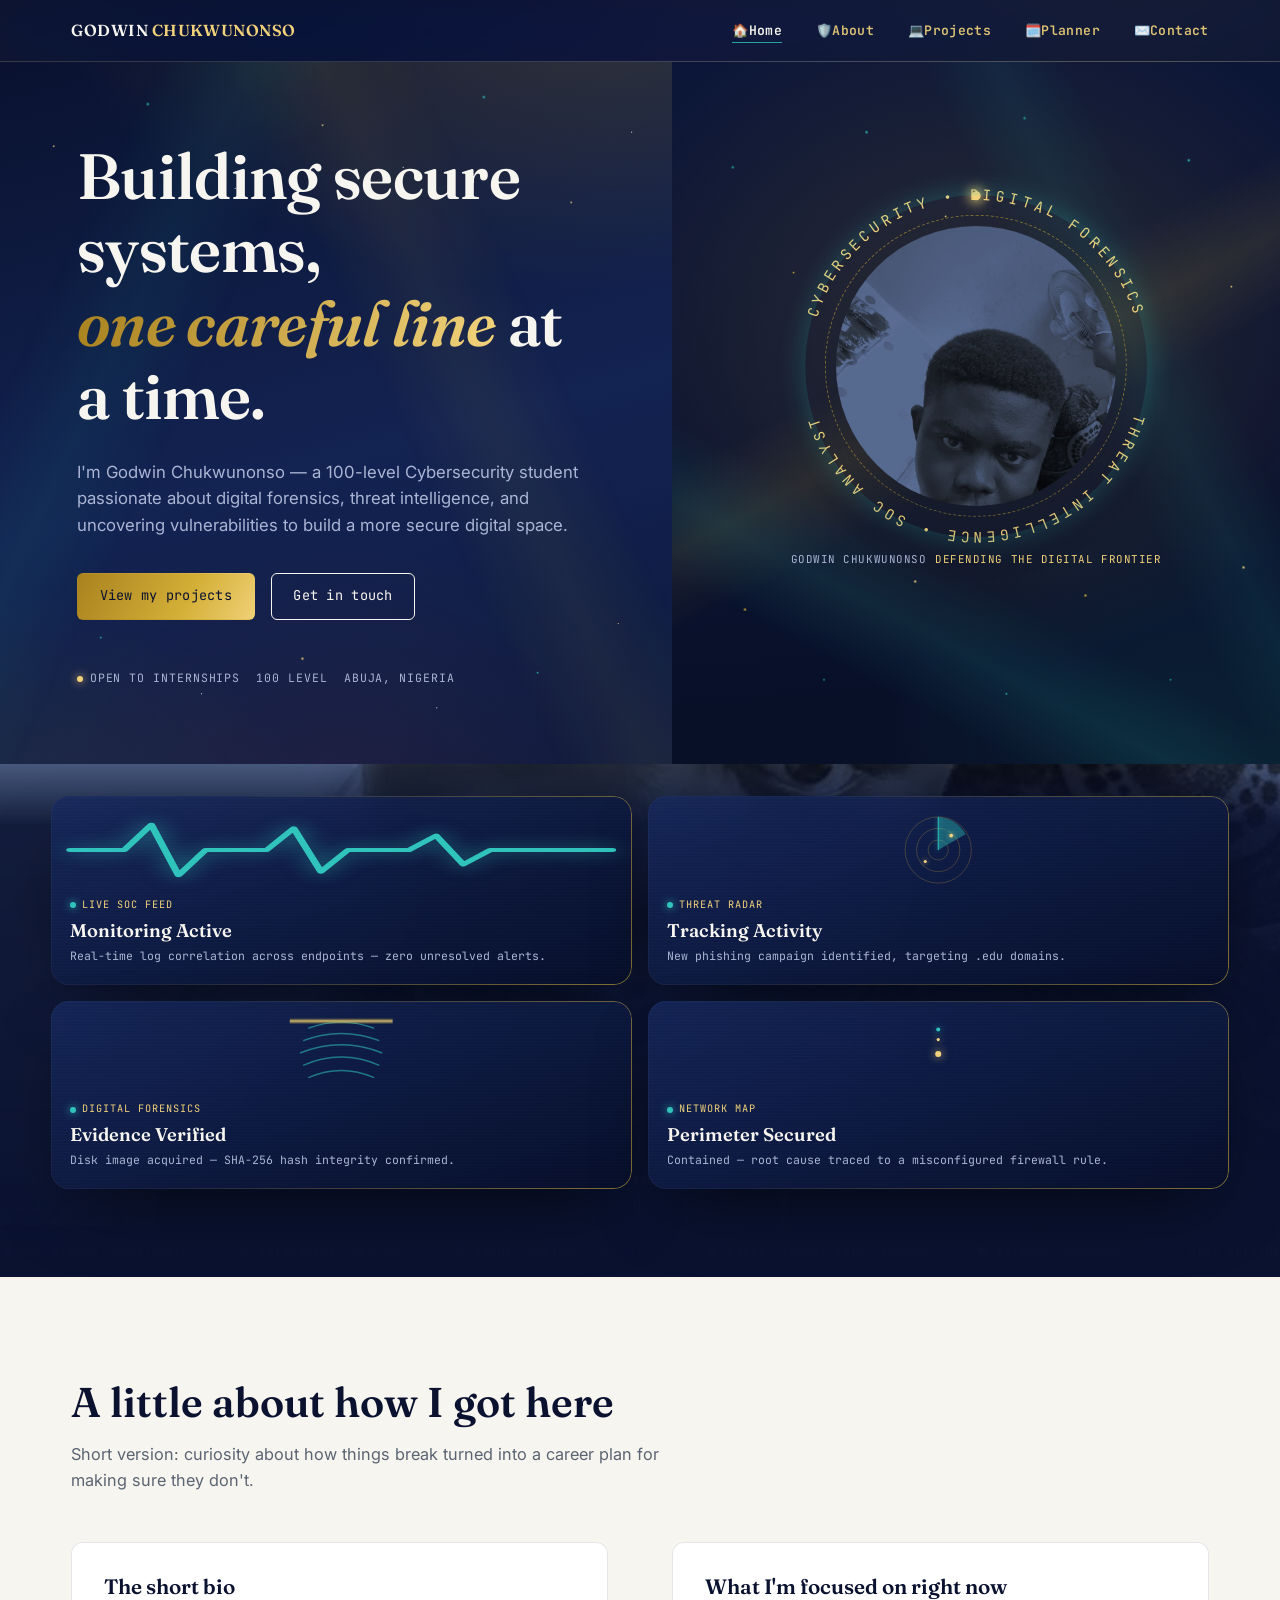
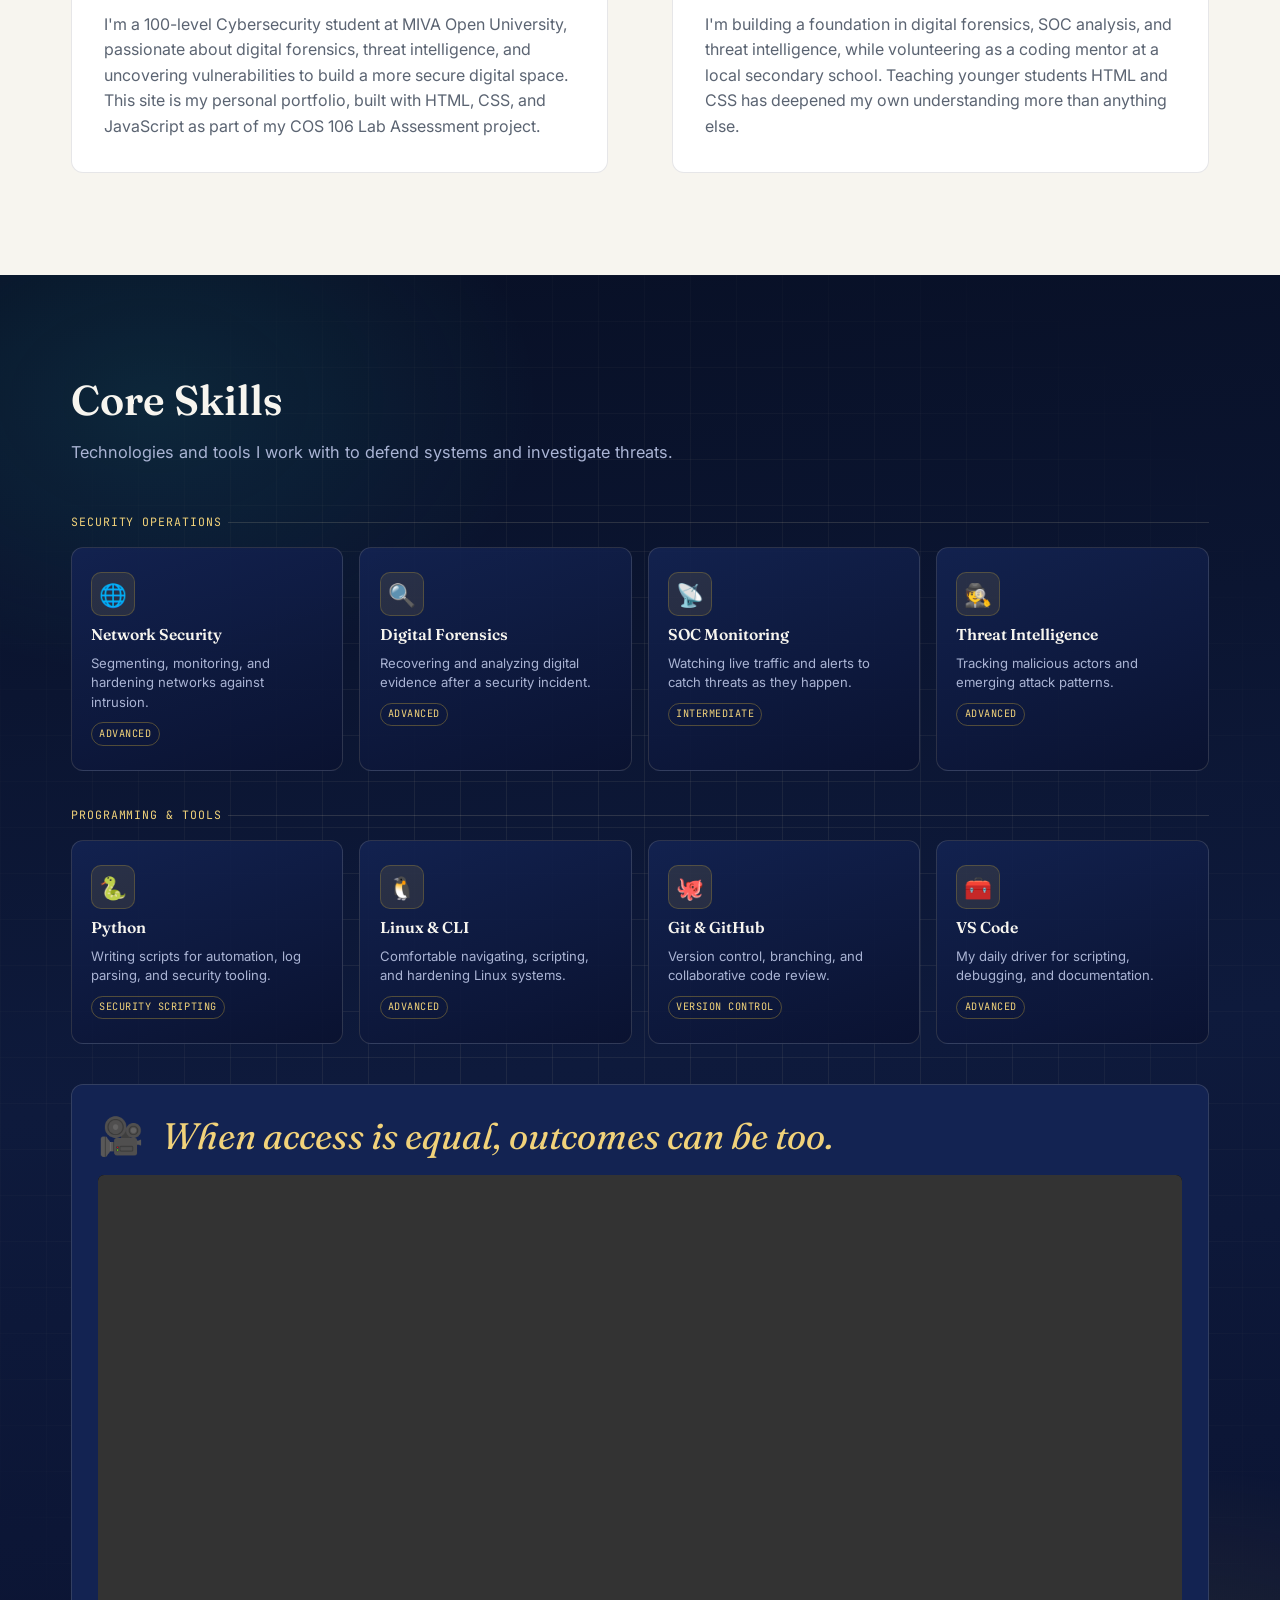
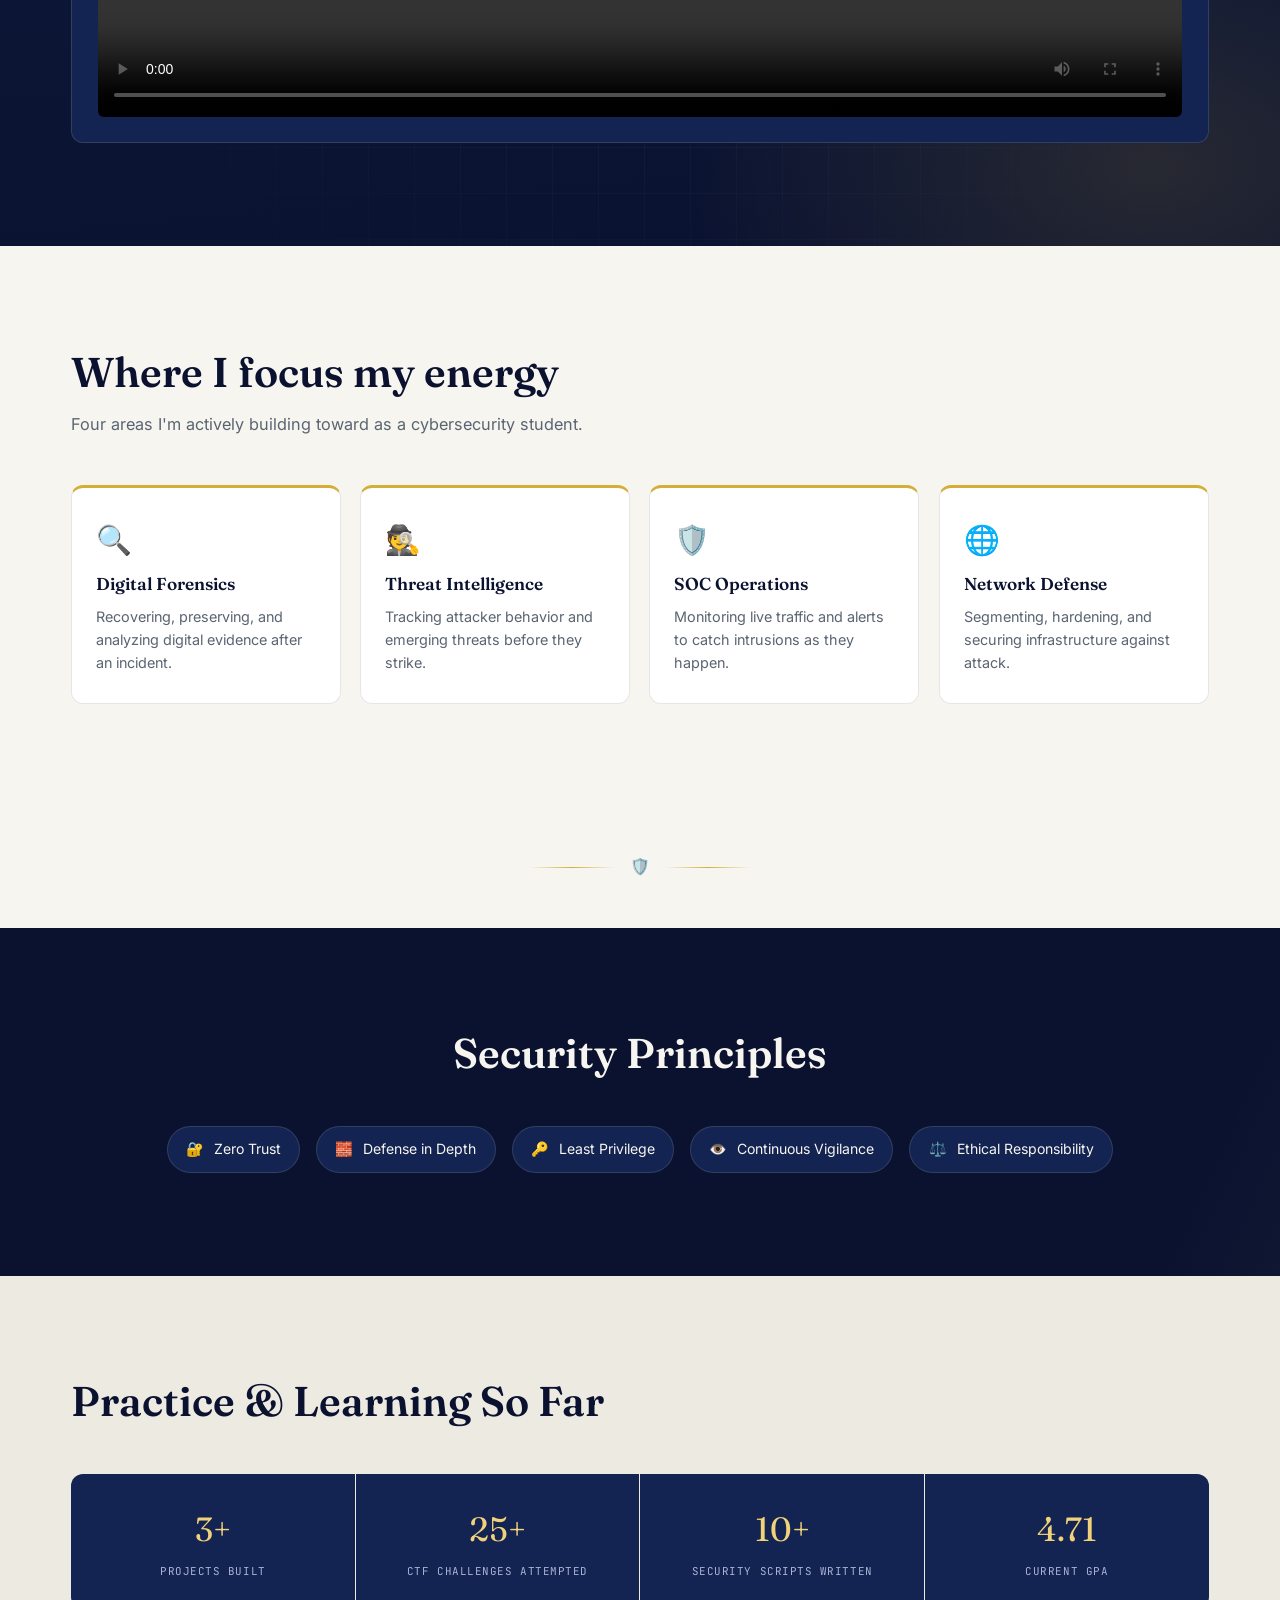
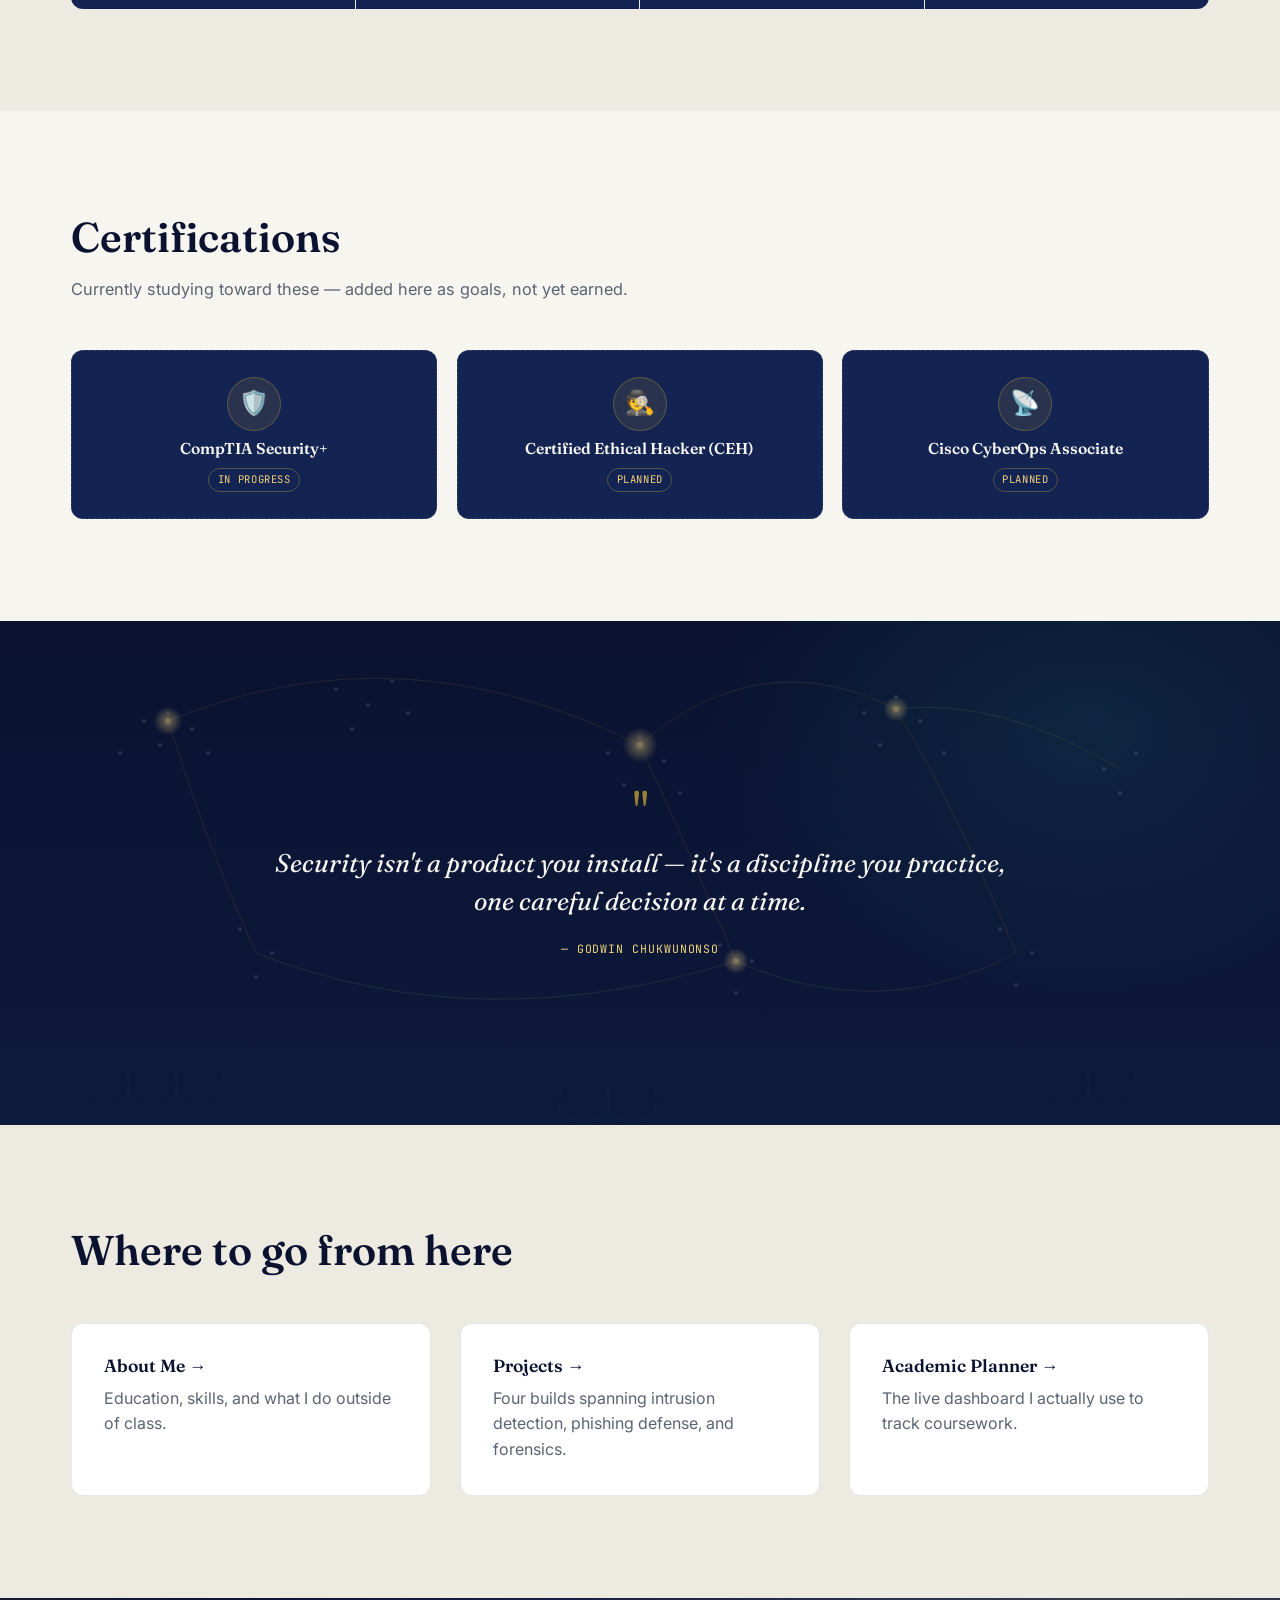
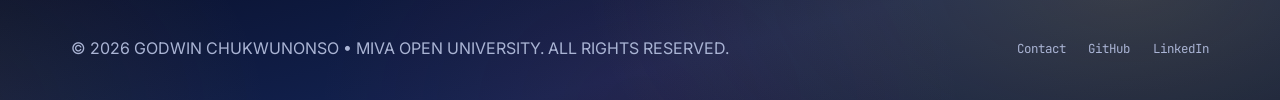
==== index.html @ 86e5de65 "Update index.html" ====
<!DOCTYPE html>
<html lang="en">
<head>
  <meta charset="UTF-8">
  <meta name="viewport" content="width=device-width, initial-scale=1.0">
  <title>Godwin Chukwunonso — Cybersecurity Student</title>
  <meta name="description" content="Portfolio and academic hub for Godwin Chukwunonso, Cybersecurity student at MIVA Open University.">
  <link rel="preconnect" href="https://fonts.googleapis.com">
  <link rel="stylesheet" href="css/style.css">
</head>
<body>

  <header class="site-nav">
    <div class="wrap nav-inner">
      <a href="index.html" class="nav-mark">GODWIN <span>CHUKWUNONSO</span></a>
      <nav aria-label="Primary">
        <ul class="nav-links">
          <li class="nav-drawer-header">
            <div class="nav-drawer-crest">
              <img src="images/prestige-logo.jpg" alt="Prestige mark">
            </div>
            <div class="nav-drawer-heading">
              <span class="nav-drawer-name">GODWIN CHUKWUNONSO</span>
              <span class="nav-drawer-tag">Cybersecurity Student</span>
            </div>
          </li>
          <li><a href="index.html"><span class="nav-icon">🏠</span><span class="nav-label">Home</span></a></li>
          <li><a href="about.html"><span class="nav-icon">🛡️</span><span class="nav-label">About</span></a></li>
          <li><a href="projects.html"><span class="nav-icon">💻</span><span class="nav-label">Projects</span></a></li>
          <li><a href="planner.html"><span class="nav-icon">🗓️</span><span class="nav-label">Planner</span></a></li>
          <li><a href="contact.html"><span class="nav-icon">✉️</span><span class="nav-label">Contact</span></a></li>
          <li class="nav-contact-card">
            <span class="nav-contact-icon">🛡️</span>
            <strong>Let's talk security</strong>
            <p>Open to internship opportunities, SOC/forensics collaboration, or a quick chat about a project. Reach out directly, anytime.</p>
            <a class="nav-contact-pill" href="https://wa.me/2348156060812" target="_blank" rel="noopener">
              <svg viewBox="0 0 24 24" width="16" height="16" fill="currentColor" aria-hidden="true"><path d="M17.6 6.32A8.86 8.86 0 0 0 12.02 4a8.94 8.94 0 0 0-7.75 13.4L3 21l3.72-1.24A8.94 8.94 0 0 0 12.02 21h.02a8.94 8.94 0 0 0 8.94-8.94 8.86 8.86 0 0 0-3.38-5.74zm-5.58 13.4h-.02a7.42 7.42 0 0 1-3.78-1.04l-.27-.16-2.24.74.75-2.18-.18-.28a7.44 7.44 0 1 1 13.84-3.86 7.44 7.44 0 0 1-8.1 6.78zm4.08-5.57c-.22-.11-1.31-.65-1.51-.72s-.35-.11-.5.11-.58.72-.71.87-.26.17-.48.06a6.1 6.1 0 0 1-1.8-1.11 6.75 6.75 0 0 1-1.24-1.55c-.13-.22 0-.34.1-.45s.22-.26.33-.39a1.5 1.5 0 0 0 .22-.37.4.4 0 0 0 0-.39c-.06-.11-.5-1.21-.69-1.66s-.37-.38-.5-.39-.28 0-.43 0a.83.83 0 0 0-.6.28 2.53 2.53 0 0 0-.79 1.88 4.4 4.4 0 0 0 .92 2.33 10.06 10.06 0 0 0 3.86 3.41c1.44.62 2 .67 2.44.62s1.31-.53 1.5-1.05.19-.96.13-1.05-.2-.15-.42-.26z"/></svg>
              +234 815 606 0812
            </a>
          </li>
        </ul>
      </nav>
      <button class="nav-toggle" aria-expanded="false" aria-label="Toggle navigation menu">
        <span></span>
      </button>
    </div>
  </header>

  <main>
    <!-- HERO: split-screen -->
    <section class="hero" style="background-image: url('images/Homepagebackground.jpg'); background-size: cover; background-position: center;">
      <div class="hero-copy">
        <span class="eyebrow" data-hero-item="1">100 Level · B.Sc. Cybersecurity · MIVA Open University</span>
        <h1 data-hero-item="2">Building secure systems,<br><em>one careful line</em> at a time.</h1>
        <p class="hero-lede" data-hero-item="3">I'm Godwin Chukwunonso — a 100-level Cybersecurity student passionate about digital forensics, threat intelligence, and uncovering vulnerabilities to build a more secure digital space.</p>
        <div class="hero-actions" data-hero-item="4">
          <a href="projects.html" class="btn btn-primary">View my projects</a>
          <a href="contact.html" class="btn btn-outline">Get in touch</a>
        </div>
        <div class="status-bar" data-hero-item="5" style="margin-top: 1.5rem;">
          <span><span class="dot"></span>OPEN TO INTERNSHIPS</span>
          <span>100 LEVEL</span>
          <span>ABUJA, NIGERIA</span>
        </div>
      </div>
      <div class="hero-visual">
        <div class="hero-visual-inner">
          <div class="hero-photo-ring">
            <svg class="ring-text-svg" viewBox="0 0 240 240" xmlns:xlink="http://www.w3.org/1999/xlink" aria-hidden="true">
              <defs>
                <path id="ringTextTop" d="M12,120 A108,108 0 0 1 228,120" />
                <path id="ringTextBottom" d="M228,120 A108,108 0 0 1 12,120" />
              </defs>
              <g>
                <text class="ring-text">
                  <textPath href="#ringTextTop" xlink:href="#ringTextTop" startOffset="50%" text-anchor="middle">CYBERSECURITY • DIGITAL FORENSICS</textPath>
                </text>
                <text class="ring-text">
                  <textPath href="#ringTextBottom" xlink:href="#ringTextBottom" startOffset="50%" text-anchor="middle">THREAT INTELLIGENCE • SOC ANALYST</textPath>
                </text>
              </g>
            </svg>
            <div class="orbit-ring-inner"></div>
            <div class="orbit-dot"></div>
            <div class="avatar-frame" data-hero-item="visual" data-tilt>
              <img src="images/Homepagebackground.jpg" alt="Godwin Chukwunonso — Cybersecurity student portrait">
            </div>
          </div>
          <div class="avatar-caption">
            <span>GODWIN CHUKWUNONSO</span>
            <span class="glow">DEFENDING THE DIGITAL FRONTIER</span>
          </div>
        </div>
      </div>

      <!-- HUD PANEL GROUP: on mobile these stack as a normal 2-col grid below the
           photo/text; on roomy desktop screens (see CSS media query) they switch
           to floating corner overlays instead. Same 4 panels either way. -->
      <div class="hero-hud-group">

        <div class="hero-hud hero-hud--top-left">
          <div class="hero-hud-visual">
            <svg class="hero-hud-svg" viewBox="0 0 160 40" preserveAspectRatio="none" aria-hidden="true">
              <polyline points="0,20 16,20 24,6 32,34 40,20 58,20 66,8 74,32 82,20 100,20 108,12 116,28 124,20 160,20" class="hw-wave-line"/>
            </svg>
          </div>
          <div class="hero-hud-label"><span class="hero-hud-dot"></span>Live SOC Feed</div>
          <h4 class="hero-hud-title">Monitoring Active</h4>
          <p class="hero-hud-text">Real-time log correlation across endpoints — zero unresolved alerts.</p>
        </div>

        <div class="hero-hud hero-hud--bottom-left">
          <div class="hero-hud-visual">
            <svg class="hero-hud-svg" viewBox="0 0 100 100" aria-hidden="true">
              <circle cx="50" cy="50" r="46" class="hw-radar-ring"/>
              <circle cx="50" cy="50" r="30" class="hw-radar-ring"/>
              <circle cx="50" cy="50" r="14" class="hw-radar-ring"/>
              <g class="hw-radar-sweep">
                <path d="M50,50 L50,4 A46,46 0 0,1 88,28 Z" class="hw-radar-sweep-fill"/>
                <line x1="50" y1="50" x2="50" y2="4" class="hw-radar-sweep-edge"/>
              </g>
              <circle cx="68" cy="30" r="2.6" class="hw-radar-blip"/>
              <circle cx="32" cy="66" r="2.2" class="hw-radar-blip hw-radar-blip--b"/>
            </svg>
          </div>
          <div class="hero-hud-label"><span class="hero-hud-dot"></span>Threat Radar</div>
          <h4 class="hero-hud-title">Tracking Activity</h4>
          <p class="hero-hud-text">New phishing campaign identified, targeting .edu domains.</p>
        </div>

        <div class="hero-hud hero-hud--top-right hero-hud--light">
          <div class="hero-hud-visual">
            <svg class="hero-hud-svg" viewBox="0 0 100 70" aria-hidden="true">
              <defs>
                <linearGradient id="hwScanGradient" x1="0" y1="0" x2="0" y2="1">
                  <stop offset="0%" stop-color="#D4AF37" stop-opacity="0"/>
                  <stop offset="50%" stop-color="#F1D27A" stop-opacity="0.85"/>
                  <stop offset="100%" stop-color="#D4AF37" stop-opacity="0"/>
                </linearGradient>
              </defs>
              <path d="M18,10 Q50,-2 82,10" class="hw-scan-arc"/>
              <path d="M13,22 Q50,8 87,22" class="hw-scan-arc"/>
              <path d="M10,34 Q50,18 90,34" class="hw-scan-arc"/>
              <path d="M13,46 Q50,30 87,46" class="hw-scan-arc"/>
              <path d="M18,58 Q50,44 82,58" class="hw-scan-arc"/>
              <rect x="0" y="0" width="100" height="6" class="hw-scan-beam"/>
            </svg>
          </div>
          <div class="hero-hud-label"><span class="hero-hud-dot"></span>Digital Forensics</div>
          <h4 class="hero-hud-title">Evidence Verified</h4>
          <p class="hero-hud-text">Disk image acquired — SHA-256 hash integrity confirmed.</p>
        </div>

        <div class="hero-hud hero-hud--bottom-right hero-hud--light">
          <div class="hero-hud-visual">
            <svg class="hero-hud-svg" viewBox="0 0 100 100" aria-hidden="true">
              <circle cx="50" cy="50" r="34" class="hw-orbit-path"/>
              <circle cx="50" cy="50" r="20" class="hw-orbit-path"/>
              <circle cx="50" cy="50" r="4.2" class="hw-orbit-core"/>
              <g class="hw-orbit-rotate">
                <circle cx="50" cy="16" r="2.8" class="hw-orbit-node"/>
              </g>
              <g class="hw-orbit-rotate hw-orbit-rotate--reverse">
                <circle cx="50" cy="30" r="2.2" class="hw-orbit-node hw-orbit-node--gold"/>
              </g>
            </svg>
          </div>
          <div class="hero-hud-label"><span class="hero-hud-dot"></span>Network Map</div>
          <h4 class="hero-hud-title">Perimeter Secured</h4>
          <p class="hero-hud-text">Contained — root cause traced to a misconfigured firewall rule.</p>
        </div>

      </div>

      <div class="scroll-cue"><span>SCROLL</span><span class="line"></span></div>
      <div class="hero-ticker">
        <div class="hero-ticker-track">
          <span>🛰️ <span class="glow">SOC STATUS:</span> MONITORING</span>
          <span>🔒 <span class="glow">ENCRYPTION:</span> AES-256</span>
          <span>🧬 <span class="glow">FOCUS:</span> DIGITAL FORENSICS</span>
          <span>🕵️ <span class="glow">FOCUS:</span> THREAT INTELLIGENCE</span>
          <span>📡 <span class="glow">NETWORK:</span> SECURED</span>
          <span>🎓 <span class="glow">MIVA OPEN UNIVERSITY</span> · 100 LEVEL</span>
          <!-- duplicate for seamless loop -->
          <span>🛰️ <span class="glow">SOC STATUS:</span> MONITORING</span>
          <span>🔒 <span class="glow">ENCRYPTION:</span> AES-256</span>
          <span>🧬 <span class="glow">FOCUS:</span> DIGITAL FORENSICS</span>
          <span>🕵️ <span class="glow">FOCUS:</span> THREAT INTELLIGENCE</span>
          <span>📡 <span class="glow">NETWORK:</span> SECURED</span>
          <span>🎓 <span class="glow">MIVA OPEN UNIVERSITY</span> · 100 LEVEL</span>
        </div>
      </div>
    </section>

    <!-- WELCOME / BIO -->
    <section class="section" data-reveal-group>
      <div class="wrap">
        <div class="section-head" data-reveal>
          <span class="eyebrow">Welcome</span>
          <h2>A little about how I got here</h2>
          <p>Short version: curiosity about how things break turned into a career plan for making sure they don't.</p>
        </div>

        <div class="grid-2">
          <div class="bio-card" data-reveal>
            <h3 style="font-size:1.3rem; margin-bottom: 0.8rem;">The short bio</h3>
            <p style="color: var(--slate);">I'm a 100-level Cybersecurity student at MIVA Open University, passionate about digital forensics, threat intelligence, and uncovering vulnerabilities to build a more secure digital space. This site is my personal portfolio, built with HTML, CSS, and JavaScript as part of my COS 106 Lab Assessment project.</p>
          </div>
          <div class="bio-card" data-reveal>
            <h3 style="font-size:1.3rem; margin-bottom: 0.8rem;">What I'm focused on right now</h3>
            <p style="color: var(--slate);">I'm building a foundation in digital forensics, SOC analysis, and threat intelligence, while volunteering as a coding mentor at a local secondary school. Teaching younger students HTML and CSS has deepened my own understanding more than anything else.</p>
          </div>
        </div>
      </div>
    </section>

    <!-- CORE SKILLS -->
    <section class="section section--skills" data-reveal-group>
      <div class="wrap">
        <div class="section-head" data-reveal>
          <span class="eyebrow">What I Know</span>
          <h2>Core Skills</h2>
          <p>Technologies and tools I work with to defend systems and investigate threats.</p>
        </div>

        <div class="skill-category" data-reveal>
          <div class="skill-category-label">Security Operations</div>
          <div class="skill-tile-grid">
            <div class="skill-tile">
              <div class="skill-tile-top"><span class="skill-tile-icon">🌐</span></div>
              <h4>Network Security</h4>
              <p>Segmenting, monitoring, and hardening networks against intrusion.</p>
              <span class="skill-level">Advanced</span>
            </div>
            <div class="skill-tile">
              <div class="skill-tile-top"><span class="skill-tile-icon">🔍</span></div>
              <h4>Digital Forensics</h4>
              <p>Recovering and analyzing digital evidence after a security incident.</p>
              <span class="skill-level">Advanced</span>
            </div>
            <div class="skill-tile">
              <div class="skill-tile-top"><span class="skill-tile-icon">📡</span></div>
              <h4>SOC Monitoring</h4>
              <p>Watching live traffic and alerts to catch threats as they happen.</p>
              <span class="skill-level">Intermediate</span>
            </div>
            <div class="skill-tile">
              <div class="skill-tile-top"><span class="skill-tile-icon">🕵️</span></div>
              <h4>Threat Intelligence</h4>
              <p>Tracking malicious actors and emerging attack patterns.</p>
              <span class="skill-level">Advanced</span>
            </div>
          </div>
        </div>

        <div class="skill-category" data-reveal>
          <div class="skill-category-label">Programming &amp; Tools</div>
          <div class="skill-tile-grid">
            <div class="skill-tile">
              <div class="skill-tile-top"><span class="skill-tile-icon">🐍</span></div>
              <h4>Python</h4>
              <p>Writing scripts for automation, log parsing, and security tooling.</p>
              <span class="skill-level">Security Scripting</span>
            </div>
            <div class="skill-tile">
              <div class="skill-tile-top"><span class="skill-tile-icon">🐧</span></div>
              <h4>Linux &amp; CLI</h4>
              <p>Comfortable navigating, scripting, and hardening Linux systems.</p>
              <span class="skill-level">Advanced</span>
            </div>
            <div class="skill-tile">
              <div class="skill-tile-top"><span class="skill-tile-icon">🐙</span></div>
              <h4>Git &amp; GitHub</h4>
              <p>Version control, branching, and collaborative code review.</p>
              <span class="skill-level">Version Control</span>
            </div>
            <div class="skill-tile">
              <div class="skill-tile-top"><span class="skill-tile-icon">🧰</span></div>
              <h4>VS Code</h4>
              <p>My daily driver for scripting, debugging, and documentation.</p>
              <span class="skill-level">Advanced</span>
            </div>
          </div>
        </div>

        <div class="audio-block" data-reveal style="margin-top: 2.5rem;">
          <div class="audio-block-label">🎥 <em>When access is equal, outcomes can be too.</em></div>
          <div class="video-embed">
            <video controls preload="metadata" src="media/When%20access%20is%20equal%2C%20outcomes%20can%20be%20too..mp4">
              Your browser doesn't support embedded video. <a href="media/When%20access%20is%20equal%2C%20outcomes%20can%20be%20too..mp4">Download the video introduction</a> instead.
            </video>
          </div>
        </div>
      </div>
    </section>

    <!-- CORE EXPERTISE -->
    <section class="section" data-reveal-group>
      <div class="wrap">
        <div class="section-head" data-reveal>
          <span class="eyebrow">Core Expertise</span>
          <h2>Where I focus my energy</h2>
          <p>Four areas I'm actively building toward as a cybersecurity student.</p>
        </div>
        <div class="pillar-grid" data-reveal>
          <div class="pillar-card" data-tilt>
            <span class="pillar-icon">🔍</span>
            <h3>Digital Forensics</h3>
            <p>Recovering, preserving, and analyzing digital evidence after an incident.</p>
          </div>
          <div class="pillar-card" data-tilt>
            <span class="pillar-icon">🕵️</span>
            <h3>Threat Intelligence</h3>
            <p>Tracking attacker behavior and emerging threats before they strike.</p>
          </div>
          <div class="pillar-card" data-tilt>
            <span class="pillar-icon">🛡️</span>
            <h3>SOC Operations</h3>
            <p>Monitoring live traffic and alerts to catch intrusions as they happen.</p>
          </div>
          <div class="pillar-card" data-tilt>
            <span class="pillar-icon">🌐</span>
            <h3>Network Defense</h3>
            <p>Segmenting, hardening, and securing infrastructure against attack.</p>
          </div>
        </div>
      </div>
    </section>

    <div class="wrap"><div class="divider"><span class="line"></span><span class="glyph">🛡️</span><span class="line"></span></div></div>

    <!-- SECURITY PRINCIPLES -->
    <section class="section section--ink" data-reveal-group>
      <div class="wrap">
        <div class="section-head" data-reveal style="text-align:center; align-items:center; margin-inline:auto;">
          <span class="eyebrow">What Guides Me</span>
          <h2>Security Principles</h2>
        </div>
        <div class="principle-row" data-reveal>
          <div class="principle-chip"><span class="principle-icon">🔐</span>Zero Trust</div>
          <div class="principle-chip"><span class="principle-icon">🧱</span>Defense in Depth</div>
          <div class="principle-chip"><span class="principle-icon">🔑</span>Least Privilege</div>
          <div class="principle-chip"><span class="principle-icon">👁️</span>Continuous Vigilance</div>
          <div class="principle-chip"><span class="principle-icon">⚖️</span>Ethical Responsibility</div>
        </div>
      </div>
    </section>

    <!-- SECURITY METRICS -->
    <section class="section section--dim" data-reveal-group>
      <div class="wrap">
        <div class="section-head" data-reveal>
          <span class="eyebrow">By The Numbers</span>
          <h2>Practice &amp; Learning So Far</h2>
        </div>
        <div class="stat-strip" data-reveal>
          <div class="stat-strip-cell"><div class="num">3+</div><div class="label">Projects Built</div></div>
          <div class="stat-strip-cell"><div class="num">25+</div><div class="label">CTF Challenges Attempted</div></div>
          <div class="stat-strip-cell"><div class="num">10+</div><div class="label">Security Scripts Written</div></div>
          <div class="stat-strip-cell"><div class="num">4.71</div><div class="label">Current GPA</div></div>
        </div>
      </div>
    </section>

    <!-- CERTIFICATIONS (placeholder / in progress) -->
    <section class="section" data-reveal-group>
      <div class="wrap">
        <div class="section-head" data-reveal>
          <span class="eyebrow">Credentials</span>
          <h2>Certifications</h2>
          <p>Currently studying toward these — added here as goals, not yet earned.</p>
        </div>
        <div class="cert-grid" data-reveal>
          <div class="cert-badge">
            <span class="cert-icon">🛡️</span>
            <h4>CompTIA Security+</h4>
            <span class="cert-status">In Progress</span>
          </div>
          <div class="cert-badge">
            <span class="cert-icon">🕵️</span>
            <h4>Certified Ethical Hacker (CEH)</h4>
            <span class="cert-status">Planned</span>
          </div>
          <div class="cert-badge">
            <span class="cert-icon">📡</span>
            <h4>Cisco CyberOps Associate</h4>
            <span class="cert-status">Planned</span>
          </div>
        </div>
      </div>
    </section>

    <!-- GLOBAL THREAT LANDSCAPE (decorative network section) -->
    <section class="section section--network" data-reveal-group>
      <div class="wrap">
        <div class="quote-banner" data-reveal>
          <span class="quote-mark">"</span>
          <p>Security isn't a product you install — it's a discipline you practice, one careful decision at a time.</p>
          <cite>— Godwin Chukwunonso</cite>
        </div>
      </div>
    </section>

    <!-- QUICK LINKS -->
    <section class="section section--dim" data-reveal-group>
      <div class="wrap">
        <div class="section-head" data-reveal>
          <span class="eyebrow">Explore</span>
          <h2>Where to go from here</h2>
        </div>
        <div class="grid-3">
          <a class="bio-card" href="about.html" data-reveal>
            <h3 style="font-size:1.1rem;">About Me →</h3>
            <p style="color: var(--slate); margin-top:0.6rem;">Education, skills, and what I do outside of class.</p>
          </a>
          <a class="bio-card" href="projects.html" data-reveal>
            <h3 style="font-size:1.1rem;">Projects →</h3>
            <p style="color: var(--slate); margin-top:0.6rem;">Four builds spanning intrusion detection, phishing defense, and forensics.</p>
          </a>
          <a class="bio-card" href="planner.html" data-reveal>
            <h3 style="font-size:1.1rem;">Academic Planner →</h3>
            <p style="color: var(--slate); margin-top:0.6rem;">The live dashboard I actually use to track coursework.</p>
          </a>
        </div>
      </div>
    </section>
  </main>

  <footer class="site-footer">
    <div class="wrap footer-inner">
      <span>© <span data-year></span> GODWIN CHUKWUNONSO • MIVA OPEN UNIVERSITY. ALL RIGHTS RESERVED.</span>
      <div class="footer-links">
        <a href="contact.html">Contact</a>
        <a href="https://github.com/FRANCISCO-TMM" target="_blank" rel="noopener">GitHub</a>
        <a href="https://www.linkedin.com/in/chukwunonso-godwin-7482163b1" target="_blank" rel="noopener">LinkedIn</a>
      </div>
    </div>
  </footer>

  <script src="js/main.js"></script>
</body>
</html>
---- css/style.css ----
/* ============================================================
   GODWIN CHUKWUNONSO — STUDENT PORTFOLIO & ACADEMIC PLANNER
   Design system: royal blue / shimmering gold / ivory paper
   ============================================================ */

@import url('https://fonts.googleapis.com/css2?family=Fraunces:opsz,wght@9..144,400;9..144,500;9..144,600;9..144,700&family=Inter:wght@400;500;600;700&family=JetBrains+Mono:wght@400;500;600&display=swap');

:root {
  color-scheme: light;
  /* Color tokens */
  --ink: #0A1230;
  --ink-soft: #132352;
  --ink-line: rgba(247, 232, 189, 0.14);
  --paper: #F7F5EF;
  --paper-dim: #EDEAE1;
  --paper-line: rgba(11, 18, 32, 0.10);
  --teal: #22A6A0;
  --teal-bright: #2FC3BC;
  --gold: #D4AF37;
  --gold-bright: #F1D27A;
  --gold-deep: #A9821F;
  --brass: #D4AF37;
  --coral: #E2725B;
  --slate: #5B6472;
  --mist: #AAB4D4;
  --white: #FFFFFF;

  /* Type */
  --font-display: 'Fraunces', serif;
  --font-body: 'Inter', sans-serif;
  --font-mono: 'JetBrains Mono', monospace;

  /* Rhythm */
  --gutter: clamp(1.5rem, 4vw, 4rem);
  --radius-sm: 6px;
  --radius-md: 12px;
  --radius-lg: 20px;
  --ease: cubic-bezier(0.16, 1, 0.3, 1);
  --ease-spring: cubic-bezier(0.34, 1.56, 0.64, 1);
  --ease-smooth: cubic-bezier(0.22, 1, 0.36, 1);
  --ease-in-out: cubic-bezier(0.65, 0, 0.35, 1);
}

/* ---------- Royal blue + shining gold surface ---------- */
.ink-surface,
.section--ink,
.site-nav,
.site-footer,
.dashboard,
.dashboard-chrome,
.stat-tile {
  background:
    radial-gradient(ellipse 900px 520px at 88% -12%, rgba(212, 175, 55, 0.20), transparent 60%),
    radial-gradient(ellipse 640px 460px at -8% 112%, rgba(212, 175, 55, 0.10), transparent 58%),
    radial-gradient(ellipse 520px 420px at 50% 105%, rgba(200, 70, 60, 0.09), transparent 62%),
    linear-gradient(165deg, #0A1230 0%, #132352 55%, #0D1A3E 100%);
  position: relative;
}
.ink-surface::before,
.section--ink::before {
  content: '';
  position: absolute;
  inset: 0;
  background: linear-gradient(115deg, transparent 35%, rgba(241, 210, 122, 0.09) 48%, transparent 62%);
  background-size: 260% 260%;
  animation: goldSheen 9s ease-in-out infinite;
  pointer-events: none;
}
@keyframes goldSheen {
  0%   { background-position: 0% 50%; opacity: 0.6; }
  50%  { background-position: 100% 50%; opacity: 1; }
  100% { background-position: 0% 50%; opacity: 0.6; }
}
@media (prefers-reduced-motion: reduce) {
  .ink-surface::before, .section--ink::before { animation: none; }
}

/* ---------- Reset ---------- */
*, *::before, *::after { box-sizing: border-box; }
html { scroll-behavior: smooth; }
html, body { overflow-x: hidden; width: 100%; }
body {
  margin: 0;
  font-family: var(--font-body);
  color: var(--ink);
  background: var(--paper);
  -webkit-font-smoothing: antialiased;
  line-height: 1.6;
}
img { max-width: 100%; display: block; }
a { color: inherit; text-decoration: none; }
ul { list-style: none; margin: 0; padding: 0; }
button { font-family: inherit; cursor: pointer; }
input, textarea, select { font-family: inherit; }
h1, h2, h3, h4 { font-family: var(--font-display); margin: 0; line-height: 1.15; font-weight: 600; }
p { margin: 0; }

@media (prefers-reduced-motion: reduce) {
  *, *::before, *::after {
    animation-duration: 0.001ms !important;
    animation-iteration-count: 1 !important;
    transition-duration: 0.001ms !important;
    scroll-behavior: auto !important;
  }
}

:focus-visible {
  outline: 2px solid var(--teal);
  outline-offset: 3px;
  border-radius: 4px;
}

.wrap {
  max-width: 1240px;
  margin-inline: auto;
  padding-inline: var(--gutter);
}

.eyebrow {
  display: none;
}

.section {
  padding-block: clamp(3.5rem, 8vw, 7rem);
}
.section--ink { background: var(--ink); color: var(--paper); }
.section--dim { background: var(--paper-dim); }

.btn {
  display: inline-flex;
  align-items: center;
  gap: 0.6em;
  font-family: var(--font-mono);
  font-size: 0.85rem;
  letter-spacing: 0.02em;
  padding: 0.85em 1.6em;
  border-radius: var(--radius-sm);
  border: 1px solid transparent;
  transition: transform 0.35s var(--ease), background 0.3s var(--ease), border-color 0.3s var(--ease), color 0.3s var(--ease);
}
.btn:hover { transform: translateY(-2px); }
.btn-primary {
  background: linear-gradient(120deg, var(--gold-deep) 0%, var(--gold) 30%, var(--gold-bright) 50%, var(--gold) 70%, var(--gold-deep) 100%);
  background-size: 220% 100%;
  color: var(--ink);
  animation: btnShine 5s linear infinite;
}
.btn-primary:hover { background-position: 100% 0; filter: brightness(1.05); }
@media (prefers-reduced-motion: reduce) { .btn-primary { animation: none; } }
@keyframes btnShine {
  0% { background-position: 0% 50%; }
  100% { background-position: 200% 50%; }
}
.btn-outline { border-color: currentColor; }
.btn-outline:hover { background: var(--ink); color: var(--paper); }
.section--ink .btn-outline:hover { background: var(--paper); color: var(--ink); }

/* ---------- Nav (frosted glass) ---------- */
.site-nav {
  position: sticky;
  top: 0;
  z-index: 100;
  border-bottom: 1px solid var(--ink-line);
}
.site-nav::before {
  content: '';
  position: absolute;
  inset: 0;
  z-index: -1;
  backdrop-filter: blur(14px) saturate(160%);
  -webkit-backdrop-filter: blur(14px) saturate(160%);
  background: rgba(10, 18, 48, 0.74);
  transition: background 0.4s var(--ease);
}
.nav-inner {
  display: flex;
  align-items: center;
  justify-content: space-between;
  padding-block: 1.1rem;
  color: var(--paper);
}
.nav-mark {
  font-family: var(--font-display);
  font-size: 1rem;
  font-weight: 600;
  letter-spacing: 0.03em;
  white-space: nowrap;
  overflow: hidden;
  text-overflow: ellipsis;
  max-width: 62vw;
  flex-shrink: 1;
}
.nav-inner { flex-wrap: nowrap; }
.nav-mark span { color: var(--gold-bright); }
.nav-links {
  display: flex;
  gap: 2.1rem;
  font-family: var(--font-mono);
  font-size: 0.82rem;
  letter-spacing: 0.03em;
}
.nav-links a {
  position: relative;
  padding-bottom: 4px;
  color: var(--gold-bright);
  font-weight: 600;
  opacity: 0.92;
  transition: opacity 0.4s var(--ease-smooth), color 0.4s var(--ease-smooth);
}
.nav-links a::after {
  content: '';
  position: absolute;
  left: 0; bottom: 0;
  width: 100%;
  height: 1px;
  background: var(--teal);
  transform: scaleX(0);
  transform-origin: left;
  transition: transform 0.45s var(--ease-smooth);
}
.nav-links a:hover, .nav-links a[aria-current="page"] { opacity: 1; color: var(--paper); }
.nav-links a:hover::after, .nav-links a[aria-current="page"]::after { transform: scaleX(1); }

.nav-toggle {
  display: none;
  background: none;
  border: none;
  color: var(--paper);
  width: 32px;
  height: 22px;
  position: relative;
}
.nav-toggle span, .nav-toggle span::before, .nav-toggle span::after {
  content: '';
  position: absolute;
  left: 0;
  width: 100%;
  height: 1.5px;
  background: currentColor;
  transition: transform 0.3s var(--ease), opacity 0.3s var(--ease);
}
.nav-toggle span { top: 50%; transform: translateY(-50%); }
.nav-toggle span::before { top: -8px; }
.nav-toggle span::after { top: 8px; }
.nav-toggle[aria-expanded="true"] span { background: transparent; }
.nav-toggle[aria-expanded="true"] span::before { transform: translateY(8px) rotate(45deg); }
.nav-toggle[aria-expanded="true"] span::after { transform: translateY(-8px) rotate(-45deg); }

/* ---------- Status bar (signature motif) ---------- */
.status-bar {
  font-family: var(--font-mono);
  font-size: 0.72rem;
  letter-spacing: 0.08em;
  text-transform: uppercase;
  display: flex;
  flex-wrap: wrap;
  gap: 0.5em 1.4em;
  color: var(--mist);
}
.status-bar .dot {
  display: inline-block;
  width: 6px; height: 6px;
  border-radius: 50%;
  background: var(--gold-bright);
  margin-right: 0.6em;
  box-shadow: 0 0 8px var(--gold-bright);
  animation: dotPulse 2.2s ease-in-out infinite;
}
@keyframes dotPulse {
  0%, 100% { box-shadow: 0 0 6px var(--gold-bright); opacity: 0.85; }
  50% { box-shadow: 0 0 14px var(--gold-bright); opacity: 1; }
}
@media (prefers-reduced-motion: reduce) { .status-bar .dot { animation: none; } }

/* ============================================================
   HERO (SPLIT SCREEN)
   ============================================================ */
.hero {
  display: grid;
  grid-template-columns: 1.05fr 0.95fr;
  min-height: calc(100svh - 66px);
  color: var(--paper);
  position: relative;
}
.hero-copy {
  background:
    radial-gradient(ellipse 900px 520px at 88% -12%, rgba(212, 175, 55, 0.20), transparent 60%),
    radial-gradient(ellipse 640px 460px at -8% 112%, rgba(212, 175, 55, 0.10), transparent 58%),
    radial-gradient(ellipse 520px 420px at 50% 105%, rgba(200, 70, 60, 0.09), transparent 62%),
    linear-gradient(165deg, #0A1230 0%, #132352 55%, #0D1A3E 100%);
  color: var(--paper);
  display: flex;
  flex-direction: column;
  justify-content: center;
  gap: 1.6rem;
  padding: clamp(2rem, 6vw, 5rem);
  position: relative;
  overflow: hidden;
}
.hero-copy::before {
  content: '';
  position: absolute;
  inset: 0;
  background: linear-gradient(115deg, transparent 35%, rgba(241, 210, 122, 0.09) 48%, transparent 62%);
  background-size: 260% 260%;
  animation: goldSheen 9s ease-in-out infinite;
  pointer-events: none;
}
@media (prefers-reduced-motion: reduce) {
  .hero-copy::before { animation: none; }
}
.hero-copy h1 {
  font-size: clamp(2.4rem, 5vw, 4.1rem);
  letter-spacing: -0.01em;
  position: relative;
  z-index: 1;
}
/* ---------- Hero bottom ticker (fills dead space, SOC-monitor motif) ---------- */
.hero-ticker {
  position: absolute;
  left: 0; right: 0; bottom: 0;
  overflow: hidden;
  border-top: 1px solid var(--ink-line);
  background: rgba(8, 16, 42, 0.55);
  backdrop-filter: blur(6px);
  padding-block: 0.8rem;
  white-space: nowrap;
}
.hero-ticker-track {
  display: inline-flex;
  gap: 3rem;
  animation: tickerScroll 26s linear infinite;
  font-family: var(--font-mono);
  font-size: 0.72rem;
  letter-spacing: 0.06em;
  text-transform: uppercase;
  color: var(--mist);
}
.hero-ticker-track span { display: inline-flex; align-items: center; gap: 0.6em; white-space: nowrap; }
.hero-ticker-track .glow { color: var(--gold-bright); }
@keyframes tickerScroll {
  from { transform: translateX(0); }
  to { transform: translateX(-50%); }
}
@media (prefers-reduced-motion: reduce) { .hero-ticker-track { animation: none; } }

.scroll-cue {
  position: absolute;
  left: 50%;
  bottom: 3.2rem;
  transform: translateX(-50%);
  display: flex;
  flex-direction: column;
  align-items: center;
  gap: 0.5rem;
  font-family: var(--font-mono);
  font-size: 0.65rem;
  letter-spacing: 0.12em;
  color: var(--mist);
  z-index: 1;
}
.scroll-cue .line { width: 1px; height: 28px; background: linear-gradient(var(--gold-bright), transparent); animation: scrollCueMove 1.8s ease-in-out infinite; }
@keyframes scrollCueMove { 0%, 100% { opacity: 0.3; } 50% { opacity: 1; } }
@media (prefers-reduced-motion: reduce) { .scroll-cue .line { animation: none; } }
@media (max-width: 860px) { .scroll-cue { display: none; } }

.hero-copy h1 em {
  font-style: italic;
  background: linear-gradient(100deg, var(--gold-deep), var(--gold-bright), var(--gold));
  background-size: 200% auto;
  -webkit-background-clip: text;
  background-clip: text;
  color: transparent;
  animation: btnShine 6s linear infinite;
}
@media (prefers-reduced-motion: reduce) { .hero-copy h1 em { animation: none; } }
.hero-lede {
  max-width: 46ch;
  color: var(--mist);
  font-size: 1.05rem;
  position: relative;
  z-index: 1;
}
.hero-actions { display: flex; gap: 1rem; flex-wrap: wrap; margin-top: 0.5rem; position: relative; z-index: 1; }

.hero-visual {
  position: relative;
  background:
    radial-gradient(ellipse 640px 520px at 50% 38%, rgba(212, 175, 55, 0.16), transparent 65%),
    radial-gradient(ellipse 500px 420px at 85% 95%, rgba(34, 166, 160, 0.10), transparent 60%),
    linear-gradient(175deg, #0C1638 0%, #0A1230 55%, #081026 100%);
  display: flex;
  align-items: center;
  justify-content: center;
}
.hero-visual-inner {
  display: flex;
  flex-direction: column;
  align-items: center;
  justify-content: center;
  padding: 3rem 1.5rem 5rem;
  position: relative;
  z-index: 2;
}
.hero-story {
  position: absolute;
  left: 50%;
  bottom: -3.2rem;
  transform: translateX(-50%);
  width: min(90%, 320px);
  z-index: 3;
  background: rgba(10, 18, 48, 0.9);
  border: 1px solid var(--ink-line);
  backdrop-filter: blur(10px);
  border-radius: var(--radius-md);
  padding: 1.2rem 1.3rem;
  color: var(--paper);
  box-shadow: 0 26px 50px -20px rgba(0,0,0,0.55);
  animation: floatCard 4.5s ease-in-out infinite;
}
.hero-story-label {
  font-family: var(--font-mono);
  font-size: 0.64rem;
  letter-spacing: 0.08em;
  text-transform: uppercase;
  color: var(--gold-bright);
  margin-bottom: 0.5rem;
  display: block;
}
.hero-story p {
  font-family: var(--font-display);
  font-style: italic;
  font-size: 0.85rem;
  line-height: 1.55;
  color: var(--mist);
}
@media (prefers-reduced-motion: reduce) { .hero-story { animation: none; } }
@media (max-width: 860px) {
  .hero-story { bottom: -2.6rem; width: min(92%, 300px); }
}
.hero-photo-ring {
  position: relative;
  width: min(58%, 280px);
  aspect-ratio: 1 / 1;
  flex-shrink: 0;
  min-height: 0;
  min-width: 0;
}
.avatar-frame {
  position: relative;
  width: 100%;
  height: 100%;
  border-radius: 50%;
  overflow: hidden;
  box-shadow: 0 30px 60px -20px rgba(11,18,32,0.35);
}
.avatar-frame img { width: 100%; height: 100%; object-fit: cover; object-position: center 18%; }
.avatar-caption {
  margin-top: 2.8rem;
  text-align: center;
  font-family: var(--font-mono);
  font-size: 0.68rem;
  letter-spacing: 0.05em;
  color: var(--slate);
  display: flex;
  flex-direction: column;
  gap: 0.4em;
  justify-content: center;
  align-items: center;
  position: relative;
  z-index: 1;
}
@media (min-width: 480px) {
  .avatar-caption { flex-direction: row; gap: 0.8em; }
}
.avatar-caption .glow { color: var(--gold-deep); }
.hero-visual .avatar-caption { color: var(--mist); }
.hero-visual .avatar-caption .glow { color: var(--gold-bright); }
.avatar-tag {
  position: absolute;
  bottom: 14px; left: 14px; right: 14px;
  background: rgba(11,18,32,0.82);
  color: var(--paper);
  backdrop-filter: blur(6px);
  border-radius: var(--radius-sm);
  padding: 0.7em 1em;
  font-family: var(--font-mono);
  font-size: 0.7rem;
  letter-spacing: 0.05em;
  display: flex;
  flex-wrap: wrap;
  gap: 0.3em 0.8em;
  justify-content: space-between;
}
@media (max-width: 420px) {
  .avatar-tag { font-size: 0.62rem; padding: 0.6em 0.8em; }
}

.avatar-frame {
  transition: transform 0.5s var(--ease-smooth), box-shadow 0.5s var(--ease-smooth);
  transform-style: preserve-3d;
  will-change: transform;
}
.avatar-frame:hover {
  box-shadow: 0 40px 70px -20px rgba(11,18,32,0.42);
}

/* ============================================================
   HERO DECORATIONS (Cyber-Galaxy Theme)
   ============================================================ */
.hero-copy::after {
  content: '';
  position: absolute;
  inset: 0;
  background-image:
    radial-gradient(1.5px 1.5px at 8% 12%, var(--gold-bright), transparent),
    radial-gradient(2px 2px at 22% 6%, var(--teal-bright), transparent),
    radial-gradient(1px 1px at 35% 18%, var(--paper), transparent),
    radial-gradient(1.5px 1.5px at 48% 9%, var(--gold-bright), transparent),
    radial-gradient(1px 1px at 60% 15%, var(--paper), transparent),
    radial-gradient(2px 2px at 72% 5%, var(--teal-bright), transparent),
    radial-gradient(1.5px 1.5px at 85% 20%, var(--gold-bright), transparent),
    radial-gradient(1px 1px at 94% 10%, var(--paper), transparent),
    radial-gradient(1.5px 1.5px at 15% 82%, var(--teal-bright), transparent),
    radial-gradient(1px 1px at 30% 90%, var(--paper), transparent),
    radial-gradient(2px 2px at 45% 85%, var(--gold-bright), transparent),
    radial-gradient(1px 1px at 65% 92%, var(--paper), transparent),
    radial-gradient(1.5px 1.5px at 80% 87%, var(--teal-bright), transparent),
    radial-gradient(1px 1px at 92% 80%, var(--gold-bright), transparent),
    linear-gradient(115deg, transparent 15%, rgba(34,166,160,0.10) 25%, transparent 35%),
    linear-gradient(65deg, transparent 55%, rgba(212,175,55,0.08) 65%, transparent 75%);
  background-size: 100% 100%;
  animation: galaxyDrift 22s linear infinite, galaxyTwinkle 4s ease-in-out infinite;
  opacity: 0.85;
  pointer-events: none;
  z-index: 0;
}

@keyframes galaxyDrift {
  0%   { background-position: 0 0; }
  100% { background-position: -60px 40px; }
}
@keyframes galaxyTwinkle {
  0%, 100% { opacity: 0.6; }
  50% { opacity: 1; }
}
@media (prefers-reduced-motion: reduce) {
  .hero-copy::after { animation: none; opacity: 0.7; }
}

.hero-visual::before {
  content: '';
  position: absolute;
  inset: 0;
  background-image:
    radial-gradient(2px 2px at 10% 15%, var(--teal), transparent),
    radial-gradient(1.5px 1.5px at 20% 30%, var(--gold), transparent),
    radial-gradient(2px 2px at 32% 10%, var(--teal-bright), transparent),
    radial-gradient(1.5px 1.5px at 45% 22%, var(--gold-bright), transparent),
    radial-gradient(2px 2px at 58% 8%, var(--teal), transparent),
    radial-gradient(1.5px 1.5px at 70% 26%, var(--gold), transparent),
    radial-gradient(2px 2px at 85% 14%, var(--teal-bright), transparent),
    radial-gradient(1.5px 1.5px at 92% 32%, var(--gold-bright), transparent),
    radial-gradient(2px 2px at 12% 78%, var(--gold), transparent),
    radial-gradient(1.5px 1.5px at 25% 88%, var(--teal), transparent),
    radial-gradient(2px 2px at 40% 74%, var(--gold-bright), transparent),
    radial-gradient(1.5px 1.5px at 55% 90%, var(--teal-bright), transparent),
    radial-gradient(2px 2px at 68% 76%, var(--gold), transparent),
    radial-gradient(1.5px 1.5px at 82% 88%, var(--teal), transparent),
    radial-gradient(2px 2px at 94% 72%, var(--gold-bright), transparent),
    linear-gradient(28deg, transparent 18%, rgba(34,166,160,0.14) 26%, transparent 34%),
    linear-gradient(152deg, transparent 40%, rgba(212,175,55,0.12) 48%, transparent 56%),
    linear-gradient(64deg, transparent 62%, rgba(34,166,160,0.10) 70%, transparent 78%);
  background-size: 100% 100%;
  animation: galaxyDriftLight 26s linear infinite, galaxyTwinkleLight 4.5s ease-in-out infinite;
  opacity: 0.9;
  pointer-events: none;
  z-index: 0;
}

@keyframes galaxyDriftLight {
  0%   { background-position: 0 0; }
  100% { background-position: 50px -35px; }
}
@keyframes galaxyTwinkleLight {
  0%, 100% { opacity: 0.65; }
  50% { opacity: 1; }
}
@media (prefers-reduced-motion: reduce) {
  .hero-visual::before { animation: none; opacity: 0.75; }
}

.hero-photo-ring::after {
  content: '';
  position: absolute;
  top: 50%; left: 50%;
  width: 122%;
  height: 122%;
  border-radius: 50%;
  box-shadow: 0 0 28px rgba(47, 195, 188, 0.3);
  transform: translate(-50%, -50%);
  z-index: 0;
  pointer-events: none;
}
.ring-text-svg {
  position: absolute;
  top: 50%; left: 50%;
  width: 132%;
  height: 132%;
  transform: translate(-50%, -50%);
  z-index: 0;
  pointer-events: none;
  overflow: visible;
}
.ring-text {
  font-family: var(--font-mono);
  font-size: 9.5px;
  letter-spacing: 2.5px;
  fill: var(--gold-bright);
  text-transform: uppercase;
}
.hero-photo-ring .orbit-ring-inner {
  content: '';
  position: absolute;
  top: 50%; left: 50%;
  width: 108%;
  height: 108%;
  border: 1.5px dashed rgba(212, 175, 55, 0.55);
  border-radius: 50%;
  transform: translate(-50%, -50%) rotate(0deg);
  animation: orbitSpinReverse 24s linear infinite;
  z-index: 0;
  pointer-events: none;
}
.hero-photo-ring .orbit-dot {
  position: absolute;
  top: 50%; left: 50%;
  width: 122%;
  height: 122%;
  transform: translate(-50%, -50%);
  animation: orbitSpin 34s linear infinite;
  z-index: 0;
  pointer-events: none;
}
.hero-photo-ring .orbit-dot::before {
  content: '';
  position: absolute;
  top: -4px;
  left: 50%;
  width: 9px;
  height: 9px;
  background: var(--gold-bright);
  border-radius: 50%;
  box-shadow: 0 0 12px 3px rgba(241, 210, 122, 0.85);
  transform: translateX(-50%);
}
@keyframes orbitSpin {
  from { transform: translate(-50%, -50%) rotate(0deg); }
  to   { transform: translate(-50%, -50%) rotate(360deg); }
}
@keyframes orbitSpinReverse {
  from { transform: translate(-50%, -50%) rotate(360deg); }
  to   { transform: translate(-50%, -50%) rotate(0deg); }
}
@media (prefers-reduced-motion: reduce) {
  .hero-photo-ring .orbit-ring-inner, .hero-photo-ring .orbit-dot { animation: none; }
}

.hero-ticker {
  box-shadow: inset 0 2px 8px rgba(34, 166, 160, 0.12),
              0 -2px 6px rgba(212, 175, 55, 0.08);
}

.hero-ticker-track .glow {
  text-shadow: 0 0 10px var(--gold-bright),
               0 0 6px rgba(212, 175, 55, 0.8);
  animation: glowPulse 2.5s ease-in-out infinite;
}

@keyframes glowPulse {
  0%, 100% { opacity: 0.8; text-shadow: 0 0 10px var(--gold-bright), 0 0 6px rgba(212, 175, 55, 0.8); }
  50% { opacity: 1; text-shadow: 0 0 18px var(--gold-bright), 0 0 12px rgba(212, 175, 55, 1); }
}

@media (prefers-reduced-motion: reduce) {
  .hero-ticker-track .glow { animation: none; text-shadow: none; }
}

.hero-copy h1, .hero-copy p, .hero-lede, .hero-actions, .eyebrow {
  position: relative;
  z-index: 2;
}

.avatar-frame {
  position: relative;
  z-index: 2;
}

/* Hero choreographed entrance */
[data-hero-item] {
  opacity: 0;
  transform: translateY(24px);
  animation: heroIn 0.9s var(--ease-smooth) forwards;
  animation-play-state: paused;
}
.hero-loaded [data-hero-item] { animation-play-state: running; }
[data-hero-item="1"] { animation-delay: 0.05s; }
[data-hero-item="2"] { animation-delay: 0.18s; }
[data-hero-item="3"] { animation-delay: 0.32s; }
[data-hero-item="4"] { animation-delay: 0.46s; }
[data-hero-item="5"] { animation-delay: 0.6s; }
[data-hero-item="visual"] { opacity: 0; transform: scale(0.94); animation: heroInScale 1.1s var(--ease-smooth) forwards; animation-delay: 0.15s; animation-play-state: paused; }
.hero-loaded [data-hero-item="visual"] { animation-play-state: running; }

@keyframes heroIn { to { opacity: 1; transform: translateY(0); } }
@keyframes heroInScale { to { opacity: 1; transform: scale(1); } }

@media (prefers-reduced-motion: reduce) {
  [data-hero-item], [data-hero-item="visual"] { animation: none; opacity: 1; transform: none; }
  .hero-visual::before { animation: none; }
}

@media (max-width: 860px) {
  .hero { grid-template-columns: 1fr; min-height: auto; }
  .hero-visual { order: -1; padding: 2.5rem 1.5rem; min-height: 380px; }
}

/* ============================================================
   HERO HUD PANELS — now mobile-visible by default (stacked grid),
   and upgraded to floating absolute overlays only on roomy desktop
   viewports. See .hero-hud-group / .hero-hud below.
   ============================================================ */
.hero-hud-group {
  grid-column: 1 / -1;
  display: grid;
  grid-template-columns: repeat(2, 1fr);
  gap: 1rem;
  padding: 2rem var(--gutter) 5.5rem;
  position: relative;
  z-index: 2;
  background:
    linear-gradient(180deg, rgba(10,18,48,0.2) 0%, rgba(10,18,48,0.88) 12%, #0A1230 100%);
}
@media (max-width: 599px) {
  .hero-hud-group { grid-template-columns: 1fr; }
}

.hero-hud {
  position: relative;
  z-index: 2;
  display: block;
  width: 100%;
  border-radius: 18px;
  padding: 1.1rem 1.2rem 1.25rem;
  background: linear-gradient(160deg, rgba(23, 41, 92, 0.78), rgba(8, 15, 40, 0.9));
  box-shadow:
    0 30px 70px -24px rgba(0, 0, 0, 0.6),
    0 0 0 1px rgba(255, 255, 255, 0.03) inset;
  backdrop-filter: blur(16px) saturate(160%);
  -webkit-backdrop-filter: blur(16px) saturate(160%);
  overflow: hidden;
  pointer-events: none;
  animation: hudFloat 7s ease-in-out infinite;
}
.hero-hud::before {
  content: '';
  position: absolute;
  inset: 0;
  padding: 1px;
  border-radius: inherit;
  background: linear-gradient(115deg, transparent 10%, rgba(212,175,55,0.7) 45%, rgba(47,195,188,0.6) 55%, transparent 90%);
  background-size: 260% 260%;
  -webkit-mask: linear-gradient(#000 0 0) content-box, linear-gradient(#000 0 0);
  -webkit-mask-composite: xor;
  mask-composite: exclude;
  animation: hudBorderSheen 6s linear infinite;
  pointer-events: none;
}
.hero-hud::after {
  content: '';
  position: absolute;
  inset: 0;
  background: repeating-linear-gradient(0deg, rgba(255,255,255,0.035) 0px, rgba(255,255,255,0.035) 1px, transparent 1px, transparent 3px);
  mix-blend-mode: overlay;
  pointer-events: none;
}
@keyframes hudFloat {
  0%, 100% { transform: translateY(0); }
  50% { transform: translateY(-9px); }
}
@keyframes hudBorderSheen {
  0% { background-position: 0% 50%; }
  100% { background-position: 200% 50%; }
}

.hero-hud-visual {
  position: relative;
  width: 100%;
  height: 72px;
  display: flex;
  align-items: center;
  justify-content: center;
  margin-bottom: 0.7rem;
}
.hero-hud-svg { width: 100%; height: 100%; overflow: visible; }

.hero-hud-label {
  display: flex;
  align-items: center;
  gap: 0.55em;
  font-family: var(--font-mono);
  font-size: 0.64rem;
  letter-spacing: 0.1em;
  text-transform: uppercase;
  color: var(--gold-bright);
  margin-bottom: 0.4rem;
}
.hero-hud-title {
  font-family: var(--font-display);
  font-size: 1.15rem;
  color: var(--paper);
  margin-bottom: 0.35rem;
}
.hero-hud-text {
  font-family: var(--font-mono);
  font-size: 0.72rem;
  line-height: 1.55;
  color: var(--mist);
}
.hero-hud-dot {
  width: 6px; height: 6px; border-radius: 50%;
  background: var(--teal-bright);
  box-shadow: 0 0 8px var(--teal-bright);
  flex-shrink: 0;
  animation: dotPulse 2.2s ease-in-out infinite;
}

/* -------- Live SOC Feed: scrolling waveform -------- */
.hw-wave-line {
  fill: none;
  stroke: var(--teal-bright);
  stroke-width: 2.2;
  stroke-linecap: round;
  stroke-linejoin: round;
  stroke-dasharray: 260;
  stroke-dashoffset: 0;
  filter: drop-shadow(0 0 4px rgba(47,195,188,0.65));
  animation: hwDraw 3.2s ease-in-out infinite;
}
@keyframes hwDraw {
  0%   { stroke-dashoffset: 260; }
  50%  { stroke-dashoffset: 0; }
  100% { stroke-dashoffset: -260; }
}

/* -------- Threat Radar: rotating sweep + blips -------- */
.hw-radar-ring {
  fill: none;
  stroke: rgba(212,175,55,0.35);
  stroke-width: 1;
}
.hw-radar-sweep {
  transform-origin: 50px 50px;
  animation: hwSpin 3.4s linear infinite;
}
.hw-radar-sweep-fill { fill: rgba(47,195,188,0.4); }
.hw-radar-sweep-edge { stroke: var(--teal-bright); stroke-width: 1.4; filter: drop-shadow(0 0 4px rgba(47,195,188,0.8)); }
.hw-radar-blip {
  fill: var(--gold-bright);
  filter: drop-shadow(0 0 4px rgba(241,210,122,0.9));
  animation: hwBlip 2.4s ease-in-out infinite;
}
.hw-radar-blip--b { animation-delay: 1.1s; }
@keyframes hwBlip { 0%, 100% { opacity: 0.25; } 50% { opacity: 1; } }
@keyframes hwSpin { from { transform: rotate(0deg); } to { transform: rotate(360deg); } }

/* -------- Digital Forensics: scan beam over fingerprint arcs -------- */
.hw-scan-arc {
  fill: none;
  stroke: var(--teal-bright);
  stroke-width: 1.4;
  opacity: 0.55;
  animation: hwArcPulse 3s ease-in-out infinite;
}
.hw-scan-arc:nth-child(2) { animation-delay: 0.2s; }
.hw-scan-arc:nth-child(3) { animation-delay: 0.4s; }
.hw-scan-arc:nth-child(4) { animation-delay: 0.6s; }
.hw-scan-arc:nth-child(5) { animation-delay: 0.8s; }
@keyframes hwArcPulse { 0%, 100% { opacity: 0.3; } 50% { opacity: 0.85; } }
.hw-scan-beam {
  fill: url(#hwScanGradient);
  animation: hwBeamMove 2.6s ease-in-out infinite;
}
@keyframes hwBeamMove {
  0%   { transform: translateY(0); }
  50%  { transform: translateY(64px); }
  100% { transform: translateY(0); }
}

/* -------- Network Map: orbiting nodes around a core -------- */
.hw-orbit-core { fill: var(--gold-bright); filter: drop-shadow(0 0 6px rgba(241,210,122,0.9)); }
.hw-orbit-path { fill: none; stroke: rgba(255,255,255,0.14); stroke-width: 1; stroke-dasharray: 2 4; }
.hero-hud--light .hw-orbit-path { stroke: rgba(11,18,32,0.16); }
.hw-orbit-rotate { transform-origin: 50px 50px; animation: hwSpin 7s linear infinite; }
.hw-orbit-rotate--reverse { animation-direction: reverse; animation-duration: 10s; }
.hw-orbit-node { fill: var(--teal-bright); filter: drop-shadow(0 0 5px rgba(47,195,188,0.85)); }
.hw-orbit-node--gold { fill: var(--gold-bright); filter: drop-shadow(0 0 5px rgba(241,210,122,0.85)); }

@media (prefers-reduced-motion: reduce) {
  .hero-hud,
  .hero-hud::before,
  .hw-wave-line,
  .hw-radar-sweep,
  .hw-radar-blip,
  .hw-scan-arc,
  .hw-scan-beam,
  .hw-orbit-rotate { animation: none; }
}

/* ---------- Scroll progress bar ---------- */
.scroll-progress {
  position: fixed;
  top: 0; left: 0;
  height: 2.5px;
  width: 0%;
  background: linear-gradient(90deg, var(--teal), var(--teal-bright), var(--brass));
  z-index: 300;
  transition: width 0.12s linear;
}

/* ---------- Tilt cards ---------- */
[data-tilt] {
  transform-style: preserve-3d;
  transition: transform 0.4s var(--ease-smooth), box-shadow 0.4s var(--ease-smooth);
  will-change: transform;
}

/* ---------- Magnetic buttons ---------- */
.btn { transition: transform 0.35s var(--ease-spring), background 0.3s var(--ease-smooth), border-color 0.3s var(--ease-smooth), color 0.3s var(--ease-smooth), box-shadow 0.35s var(--ease-smooth); }
.btn:active { transform: scale(0.96); }
.btn-primary:hover { box-shadow: 0 14px 32px -10px rgba(212,175,55,0.5); }

/* ---------- Scroll reveal ---------- */
[data-reveal] {
  opacity: 0;
  transform: translateY(32px) scale(0.98);
  filter: blur(6px);
  transition: opacity 0.95s var(--ease-smooth), transform 0.95s var(--ease-smooth), filter 0.95s var(--ease-smooth);
  will-change: transform, opacity, filter;
}
[data-reveal].is-visible { opacity: 1; transform: translateY(0) scale(1); filter: blur(0); }
[data-reveal-group] > * { transition-delay: calc(var(--stagger, 0) * 110ms); }

@media (prefers-reduced-motion: reduce) {
  [data-reveal] { filter: none; transform: none; }
}

/* ---------- Grid utilities ---------- */
.grid-2 { display: grid; grid-template-columns: 1fr 1fr; gap: clamp(2rem, 5vw, 4rem); align-items: start; }
.grid-3 { display: grid; grid-template-columns: repeat(3, 1fr); gap: 1.8rem; }
@media (max-width: 900px) { .grid-2 { grid-template-columns: 1fr; } .grid-3 { grid-template-columns: 1fr; } }

.section-head { max-width: 640px; margin-bottom: 3rem; display: flex; flex-direction: column; gap: 0.9rem; }
.section-head h2 { font-size: clamp(1.9rem, 3.4vw, 2.6rem); }
.section-head p { color: var(--slate); font-size: 1.02rem; }
.section--ink .section-head p { color: var(--mist); }

/* ---------- Bio / cards ---------- */
.bio-card {
  background: var(--white);
  border: 1px solid var(--paper-line);
  border-radius: var(--radius-md);
  padding: 2rem;
  transition: transform 0.4s var(--ease), box-shadow 0.4s var(--ease);
}
.bio-card:hover { transform: translateY(-4px); box-shadow: 0 20px 40px -24px rgba(11,18,32,0.25); }

/* ---------- Timeline (About) ---------- */
.timeline { position: relative; padding-left: 2.2rem; display: flex; flex-direction: column; gap: 2.4rem; }
.timeline::before {
  content: '';
  position: absolute; left: 6px; top: 6px; bottom: 6px;
  width: 1px;
  background: var(--paper-line);
}
.timeline-item { position: relative; }
.timeline-item::before {
  content: '';
  position: absolute; left: -2.2rem; top: 4px;
  width: 11px; height: 11px; border-radius: 50%;
  background: var(--paper);
  border: 2px solid var(--teal);
}
.timeline-year { font-family: var(--font-mono); font-size: 0.78rem; color: var(--teal); letter-spacing: 0.06em; }
.timeline-item h3 { font-size: 1.2rem; margin-top: 0.3rem; }
.timeline-item p { color: var(--slate); margin-top: 0.4rem; }

/* ---------- Skill tags ---------- */
.tag-group { display: flex; flex-direction: column; gap: 1.6rem; }
.tag-cat h4 { font-family: var(--font-mono); font-size: 0.75rem; text-transform: uppercase; letter-spacing: 0.1em; color: var(--slate); margin-bottom: 0.8rem; }
.tags { display: flex; flex-wrap: wrap; gap: 0.6rem; }
.tag {
  font-family: var(--font-mono);
  font-size: 0.78rem;
  padding: 0.5em 0.9em;
  border-radius: 999px;
  border: 1px solid var(--paper-line);
  background: var(--white);
  transition: border-color 0.3s var(--ease), transform 0.3s var(--ease);
}
.tag:hover { border-color: var(--teal); transform: translateY(-2px); }

.hobby-row { display: flex; align-items: flex-start; gap: 1.1rem; padding-block: 1.1rem; border-bottom: 1px solid var(--paper-line); }
.hobby-row:last-child { border-bottom: none; }
.hobby-icon { font-family: var(--font-mono); font-size: 0.75rem; color: var(--teal); padding-top: 0.3rem; }
.hobby-row h4 { font-size: 1.05rem; margin-bottom: 0.25rem; }
.hobby-row p { color: var(--slate); font-size: 0.95rem; }

/* ---------- Project cards ---------- */
.project-card {
  background: var(--white);
  border-radius: var(--radius-md);
  overflow: hidden;
  border: 1px solid var(--paper-line);
  display: flex;
  flex-direction: column;
  transition: transform 0.45s var(--ease), box-shadow 0.45s var(--ease);
}
.project-card:hover { transform: translateY(-6px); box-shadow: 0 26px 50px -28px rgba(11,18,32,0.3); }
.project-media {
  position: relative;
  aspect-ratio: 16/10;
  background: linear-gradient(140deg, var(--ink) 0%, var(--ink-soft) 100%);
  display: flex; align-items: center; justify-content: center;
  overflow: hidden;
}
.project-media img { width: 100%; height: 100%; object-fit: cover; transition: transform 0.6s var(--ease); }
.project-card:hover .project-media img { transform: scale(1.05); }
.project-glyph { font-family: var(--font-mono); color: var(--mist); font-size: 0.8rem; letter-spacing: 0.08em; }
.project-body { padding: 1.6rem 1.6rem 1.8rem; display: flex; flex-direction: column; gap: 0.9rem; flex: 1; }
.project-body h3 { font-size: 1.25rem; }
.project-body p { color: var(--slate); font-size: 0.95rem; }
.project-stack { display: flex; flex-wrap: wrap; gap: 0.5rem; font-family: var(--font-mono); font-size: 0.72rem; color: var(--teal); }
.project-stack span { border: 1px solid var(--paper-line); border-radius: 4px; padding: 0.3em 0.6em; }
.project-links { margin-top: auto; display: flex; gap: 1rem; font-family: var(--font-mono); font-size: 0.8rem; }
.project-links a { border-bottom: 1px solid transparent; transition: border-color 0.3s var(--ease); }
.project-links a:hover { border-color: var(--teal); color: var(--teal); }

/* ---------- Planner dashboard ---------- */
.dashboard {
  border-radius: var(--radius-lg);
  overflow: hidden;
  box-shadow: 0 40px 80px -40px rgba(11,18,32,0.5);
}
.dashboard-chrome {
  display: flex;
  align-items: center;
  justify-content: space-between;
  padding: 1rem 1.4rem;
  border-bottom: 1px solid var(--ink-line);
}
.chrome-dots { display: flex; gap: 0.5rem; }
.chrome-dots span { width: 10px; height: 10px; border-radius: 50%; display: inline-block; }
.chrome-dots span:nth-child(1) { background: var(--coral); }
.chrome-dots span:nth-child(2) { background: var(--brass); }
.chrome-dots span:nth-child(3) { background: var(--teal); }
.chrome-title { font-family: var(--font-mono); font-size: 0.78rem; color: var(--mist); }

.dashboard-stats {
  display: grid;
  grid-template-columns: repeat(4, 1fr);
  gap: 1px;
  background: var(--ink-line);
}
@media (max-width: 700px) {
  .dashboard-stats { grid-template-columns: repeat(2, 1fr); }
}
@media (max-width: 420px) {
  .dashboard-stats { grid-template-columns: 1fr; }
}
.stat-tile { color: var(--paper); padding: 1.4rem 1.6rem; }
.stat-tile .num { font-family: var(--font-display); font-size: 2rem; color: var(--teal-bright); transition: transform 0.3s var(--ease-spring); display: inline-block; }
.stat-tile .num.pulse { animation: statPulse 0.5s var(--ease-spring); }
@keyframes statPulse { 0% { transform: scale(1); } 40% { transform: scale(1.18); color: var(--brass); } 100% { transform: scale(1); } }
.stat-tile .label { font-family: var(--font-mono); font-size: 0.7rem; letter-spacing: 0.08em; text-transform: uppercase; color: var(--mist); margin-top: 0.3rem; }

.dashboard-body { background: var(--paper); padding: clamp(1.6rem, 3vw, 2.6rem); }

.task-form {
  display: flex;
  gap: 0.8rem;
  flex-wrap: wrap;
  margin-bottom: 2rem;
}
.task-form input, .task-form select {
  font-family: var(--font-body);
  padding: 0.8em 1em;
  border: 1px solid var(--paper-line);
  border-radius: var(--radius-sm);
  background: var(--white);
  color: var(--ink);
  font-size: 0.92rem;
}
.task-form select option { color: var(--ink); background: var(--white); }
.task-form input[name="title"] { flex: 2; min-width: 200px; }
.task-form input[type="date"] { flex: 1; min-width: 150px; }
.task-form select { flex: 1; min-width: 140px; }

.board {
  display: grid;
  grid-template-columns: repeat(3, 1fr);
  gap: 1.4rem;
}
@media (max-width: 900px) { .board { grid-template-columns: 1fr; } }

.board-col {
  background: var(--white);
  border: 1px solid var(--paper-line);
  border-radius: var(--radius-md);
  padding: 1.2rem;
  min-height: 220px;
}
.board-col h4 {
  font-family: var(--font-mono);
  font-size: 0.72rem;
  text-transform: uppercase;
  letter-spacing: 0.1em;
  color: var(--slate);
  display: flex;
  justify-content: space-between;
  margin-bottom: 1rem;
  padding-bottom: 0.8rem;
  border-bottom: 1px solid var(--paper-line);
}
.board-col h4 .count {
  background: var(--paper-dim);
  color: var(--ink);
  border-radius: 999px;
  padding: 0.1em 0.6em;
  font-size: 0.7rem;
}
.task-list { display: flex; flex-direction: column; gap: 0.7rem; min-height: 40px; }
.task-card {
  background: var(--paper-dim);
  border-radius: var(--radius-sm);
  padding: 0.85em 1em;
  display: flex;
  flex-direction: column;
  gap: 0.5rem;
  animation: taskIn 0.5s var(--ease-smooth);
  border-left: 3px solid var(--teal);
  transition: transform 0.3s var(--ease-smooth), box-shadow 0.3s var(--ease-smooth);
}
.task-card:hover { transform: translateX(2px); box-shadow: 0 10px 24px -16px rgba(11,18,32,0.3); }
.task-card[data-priority="high"] { border-left-color: var(--coral); }
.task-card[data-priority="medium"] { border-left-color: var(--brass); }
.task-card[data-priority="low"] { border-left-color: var(--teal); }
.task-card.completed { opacity: 0.55; }
.task-card.completed .task-title { text-decoration: line-through; }
.task-card.removing {
  animation: taskOut 0.32s var(--ease-in-out) forwards;
  pointer-events: none;
}
@keyframes taskIn { from { opacity: 0; transform: translateY(-10px) scale(0.98); } to { opacity: 1; transform: translateY(0) scale(1); } }
@keyframes taskOut {
  to { opacity: 0; transform: translateX(18px) scale(0.94); margin-bottom: -0.7rem; height: 0; padding-block: 0; }
}

.task-title { font-size: 0.95rem; font-weight: 600; }
.task-meta { font-family: var(--font-mono); font-size: 0.68rem; color: var(--slate); text-transform: uppercase; letter-spacing: 0.04em; }
.task-actions { display: flex; gap: 0.8rem; margin-top: 0.2rem; }
.task-actions button {
  background: none; border: none; padding: 0;
  font-family: var(--font-mono); font-size: 0.72rem;
  color: var(--slate);
  border-bottom: 1px solid transparent;
  transition: color 0.25s var(--ease), border-color 0.25s var(--ease);
}
.task-actions button:hover { color: var(--teal); border-color: var(--teal); }
.task-actions button.danger:hover { color: var(--coral); border-color: var(--coral); }
.empty-state { color: var(--mist); font-family: var(--font-mono); font-size: 0.78rem; padding: 1rem 0; text-align: center; }
.board-col:not(:nth-of-type(1)) .empty-state { color: var(--slate); }

/* ---------- Contact ---------- */
.contact-layout { display: grid; grid-template-columns: 0.9fr 1.1fr; gap: 0; border-radius: var(--radius-lg); overflow: hidden; box-shadow: 0 40px 80px -44px rgba(11,18,32,0.4); }
@media (max-width: 860px) { .contact-layout { grid-template-columns: 1fr; } }
.contact-info { background: var(--ink); color: var(--paper); padding: clamp(2rem, 4vw, 3.2rem); display: flex; flex-direction: column; gap: 1.8rem; justify-content: center; }
.contact-info h2 { font-size: 1.9rem; }
.contact-info p { color: var(--mist); }
.contact-detail { display: flex; flex-direction: column; gap: 0.2rem; font-family: var(--font-mono); font-size: 0.85rem; }
.contact-detail span:first-child { color: var(--mist); font-size: 0.7rem; text-transform: uppercase; letter-spacing: 0.08em; }
.contact-form-wrap { background: var(--white); padding: clamp(2rem, 4vw, 3.2rem); }

.form-field { margin-bottom: 1.3rem; display: flex; flex-direction: column; gap: 0.5rem; }
.form-field label { font-family: var(--font-mono); font-size: 0.72rem; text-transform: uppercase; letter-spacing: 0.08em; color: var(--slate); }
.form-field input, .form-field textarea {
  padding: 0.85em 1em;
  border: 1px solid var(--paper-line);
  border-radius: var(--radius-sm);
  font-size: 0.95rem;
  transition: border-color 0.3s var(--ease), box-shadow 0.3s var(--ease);
}
.form-field input:focus, .form-field textarea:focus {
  border-color: var(--teal);
  box-shadow: 0 0 0 3px rgba(34,166,160,0.15);
  outline: none;
}
.form-field textarea { resize: vertical; min-height: 120px; }
.form-field.has-error input, .form-field.has-error textarea { border-color: var(--coral); }
.field-error {
  font-family: var(--font-mono);
  font-size: 0.72rem;
  color: var(--coral);
  min-height: 1em;
}
.form-status {
  font-family: var(--font-mono);
  font-size: 0.85rem;
  padding: 0.9em 1.1em;
  border-radius: var(--radius-sm);
  display: none;
  margin-top: 0.5rem;
}
.form-status.show { display: block; }
.form-status.success { background: rgba(34,166,160,0.12); color: var(--teal); }
.form-status.error { background: rgba(226,114,91,0.12); color: var(--coral); }

/* ---------- Education table ---------- */
.edu-table {
  width: 100%;
  border-collapse: collapse;
  background: var(--ink-soft);
  border-radius: var(--radius-md);
  overflow: hidden;
}
.edu-table thead th {
  font-family: var(--font-mono);
  font-size: 0.68rem;
  letter-spacing: 0.1em;
  text-transform: uppercase;
  color: var(--mist);
  text-align: left;
  padding: 1rem 1.4rem;
  border-bottom: 1px solid var(--ink-line);
}
.edu-table tbody td {
  padding: 1.2rem 1.4rem;
  border-bottom: 1px solid var(--ink-line);
  vertical-align: top;
  color: var(--paper);
}
.edu-table tbody tr:last-child td { border-bottom: none; }
.edu-table .institution strong { display: block; font-size: 1rem; }
.edu-table .institution span { display: block; color: var(--mist); font-size: 0.85rem; margin-top: 0.2rem; }
.pill {
  display: inline-block;
  font-family: var(--font-mono);
  font-size: 0.72rem;
  padding: 0.35em 0.8em;
  border-radius: 999px;
  border: 1px solid currentColor;
  white-space: nowrap;
}
.pill-teal { color: var(--teal-bright); }
.pill-brass { color: var(--brass); }
.pill-mist { color: var(--mist); }

/* ---------- Skill bars ---------- */
.skill-bars { display: flex; flex-direction: column; gap: 1.6rem; }
.skill-bar-row .skill-bar-label {
  display: flex;
  justify-content: space-between;
  font-size: 0.95rem;
  font-weight: 600;
  margin-bottom: 0.6rem;
}
.skill-bar-row .skill-bar-label span:last-child { font-family: var(--font-mono); color: var(--slate); font-weight: 400; font-size: 0.85rem; }
.section--ink .skill-bar-row .skill-bar-label span:last-child { color: var(--mist); }
.skill-bar-track {
  width: 100%;
  height: 6px;
  border-radius: 999px;
  background: var(--paper-line);
  overflow: hidden;
}
.section--ink .skill-bar-track { background: var(--ink-line); }
.skill-bar-fill {
  height: 100%;
  border-radius: 999px;
  background: linear-gradient(90deg, var(--teal), var(--teal-bright));
  width: 0%;
  transition: width 1.1s var(--ease);
}
.skill-bar-row.is-visible .skill-bar-fill { width: var(--fill); }

/* ---------- Soft skill cards ---------- */
.soft-skill-card {
  display: flex;
  gap: 1.1rem;
  background: var(--ink-soft);
  border: 1px solid var(--ink-line);
  border-radius: var(--radius-md);
  padding: 1.4rem;
  transition: transform 0.4s var(--ease);
}
.soft-skill-card:hover { transform: translateY(-3px); }
.soft-skill-icon { font-size: 1.4rem; line-height: 1; }
.soft-skill-card h4 { color: var(--paper); font-size: 1.02rem; margin-bottom: 0.35rem; }
.soft-skill-card p { color: var(--mist); font-size: 0.92rem; }

/* ---------- Aspiration cards ---------- */
.aspiration-card {
  background: var(--white);
  border: 1px solid var(--paper-line);
  border-left: 3px solid var(--teal);
  border-radius: var(--radius-md);
  padding: 1.8rem;
  display: flex;
  flex-direction: column;
  gap: 0.7rem;
  transition: transform 0.4s var(--ease), box-shadow 0.4s var(--ease);
}
.aspiration-card:hover { transform: translateY(-4px); box-shadow: 0 20px 40px -26px rgba(11,18,32,0.25); }
.aspiration-card .eyebrow { margin-bottom: 0.2rem; }
.aspiration-card h3 { font-size: 1.15rem; }
.aspiration-card p { color: var(--slate); font-size: 0.94rem; }

/* ---------- Hobby tile grid ---------- */
.hobby-grid {
  display: grid;
  grid-template-columns: repeat(5, 1fr);
  gap: 1rem;
}
@media (max-width: 760px) { .hobby-grid { grid-template-columns: repeat(2, 1fr); } }
.hobby-tile {
  background: var(--ink-soft);
  border: 1px solid var(--ink-line);
  border-radius: var(--radius-md);
  padding: 1.6rem 1rem;
  text-align: center;
  display: flex;
  flex-direction: column;
  align-items: center;
  gap: 0.7rem;
  transition: transform 0.4s var(--ease), border-color 0.4s var(--ease);
}
.hobby-tile:hover { transform: translateY(-4px); border-color: var(--teal); }
.hobby-tile .hobby-emoji { font-size: 1.7rem; }
.hobby-tile span:last-child { font-family: var(--font-mono); font-size: 0.8rem; color: var(--paper); }

/* ---------- Decorative section divider ---------- */
.divider {
  display: flex;
  align-items: center;
  gap: 1rem;
  max-width: 220px;
  margin: 0 auto;
  padding-block: clamp(2rem, 5vw, 3rem);
}
.divider .line { flex: 1; height: 1px; background: linear-gradient(90deg, transparent, var(--gold), transparent); }
.divider .glyph { color: var(--gold-bright); font-size: 1rem; }

/* ---------- Core Expertise pillar cards ---------- */
.pillar-grid {
  display: grid;
  grid-template-columns: repeat(4, 1fr);
  gap: 1.2rem;
}
@media (max-width: 900px) { .pillar-grid { grid-template-columns: repeat(2, 1fr); } }
@media (max-width: 560px) { .pillar-grid { grid-template-columns: 1fr; } }
.pillar-card {
  background: var(--white);
  border: 1px solid var(--paper-line);
  border-top: 3px solid var(--gold);
  border-radius: var(--radius-md);
  padding: 1.8rem 1.5rem;
  display: flex;
  flex-direction: column;
  gap: 0.7rem;
  transition: transform 0.4s var(--ease-smooth), box-shadow 0.4s var(--ease-smooth);
}
.pillar-card:hover { transform: translateY(-5px); box-shadow: 0 22px 40px -26px rgba(11,18,32,0.25); }
.pillar-card .pillar-icon { font-size: 1.8rem; }
.pillar-card h3 { font-size: 1.08rem; }
.pillar-card p { color: var(--slate); font-size: 0.9rem; }

/* ---------- Security principle chips ---------- */
.principle-row {
  display: flex;
  flex-wrap: wrap;
  gap: 1rem;
  justify-content: center;
}
.principle-chip {
  display: flex;
  align-items: center;
  gap: 0.7em;
  background: var(--ink-soft);
  border: 1px solid var(--ink-line);
  border-radius: 999px;
  padding: 0.8em 1.3em;
  font-size: 0.88rem;
  color: var(--paper);
  transition: border-color 0.35s var(--ease-smooth), transform 0.35s var(--ease-smooth);
}
.principle-chip:hover { border-color: var(--gold); transform: translateY(-2px); }
.principle-chip .principle-icon { color: var(--gold-bright); }

/* ---------- Certification placeholder badges ---------- */
.cert-grid {
  display: grid;
  grid-template-columns: repeat(3, 1fr);
  gap: 1.2rem;
}
@media (max-width: 760px) { .cert-grid { grid-template-columns: 1fr; } }
.cert-badge {
  position: relative;
  background: var(--ink-soft);
  border: 1px dashed var(--ink-line);
  border-radius: var(--radius-md);
  padding: 1.6rem;
  text-align: center;
  display: flex;
  flex-direction: column;
  align-items: center;
  gap: 0.6rem;
}
.cert-badge .cert-icon {
  width: 54px; height: 54px;
  border-radius: 50%;
  display: flex; align-items: center; justify-content: center;
  font-size: 1.5rem;
  background: rgba(212,175,55,0.12);
  border: 1px solid rgba(212,175,55,0.3);
}
.cert-badge h4 { color: var(--paper); font-size: 0.98rem; }
.cert-badge .cert-status {
  font-family: var(--font-mono);
  font-size: 0.66rem;
  letter-spacing: 0.06em;
  text-transform: uppercase;
  color: var(--gold-bright);
  border: 1px solid rgba(212,175,55,0.35);
  border-radius: 999px;
  padding: 0.25em 0.8em;
}

/* ---------- Stat strip (By the Numbers) ---------- */
.stat-strip {
  display: grid;
  grid-template-columns: repeat(4, 1fr);
  gap: 1px;
  background: var(--ink-line);
  border-radius: var(--radius-md);
  overflow: hidden;
}
@media (max-width: 700px) { .stat-strip { grid-template-columns: repeat(2, 1fr); } }
.stat-strip-cell {
  background: var(--ink-soft);
  padding: 1.8rem 1.2rem;
  text-align: center;
}
.stat-strip-cell .num { font-family: var(--font-display); font-size: 2.1rem; color: var(--gold-bright); }
.stat-strip-cell .label { font-family: var(--font-mono); font-size: 0.68rem; letter-spacing: 0.05em; text-transform: uppercase; color: var(--mist); margin-top: 0.4rem; }

/* ---------- Cybersecurity quote banner ---------- */
.quote-banner {
  position: relative;
  text-align: center;
  padding: clamp(2.5rem, 6vw, 4rem) 1.5rem;
  max-width: 780px;
  margin-inline: auto;
}
.quote-banner .quote-mark { font-family: var(--font-display); font-size: 3rem; color: var(--gold); line-height: 1; opacity: 0.7; }
.quote-banner p { font-family: var(--font-display); font-style: italic; font-size: clamp(1.2rem, 2.6vw, 1.6rem); color: var(--paper); line-height: 1.5; margin-top: 0.5rem; }
.quote-banner cite { display: block; margin-top: 1.2rem; font-family: var(--font-mono); font-style: normal; font-size: 0.72rem; letter-spacing: 0.08em; text-transform: uppercase; color: var(--gold-bright); }

/* ---------- Network/world-map decorative background ---------- */
.section--network {
  position: relative;
  color: var(--paper);
  background:
    radial-gradient(ellipse 700px 500px at 85% 20%, rgba(34,166,160,0.12), transparent 55%),
    linear-gradient(180deg, #0A1230 0%, #0E1A3C 100%);
  overflow: hidden;
}
.section--network::before {
  content: '';
  position: absolute;
  inset: 0;
  background-image: url('../images/network-nodes.svg');
  background-size: cover;
  background-position: center;
  opacity: 0.5;
  pointer-events: none;
}
.section--network .wrap { position: relative; z-index: 1; }

.bio-surface {
  position: relative;
  color: var(--paper);
  background:
    radial-gradient(ellipse 750px 560px at 15% 15%, rgba(212,175,55,0.14), transparent 55%),
    linear-gradient(200deg, #0C1638 0%, #0A1230 60%, #081026 100%);
  overflow: hidden;
}
.bio-surface .bio-prose p { color: var(--mist); }
.bio-surface .btn-outline:hover { background: var(--paper); color: var(--ink); }
.bio-surface::after {
  content: '';
  position: absolute;
  top: 50%;
  right: -8%;
  width: 620px;
  height: 620px;
  background-image: url('../images/yourimage1.png');
  background-size: cover;
  background-position: center;
  filter: grayscale(1) contrast(1.1);
  opacity: 0.06;
  transform: translateY(-50%);
  border-radius: 50%;
  pointer-events: none;
}
.bio-surface .wrap { position: relative; z-index: 1; }

.bio-stat-row {
  display: flex;
  flex-wrap: wrap;
  gap: 1.6rem;
  margin-top: 1.6rem;
  padding-top: 1.4rem;
  border-top: 1px solid var(--ink-line);
}
.bio-stat { display: flex; flex-direction: column; gap: 0.2rem; }
.bio-stat strong { font-family: var(--font-display); font-size: 1.5rem; color: var(--gold-bright); }
.bio-stat span { font-family: var(--font-mono); font-size: 0.68rem; letter-spacing: 0.05em; text-transform: uppercase; color: var(--mist); }

/* ---------- Bio portrait with floating quote card ---------- */
.bio-portrait {
  position: relative;
}
.bio-portrait img {
  width: 100%;
  border-radius: var(--radius-lg);
  object-fit: cover;
  aspect-ratio: 4/5;
  box-shadow: 0 30px 60px -24px rgba(0,0,0,0.5);
}
.bio-quote {
  position: absolute;
  right: -1.2rem;
  bottom: -1.6rem;
  max-width: 280px;
  background: rgba(10, 18, 48, 0.88);
  border: 1px solid var(--ink-line);
  backdrop-filter: blur(10px);
  border-radius: var(--radius-md);
  padding: 1.2rem 1.4rem;
  box-shadow: 0 26px 50px -20px rgba(0,0,0,0.55);
  animation: floatCard 4.5s ease-in-out infinite;
}
.bio-quote p {
  font-family: var(--font-display);
  font-style: italic;
  font-size: 0.98rem;
  color: var(--paper);
  line-height: 1.5;
}
.bio-quote cite {
  display: block;
  margin-top: 0.7rem;
  font-family: var(--font-mono);
  font-style: normal;
  font-size: 0.68rem;
  letter-spacing: 0.06em;
  text-transform: uppercase;
  color: var(--gold-bright);
}
@keyframes floatCard {
  0%, 100% { transform: translateY(0); }
  50% { transform: translateY(-10px); }
}
@media (prefers-reduced-motion: reduce) { .bio-quote { animation: none; } }
@media (max-width: 760px) {
  .bio-quote { position: static; margin-top: -2.5rem; margin-inline: 1rem; }
}

/* ---------- Cybersecurity emoji badge (career aspirations) ---------- */
.aspiration-icon {
  display: inline-flex;
  align-items: center;
  justify-content: center;
  width: 52px;
  height: 52px;
  border-radius: var(--radius-md);
  font-size: 1.5rem;
  background: linear-gradient(150deg, rgba(212,175,55,0.16), rgba(34,166,160,0.10));
  border: 1px solid var(--paper-line);
  margin-bottom: 0.4rem;
}

/* ---------- Core skills section: distinct circuit-board background ---------- */
.section--skills {
  position: relative;
  color: var(--paper);
  background:
    radial-gradient(ellipse 700px 500px at 12% 8%, rgba(34,166,160,0.14), transparent 55%),
    radial-gradient(ellipse 800px 520px at 90% 95%, rgba(212,175,55,0.14), transparent 58%),
    linear-gradient(175deg, #081026 0%, #0E1A3C 50%, #0A1230 100%);
  overflow: hidden;
}
.section--skills .section-head p { color: var(--mist); }
.section--skills::before {
  content: '';
  position: absolute;
  inset: 0;
  background-image:
    linear-gradient(var(--ink-line) 1px, transparent 1px),
    linear-gradient(90deg, var(--ink-line) 1px, transparent 1px);
  background-size: 46px 46px;
  mask-image: radial-gradient(ellipse 80% 80% at 50% 50%, black 30%, transparent 75%);
  opacity: 0.5;
  pointer-events: none;
}
.section--skills .wrap { position: relative; z-index: 1; }

.skill-category {
  margin-bottom: 2.2rem;
}
.skill-category:last-child { margin-bottom: 0; }
.skill-category-label {
  font-family: var(--font-mono);
  font-size: 0.72rem;
  letter-spacing: 0.08em;
  text-transform: uppercase;
  color: var(--gold-bright);
  margin-bottom: 1rem;
  display: flex;
  align-items: center;
  gap: 0.6em;
}
.skill-category-label::after {
  content: '';
  flex: 1;
  height: 1px;
  background: var(--ink-line);
}

/* ---------- Core skill tiles (index.html) ---------- */
.skill-tile-grid {
  display: grid;
  grid-template-columns: repeat(4, 1fr);
  gap: 1rem;
}
@media (max-width: 760px) { .skill-tile-grid { grid-template-columns: repeat(2, 1fr); } }
.skill-tile {
  position: relative;
  background: linear-gradient(160deg, rgba(19,35,82,0.9), rgba(10,18,48,0.9));
  border: 1px solid var(--ink-line);
  border-radius: var(--radius-md);
  padding: 1.5rem 1.2rem;
  text-align: left;
  display: flex;
  flex-direction: column;
  gap: 0.6rem;
  transition: transform 0.4s var(--ease-smooth), border-color 0.4s var(--ease-smooth), box-shadow 0.4s var(--ease-smooth);
}
.skill-tile:hover { transform: translateY(-5px); border-color: var(--gold); box-shadow: 0 18px 34px -18px rgba(212,175,55,0.4); }
.skill-tile-top { display: flex; align-items: center; justify-content: space-between; }
.skill-tile .skill-tile-icon {
  font-size: 1.4rem;
  width: 44px; height: 44px;
  display: flex; align-items: center; justify-content: center;
  border-radius: 10px;
  background: rgba(212,175,55,0.12);
  border: 1px solid rgba(212,175,55,0.25);
}
.skill-tile h4 { color: var(--paper); font-size: 0.98rem; }
.skill-tile p { color: var(--mist); font-size: 0.82rem; line-height: 1.5; }
.skill-tile .skill-level {
  font-family: var(--font-mono);
  font-size: 0.64rem;
  letter-spacing: 0.05em;
  text-transform: uppercase;
  color: var(--gold-bright);
  border: 1px solid rgba(212,175,55,0.35);
  border-radius: 999px;
  padding: 0.25em 0.7em;
  align-self: flex-start;
}

/* ---------- Audio introduction ---------- */
.audio-block {
  background: var(--ink-soft);
  border: 1px solid var(--ink-line);
  border-radius: var(--radius-md);
  padding: 1.6rem;
  display: flex;
  flex-direction: column;
  gap: 0.9rem;
}
.audio-block-label {
  font-family: var(--font-display);
  font-size: clamp(1.5rem, 6vw, 2.3rem);
  line-height: 1.35;
  color: var(--mist);
  display: flex;
  align-items: flex-start;
  gap: 0.5em;
}
.audio-block-label em { color: var(--gold-bright); font-style: italic; }
.audio-block audio {
  width: 100%;
  accent-color: var(--gold);
  border-radius: 999px;
}
.video-embed {
  width: 100%;
  border-radius: var(--radius-sm);
  overflow: hidden;
  background: #000;
  display: flex;
  justify-content: center;
}
.video-embed video {
  display: block;
  width: 100%;
  height: auto;
  max-height: 75vh;
}

/* ---------- FAQ cards (contact page) ---------- */
.faq-card {
  background: var(--ink-soft);
  border: 1px solid var(--ink-line);
  border-radius: var(--radius-md);
  padding: 1.6rem;
}
.faq-card h4 { color: var(--paper); font-size: 1.02rem; margin-bottom: 0.6rem; }
.faq-card p { color: var(--mist); font-size: 0.92rem; }

/* ---------- Opportunity banner ---------- */
.opportunity-banner {
  background: rgba(34, 166, 160, 0.10);
  border: 1px solid rgba(34, 166, 160, 0.35);
  border-radius: var(--radius-md);
  padding: 1.2rem 1.4rem;
  display: flex;
  gap: 0.9rem;
  align-items: flex-start;
}
.opportunity-banner .check {
  width: 24px; height: 24px;
  border-radius: 6px;
  background: var(--teal);
  color: var(--ink);
  display: flex; align-items: center; justify-content: center;
  font-size: 0.85rem;
  flex-shrink: 0;
}
.opportunity-banner strong { display: block; color: var(--teal-bright); font-size: 0.95rem; margin-bottom: 0.2rem; }
.opportunity-banner p { color: var(--mist); font-size: 0.88rem; }

/* ---------- CTA band (projects page) ---------- */
.cta-band {
  background: var(--ink-soft);
  border: 1px solid var(--ink-line);
  border-radius: var(--radius-lg);
  padding: clamp(2rem, 5vw, 3rem);
  text-align: center;
  display: flex;
  flex-direction: column;
  align-items: center;
  gap: 1rem;
}
.cta-band h3 { color: var(--paper); font-size: 1.5rem; }
.cta-band p { color: var(--mist); max-width: 46ch; }

/* ---------- Build process steps (projects page) ---------- */
.build-grid {
  display: grid;
  grid-template-columns: repeat(4, 1fr);
  gap: 1.4rem;
}
@media (max-width: 900px) { .build-grid { grid-template-columns: repeat(2, 1fr); } }
@media (max-width: 560px) { .build-grid { grid-template-columns: 1fr; } }
.build-step {
  background: var(--white);
  border: 1px solid var(--paper-line);
  border-radius: var(--radius-md);
  padding: 1.6rem;
  text-align: center;
  display: flex;
  flex-direction: column;
  align-items: center;
  gap: 0.6rem;
  transition: transform 0.4s var(--ease-smooth);
}
.build-step:hover { transform: translateY(-4px); }
.build-step .build-icon { font-size: 1.6rem; }
.build-step h4 { font-size: 1rem; }
.build-step p { color: var(--slate); font-size: 0.88rem; }


.bio-prose { display: flex; flex-direction: column; gap: 1.1rem; max-width: 68ch; }
.bio-prose p { color: var(--slate); font-size: 1.02rem; }
.section--ink .bio-prose p { color: var(--mist); }

/* ---------- Footer ---------- */
.site-footer {
  color: var(--mist);
  padding-block: 2.4rem;
}
.footer-inner { display: flex; justify-content: space-between; align-items: center; flex-wrap: wrap; gap: 1rem; }
.footer-links { display: flex; gap: 1.4rem; font-family: var(--font-mono); font-size: 0.78rem; }
.footer-links a:hover { color: var(--teal-bright); }

/* ---------- Mobile nav drawer ---------- */
.nav-drawer-header,
.nav-contact-card { display: none; }

@media (max-width: 760px) {
  .nav-toggle { display: block; }

  .nav-links {
    position: fixed;
    top: 0;
    left: 0;
    bottom: 0;
    width: min(78vw, 300px);
    right: auto;
    background: var(--paper);
    flex-direction: column;
    align-items: stretch;
    padding: 3.6rem 0 1.2rem;
    gap: 0;
    font-size: 1rem;
    visibility: hidden;
    pointer-events: none;
    z-index: 9999;
    overflow-y: auto;
    transform: translateX(-100%);
    transition: transform 0.38s var(--ease-smooth), visibility 0.38s;
    box-shadow: 30px 0 60px -20px rgba(10, 18, 48, 0.35);
  }
  .nav-links.open {
    visibility: visible;
    pointer-events: auto;
    transform: translateX(0);
  }

  /* Dim + blur the page behind the open drawer */
  .nav-links::after {
    content: '';
    position: fixed;
    inset: 0;
    left: min(78vw, 300px);
    background: rgba(10, 18, 48, 0.45);
    backdrop-filter: blur(2px);
    z-index: -1;
    opacity: 0;
    pointer-events: none;
    transition: opacity 0.38s var(--ease-smooth);
  }
  .nav-links.open::after { opacity: 1; pointer-events: auto; }

  /* Crest / brand header inside the drawer */
  .nav-drawer-header {
    display: flex;
    align-items: center;
    gap: 0.7rem;
    padding: 0 1.1rem 1rem;
    margin-bottom: 0.3rem;
    border-bottom: 1px solid var(--paper-line);
  }
  .nav-drawer-crest {
    width: 36px;
    height: 36px;
    border-radius: 10px;
    overflow: hidden;
    flex-shrink: 0;
    box-shadow: 0 6px 14px -6px rgba(10, 18, 48, 0.4);
  }
  .nav-drawer-crest img { width: 100%; height: 100%; object-fit: cover; }
  .nav-drawer-heading { display: flex; flex-direction: column; gap: 0.1rem; min-width: 0; }
  .nav-drawer-name {
    font-family: var(--font-display);
    font-size: 0.78rem;
    font-weight: 600;
    color: var(--ink);
    white-space: nowrap;
    overflow: hidden;
    text-overflow: ellipsis;
  }
  .nav-drawer-tag {
    font-family: var(--font-mono);
    font-size: 0.58rem;
    letter-spacing: 0.05em;
    text-transform: uppercase;
    color: var(--teal);
  }

  /* Nav rows */
  .nav-links a {
    display: flex;
    align-items: center;
    gap: 0.7rem;
    color: var(--ink);
    opacity: 1;
    font-weight: 600;
    font-size: 0.92rem;
    letter-spacing: 0.01em;
    width: auto;
    margin: 0.05rem 0.7rem;
    padding: 0.6rem 0.8rem;
    border-radius: var(--radius-sm);
    background: transparent;
    border-bottom: none;
  }
  .nav-links a::after { display: none; }
  .nav-icon { font-size: 1rem; line-height: 1; flex-shrink: 0; }
  .nav-label { flex: 1; }
  .nav-links a:hover { background: var(--paper-dim); }
  .nav-links a[aria-current="page"] {
    background: rgba(212, 175, 55, 0.14);
    color: var(--gold-deep);
  }
  .nav-links a[aria-current="page"] .nav-icon { filter: saturate(1.3); }

  /* Contact / help card pinned near the bottom of the drawer */
  .nav-contact-card {
    display: flex;
    flex-direction: column;
    gap: 0.45rem;
    margin: 1rem 0.7rem 0;
    padding: 1.05rem 1rem;
    border-radius: var(--radius-md);
    background: linear-gradient(160deg, var(--ink-soft) 0%, var(--ink) 100%);
    color: var(--paper);
    position: relative;
    overflow: hidden;
  }
  .nav-contact-card::before {
    content: '';
    position: absolute;
    inset: 0;
    background: radial-gradient(ellipse 220px 160px at 90% -10%, rgba(212,175,55,0.22), transparent 65%);
    pointer-events: none;
  }
  .nav-contact-icon {
    font-size: 1.05rem;
    width: 32px; height: 32px;
    display: flex; align-items: center; justify-content: center;
    border-radius: 8px;
    background: rgba(212,175,55,0.14);
    border: 1px solid rgba(212,175,55,0.3);
  }
  .nav-contact-card strong {
    font-family: var(--font-display);
    font-size: 0.88rem;
    font-weight: 600;
    position: relative;
  }
  .nav-contact-card p {
    font-size: 0.7rem;
    line-height: 1.5;
    color: var(--mist);
    position: relative;
  }
  .nav-contact-card .nav-contact-pill {
    display: inline-flex;
    align-items: center;
    gap: 0.45em;
    align-self: flex-start;
    width: auto;
    margin: 0.2rem 0 0;
    font-family: var(--font-mono);
    font-size: 0.7rem;
    font-weight: 600;
    letter-spacing: 0.01em;
    color: var(--ink);
    background: linear-gradient(120deg, var(--gold-deep), var(--gold-bright));
    padding: 0.5em 0.9em;
    border-radius: 999px;
    position: relative;
  }
  .nav-contact-card .nav-contact-pill:hover { background: linear-gradient(120deg, var(--gold-bright), var(--gold-deep)); }
}

/* ---------- Page intro (About/Projects/Planner/Contact headers) ---------- */
.page-intro { padding-block: clamp(3rem, 7vw, 5rem) 1rem; background: var(--ink); color: var(--paper); }
.page-intro h1 { font-size: clamp(2.1rem, 4vw, 3.2rem); margin-top: 0.6rem; }
.page-intro p { color: var(--mist); max-width: 56ch; margin-top: 1rem; }
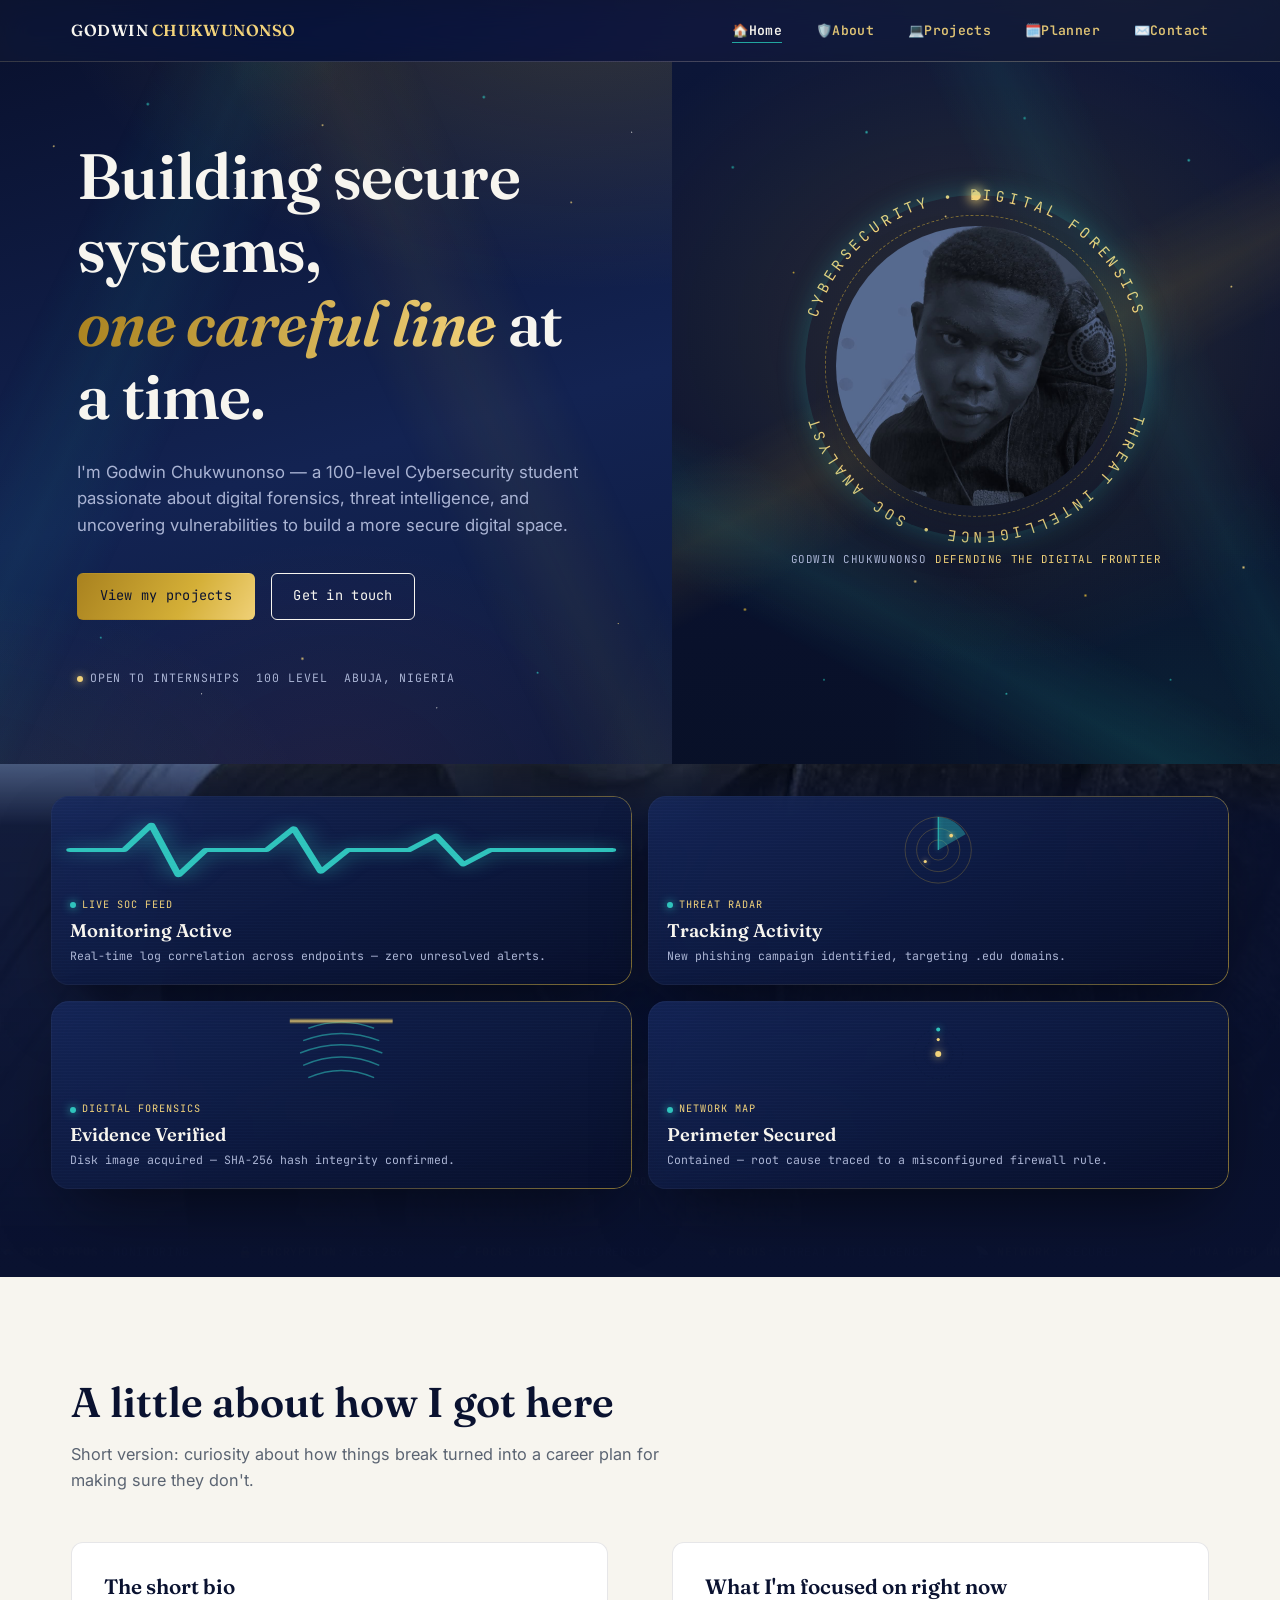
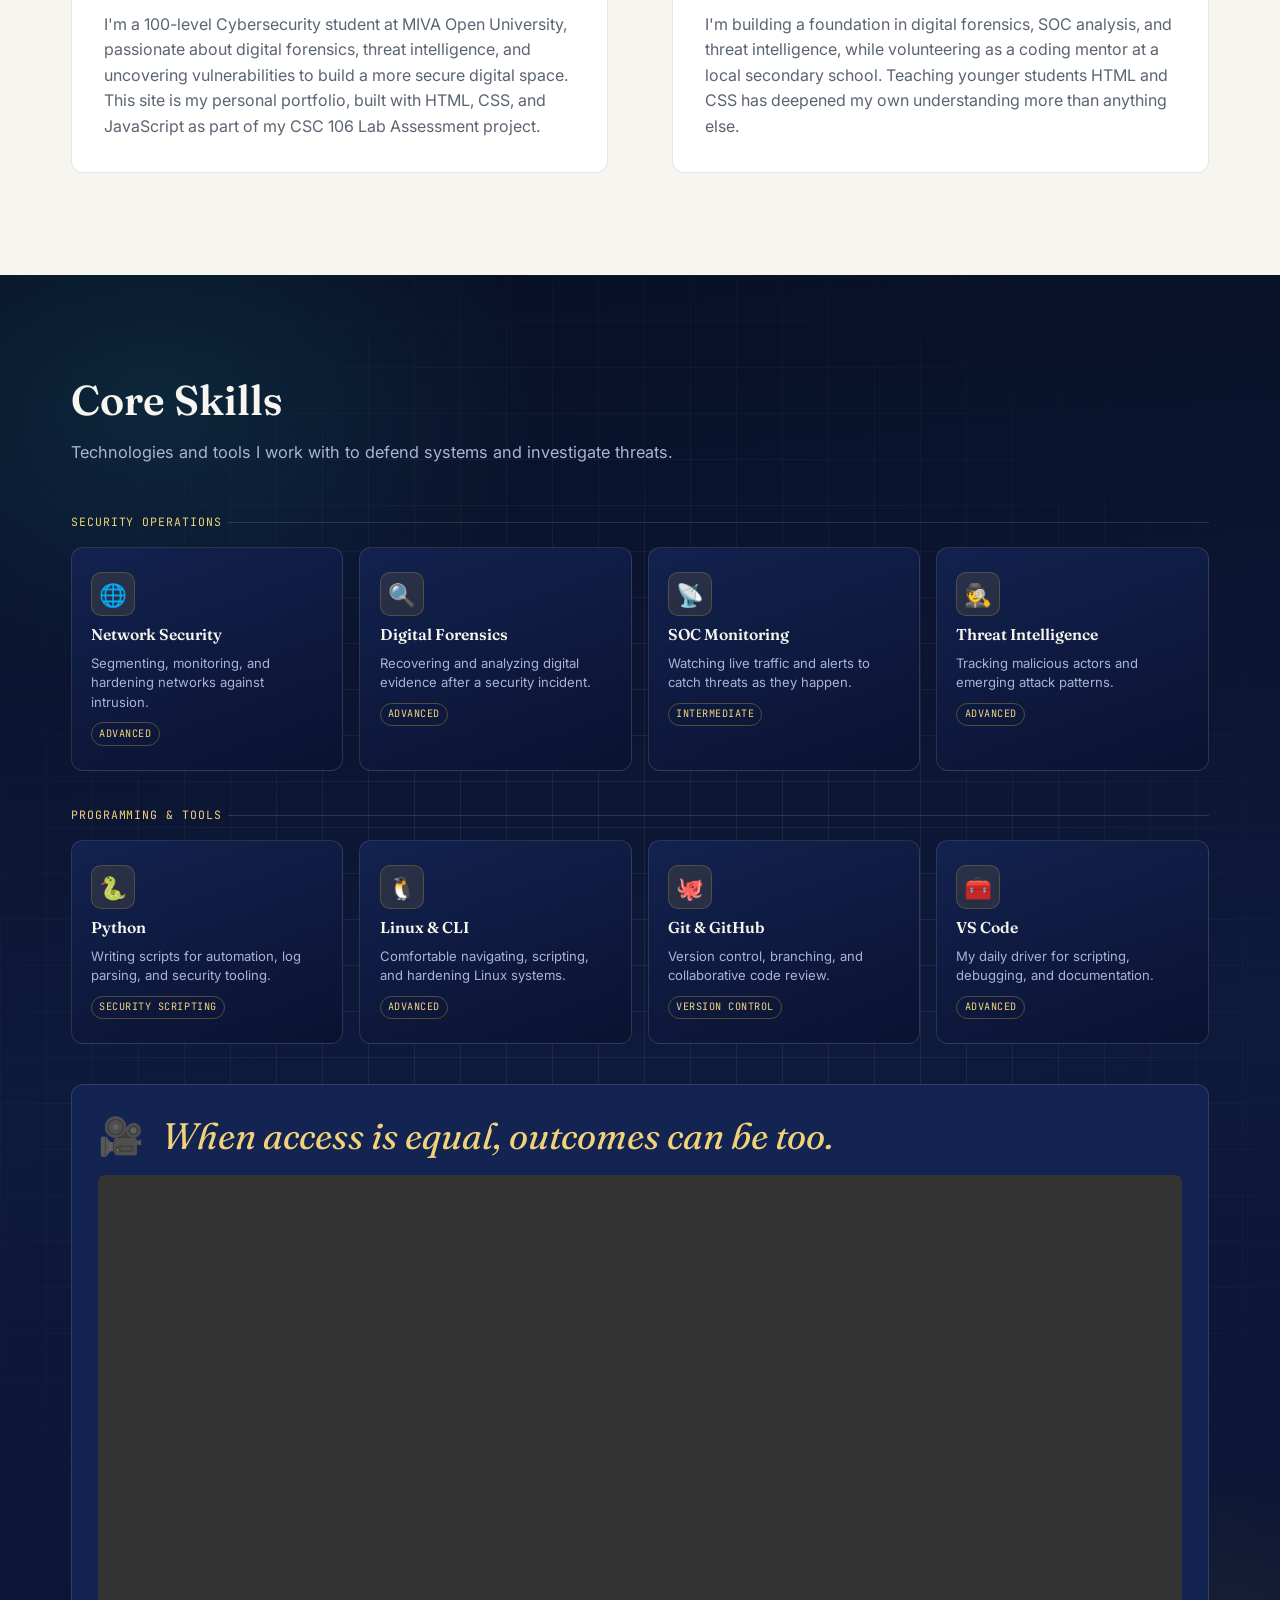
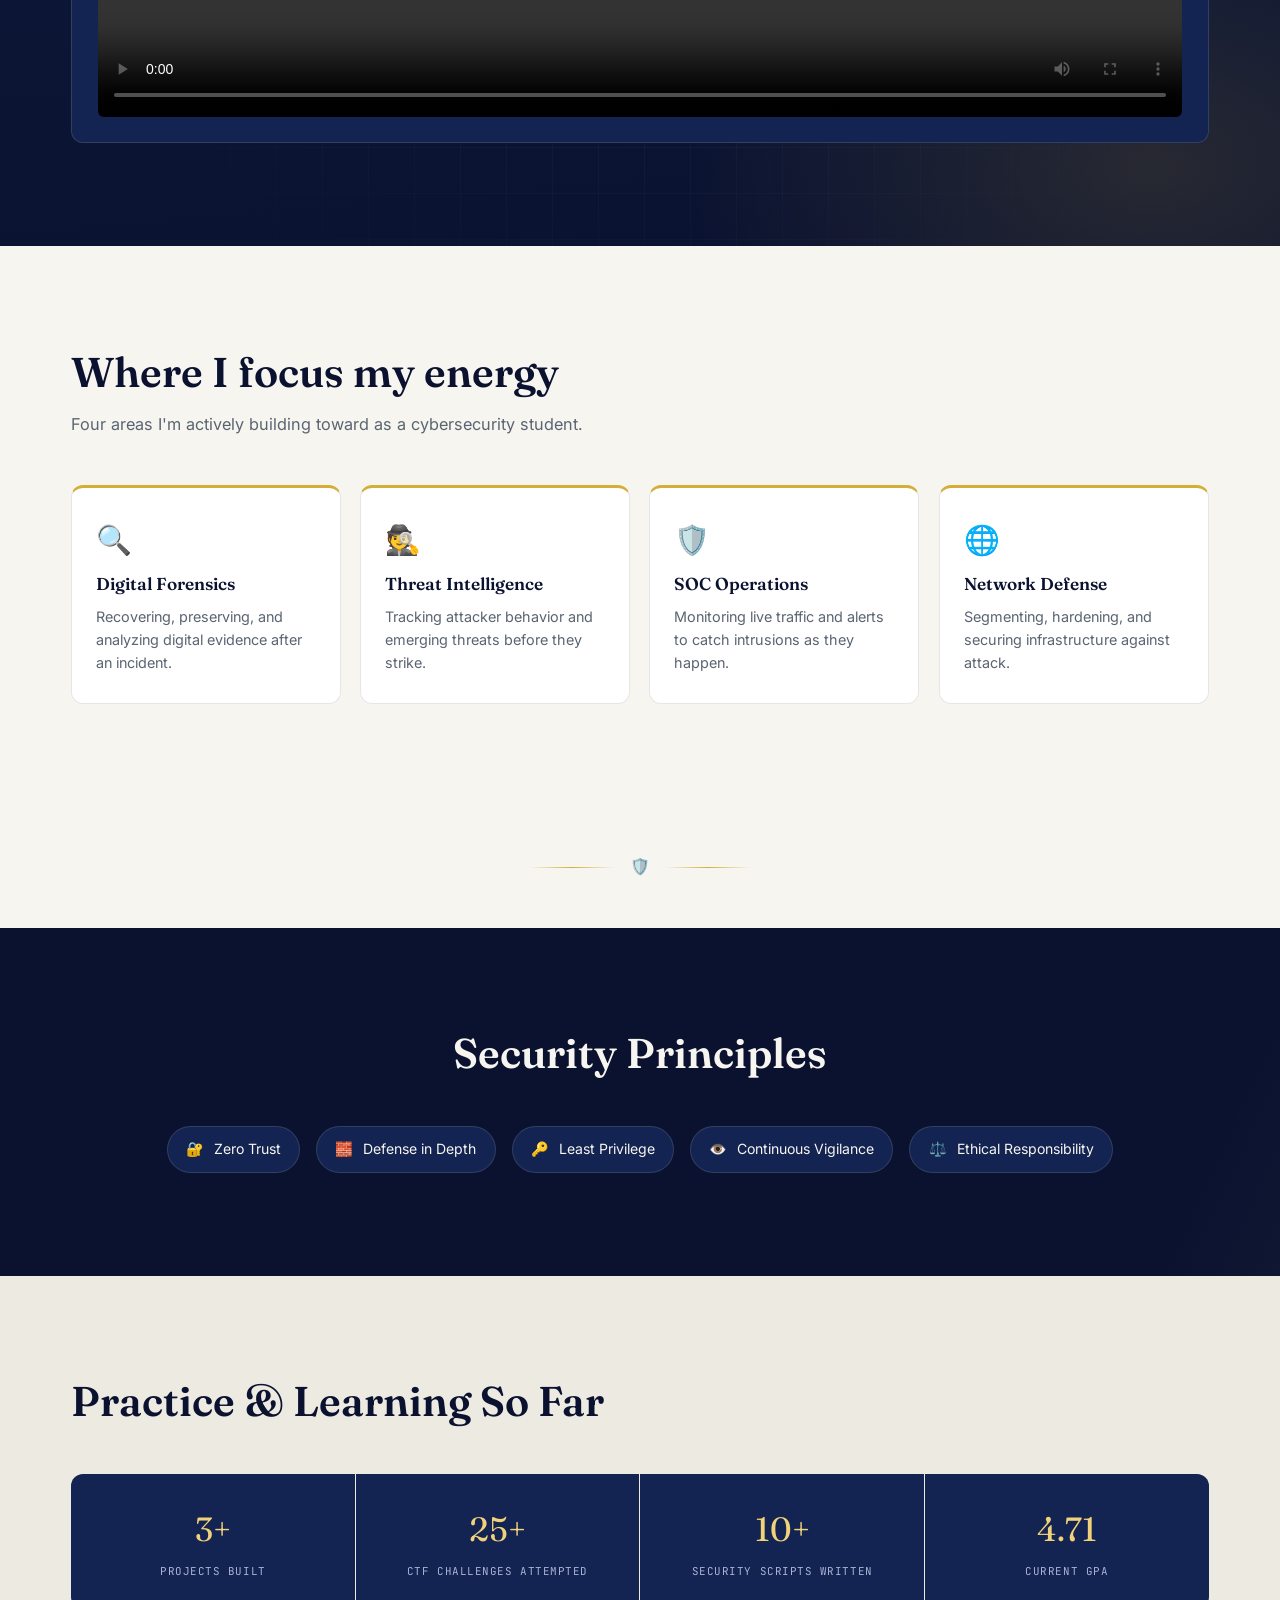
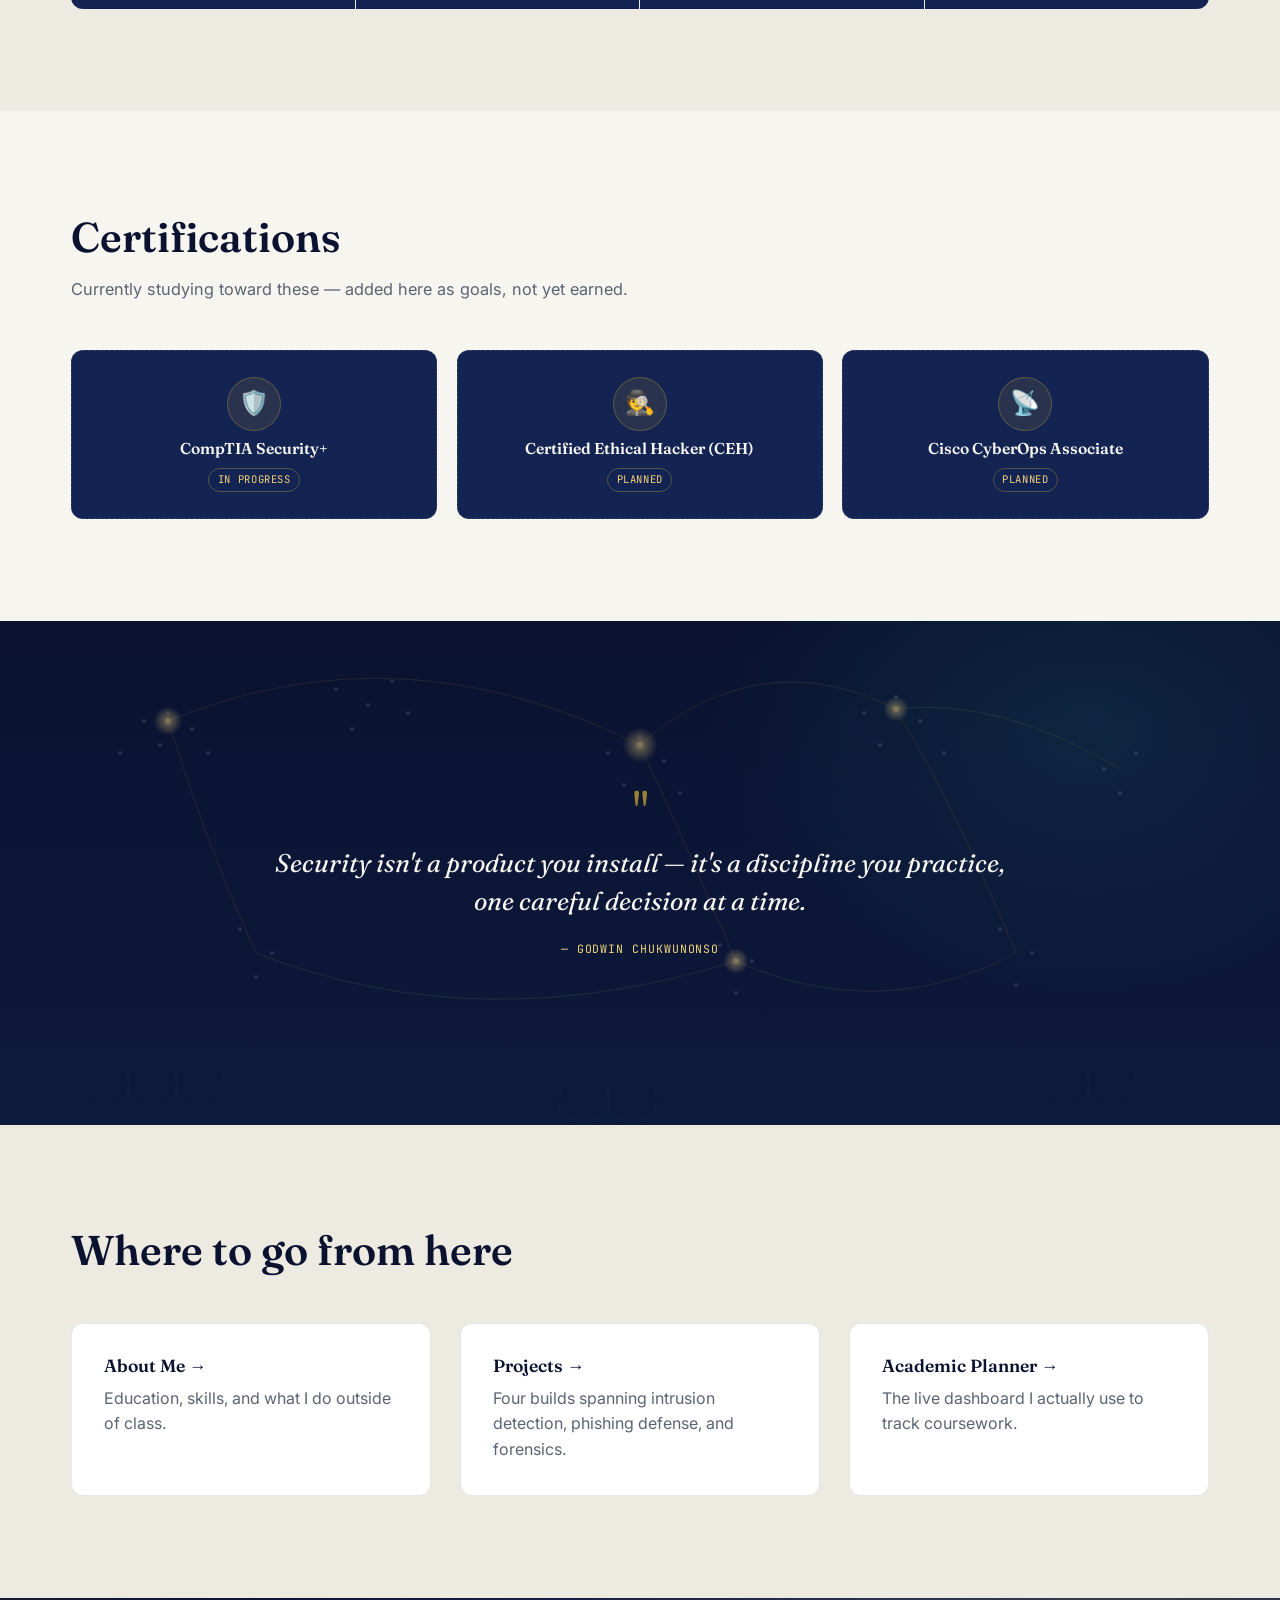
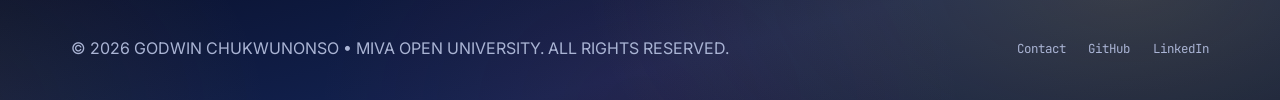
==== commit 17cb0440: "Update index.html" ====
--- a/index.html
+++ b/index.html
@@ -3,8 +3,8 @@
 <head>
   <meta charset="UTF-8">
   <meta name="viewport" content="width=device-width, initial-scale=1.0">
-  <title>Godwin Chukwunonso — Cybersecurity Student</title>
-  <meta name="description" content="Portfolio and academic hub for Godwin Chukwunonso, Cybersecurity student at MIVA Open University.">
+  <title>GODWIN CHUKWUNONSO — Cybersecurity Student</title>
+  <meta name="description" content="Portfolio and academic hub for GODWIN CHUKWUNONSO, Cybersecurity student at MIVA Open University.">
   <link rel="preconnect" href="https://fonts.googleapis.com">
   <link rel="stylesheet" href="css/style.css">
 </head>
@@ -204,7 +204,7 @@
         <div class="grid-2">
           <div class="bio-card" data-reveal>
             <h3 style="font-size:1.3rem; margin-bottom: 0.8rem;">The short bio</h3>
-            <p style="color: var(--slate);">I'm a 100-level Cybersecurity student at MIVA Open University, passionate about digital forensics, threat intelligence, and uncovering vulnerabilities to build a more secure digital space. This site is my personal portfolio, built with HTML, CSS, and JavaScript as part of my COS 106 Lab Assessment project.</p>
+            <p style="color: var(--slate);">I'm a 100-level Cybersecurity student at MIVA Open University, passionate about digital forensics, threat intelligence, and uncovering vulnerabilities to build a more secure digital space. This site is my personal portfolio, built with HTML, CSS, and JavaScript as part of my CSC 106 Lab Assessment project.</p>
           </div>
           <div class="bio-card" data-reveal>
             <h3 style="font-size:1.3rem; margin-bottom: 0.8rem;">What I'm focused on right now</h3>
--- a/css/style.css
+++ b/css/style.css
@@ -454,7 +454,10 @@
   overflow: hidden;
   box-shadow: 0 30px 60px -20px rgba(11,18,32,0.35);
 }
-.avatar-frame img { width: 100%; height: 100%; object-fit: cover; object-position: center 18%; }
+/* FIX: was object-position: top, which cropped the head off in the
+   circular frame. Center it (with a slight upward bias) so the face
+   is fully visible inside the circle. */
+.avatar-frame img { width: 100%; height: 100%; object-fit: cover; object-position: center 8%; }
 .avatar-caption {
   margin-top: 2.8rem;
   text-align: center;
@@ -1496,6 +1499,10 @@
 }
 .section--network .wrap { position: relative; z-index: 1; }
 
+/* ---------- About-page bio surface (dark panel behind portrait) ----------
+   FIX: the faint circular watermark behind the bio text now uses
+   images/yourimage1.png as requested. The home page hero/avatar keeps
+   using images/Homepagebackground.jpg — untouched. */
 .bio-surface {
   position: relative;
   color: var(--paper);
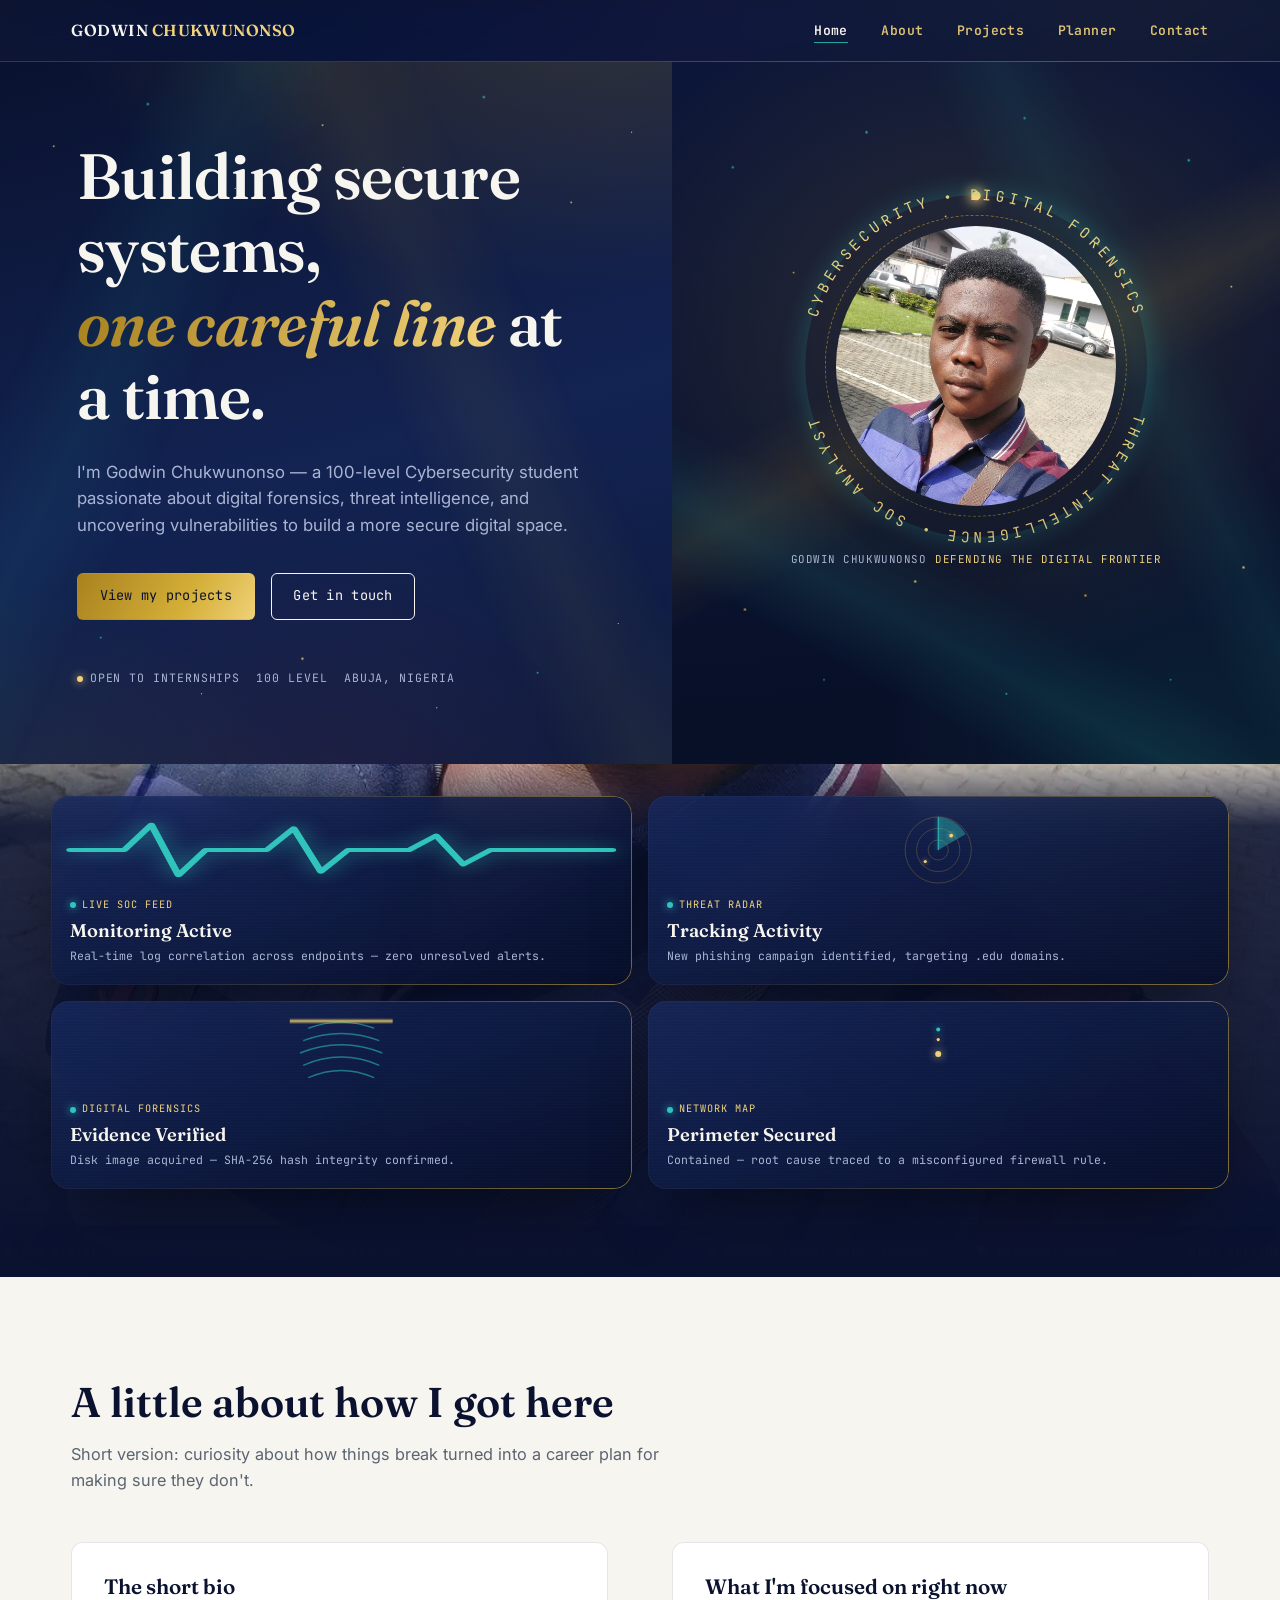
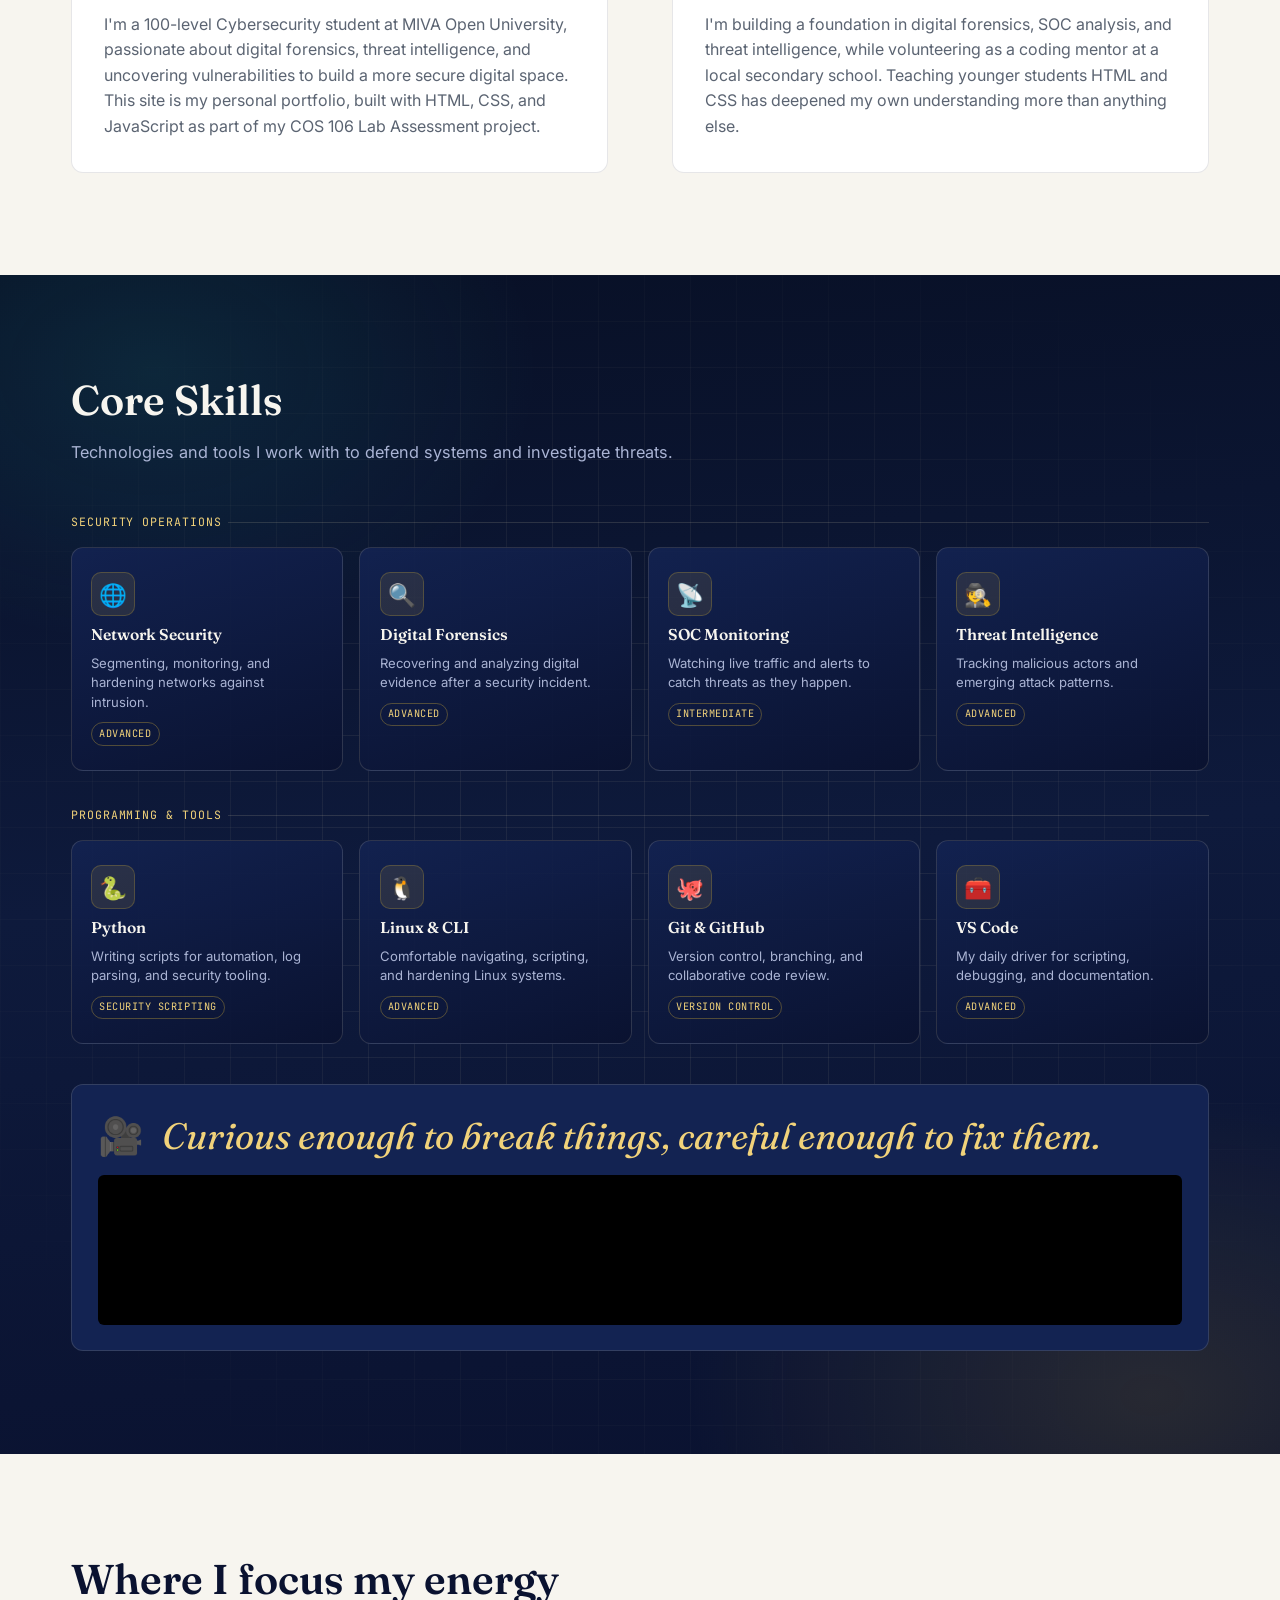
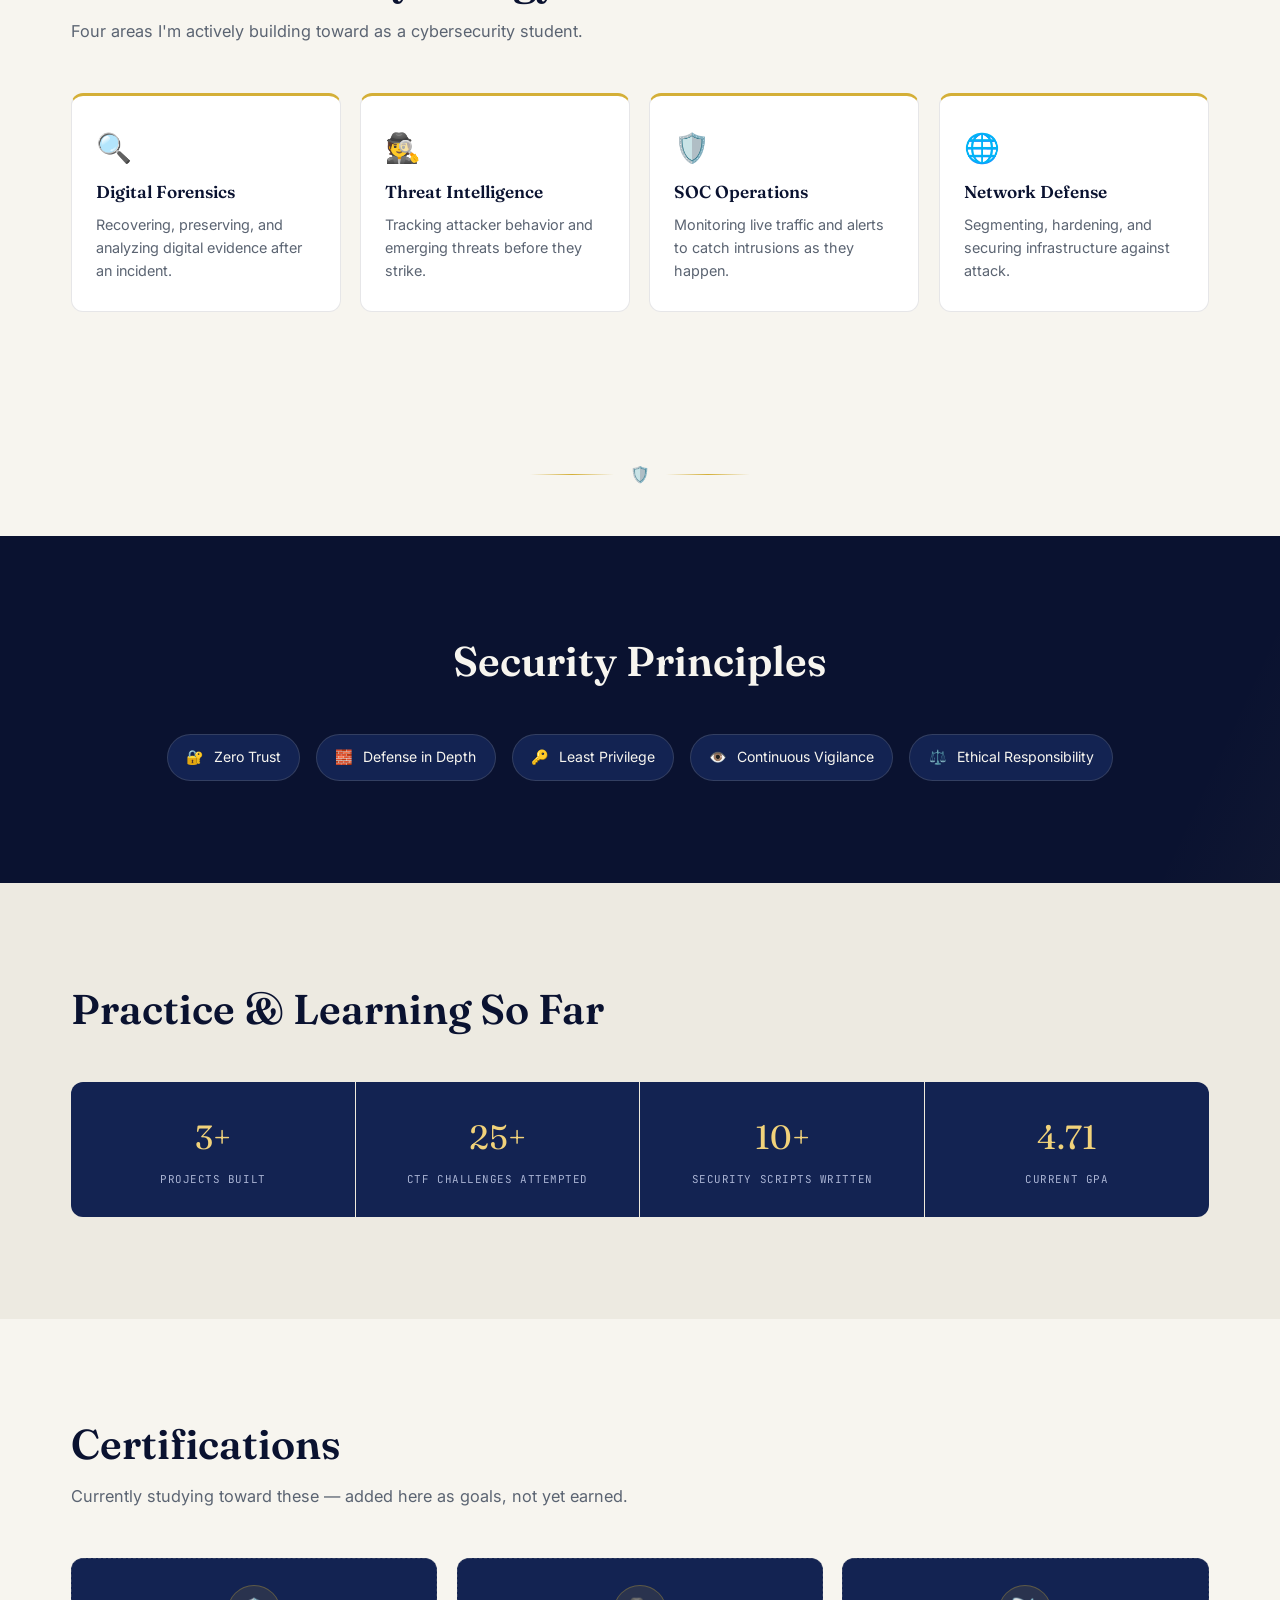
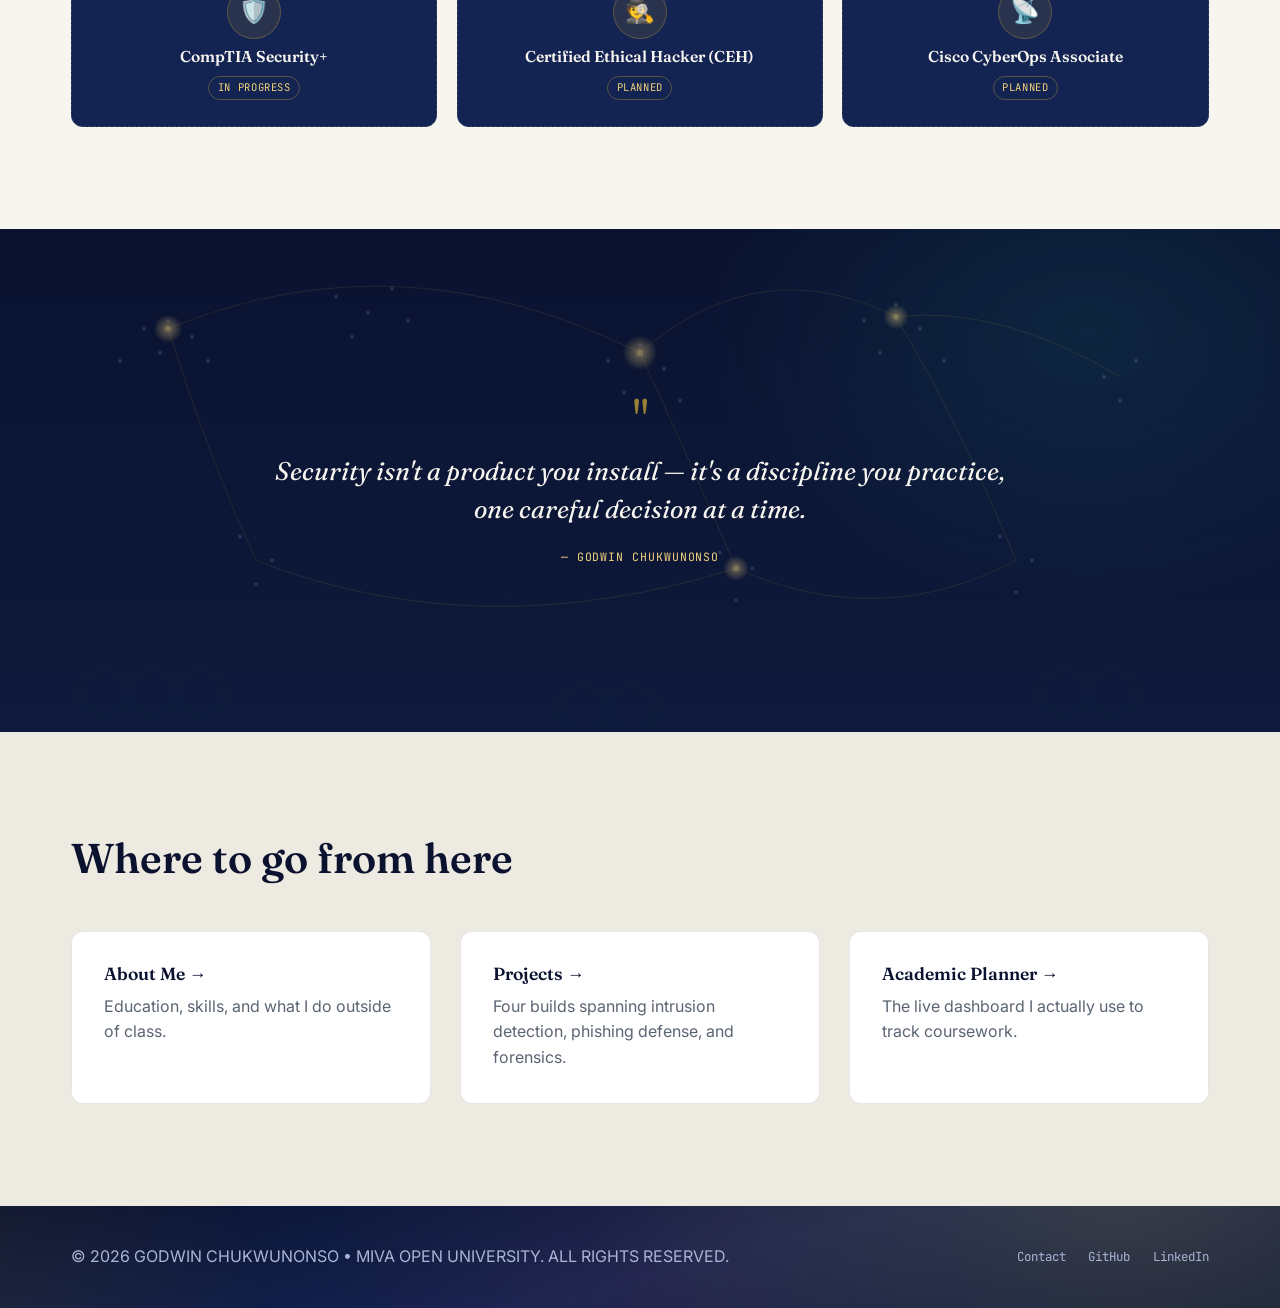
==== commit 2636eb06: "Update index.html" ====
--- a/index.html
+++ b/index.html
@@ -3,8 +3,8 @@
 <head>
   <meta charset="UTF-8">
   <meta name="viewport" content="width=device-width, initial-scale=1.0">
-  <title>GODWIN CHUKWUNONSO — Cybersecurity Student</title>
-  <meta name="description" content="Portfolio and academic hub for GODWIN CHUKWUNONSO, Cybersecurity student at MIVA Open University.">
+  <title>Godwin Chukwunonso — Cybersecurity Student</title>
+  <meta name="description" content="Portfolio and academic hub for Godwin Chukwunonso, Cybersecurity student at MIVA Open University.">
   <link rel="preconnect" href="https://fonts.googleapis.com">
   <link rel="stylesheet" href="css/style.css">
 </head>
@@ -15,29 +15,11 @@
       <a href="index.html" class="nav-mark">GODWIN <span>CHUKWUNONSO</span></a>
       <nav aria-label="Primary">
         <ul class="nav-links">
-          <li class="nav-drawer-header">
-            <div class="nav-drawer-crest">
-              <img src="images/prestige-logo.jpg" alt="Prestige mark">
-            </div>
-            <div class="nav-drawer-heading">
-              <span class="nav-drawer-name">GODWIN CHUKWUNONSO</span>
-              <span class="nav-drawer-tag">Cybersecurity Student</span>
-            </div>
-          </li>
-          <li><a href="index.html"><span class="nav-icon">🏠</span><span class="nav-label">Home</span></a></li>
-          <li><a href="about.html"><span class="nav-icon">🛡️</span><span class="nav-label">About</span></a></li>
-          <li><a href="projects.html"><span class="nav-icon">💻</span><span class="nav-label">Projects</span></a></li>
-          <li><a href="planner.html"><span class="nav-icon">🗓️</span><span class="nav-label">Planner</span></a></li>
-          <li><a href="contact.html"><span class="nav-icon">✉️</span><span class="nav-label">Contact</span></a></li>
-          <li class="nav-contact-card">
-            <span class="nav-contact-icon">🛡️</span>
-            <strong>Let's talk security</strong>
-            <p>Open to internship opportunities, SOC/forensics collaboration, or a quick chat about a project. Reach out directly, anytime.</p>
-            <a class="nav-contact-pill" href="https://wa.me/2348156060812" target="_blank" rel="noopener">
-              <svg viewBox="0 0 24 24" width="16" height="16" fill="currentColor" aria-hidden="true"><path d="M17.6 6.32A8.86 8.86 0 0 0 12.02 4a8.94 8.94 0 0 0-7.75 13.4L3 21l3.72-1.24A8.94 8.94 0 0 0 12.02 21h.02a8.94 8.94 0 0 0 8.94-8.94 8.86 8.86 0 0 0-3.38-5.74zm-5.58 13.4h-.02a7.42 7.42 0 0 1-3.78-1.04l-.27-.16-2.24.74.75-2.18-.18-.28a7.44 7.44 0 1 1 13.84-3.86 7.44 7.44 0 0 1-8.1 6.78zm4.08-5.57c-.22-.11-1.31-.65-1.51-.72s-.35-.11-.5.11-.58.72-.71.87-.26.17-.48.06a6.1 6.1 0 0 1-1.8-1.11 6.75 6.75 0 0 1-1.24-1.55c-.13-.22 0-.34.1-.45s.22-.26.33-.39a1.5 1.5 0 0 0 .22-.37.4.4 0 0 0 0-.39c-.06-.11-.5-1.21-.69-1.66s-.37-.38-.5-.39-.28 0-.43 0a.83.83 0 0 0-.6.28 2.53 2.53 0 0 0-.79 1.88 4.4 4.4 0 0 0 .92 2.33 10.06 10.06 0 0 0 3.86 3.41c1.44.62 2 .67 2.44.62s1.31-.53 1.5-1.05.19-.96.13-1.05-.2-.15-.42-.26z"/></svg>
-              +234 815 606 0812
-            </a>
-          </li>
+          <li><a href="index.html">Home</a></li>
+          <li><a href="about.html">About</a></li>
+          <li><a href="projects.html">Projects</a></li>
+          <li><a href="planner.html">Planner</a></li>
+          <li><a href="contact.html">Contact</a></li>
         </ul>
       </nav>
       <button class="nav-toggle" aria-expanded="false" aria-label="Toggle navigation menu">
@@ -48,7 +30,7 @@
 
   <main>
     <!-- HERO: split-screen -->
-    <section class="hero" style="background-image: url('images/Homepagebackground.jpg'); background-size: cover; background-position: center;">
+    <section class="hero" style="background-image: url('images/Project.jpg'); background-size: cover; background-position: center;">
       <div class="hero-copy">
         <span class="eyebrow" data-hero-item="1">100 Level · B.Sc. Cybersecurity · MIVA Open University</span>
         <h1 data-hero-item="2">Building secure systems,<br><em>one careful line</em> at a time.</h1>
@@ -83,7 +65,7 @@
             <div class="orbit-ring-inner"></div>
             <div class="orbit-dot"></div>
             <div class="avatar-frame" data-hero-item="visual" data-tilt>
-              <img src="images/Homepagebackground.jpg" alt="Godwin Chukwunonso — Cybersecurity student portrait">
+              <img src="images/Project.jpg" alt="Godwin Chukwunonso — Cybersecurity student portrait">
             </div>
           </div>
           <div class="avatar-caption">
@@ -204,7 +186,7 @@
         <div class="grid-2">
           <div class="bio-card" data-reveal>
             <h3 style="font-size:1.3rem; margin-bottom: 0.8rem;">The short bio</h3>
-            <p style="color: var(--slate);">I'm a 100-level Cybersecurity student at MIVA Open University, passionate about digital forensics, threat intelligence, and uncovering vulnerabilities to build a more secure digital space. This site is my personal portfolio, built with HTML, CSS, and JavaScript as part of my CSC 106 Lab Assessment project.</p>
+            <p style="color: var(--slate);">I'm a 100-level Cybersecurity student at MIVA Open University, passionate about digital forensics, threat intelligence, and uncovering vulnerabilities to build a more secure digital space. This site is my personal portfolio, built with HTML, CSS, and JavaScript as part of my COS 106 Lab Assessment project.</p>
           </div>
           <div class="bio-card" data-reveal>
             <h3 style="font-size:1.3rem; margin-bottom: 0.8rem;">What I'm focused on right now</h3>
@@ -284,11 +266,9 @@
         </div>
 
         <div class="audio-block" data-reveal style="margin-top: 2.5rem;">
-          <div class="audio-block-label">🎥 <em>When access is equal, outcomes can be too.</em></div>
+          <div class="audio-block-label">🎥 <em>Curious enough to break things, careful enough to fix them.</em></div>
           <div class="video-embed">
-            <video controls preload="metadata" src="media/When%20access%20is%20equal%2C%20outcomes%20can%20be%20too..mp4">
-              Your browser doesn't support embedded video. <a href="media/When%20access%20is%20equal%2C%20outcomes%20can%20be%20too..mp4">Download the video introduction</a> instead.
-            </video>
+            <iframe src="https://www.youtube.com/embed/VLbDBEyIaO4" title="Godwin Chukwunonso — Video Introduction" frameborder="0" allow="accelerometer; autoplay; clipboard-write; encrypted-media; gyroscope; picture-in-picture; web-share" allowfullscreen loading="lazy"></iframe>
           </div>
         </div>
       </div>
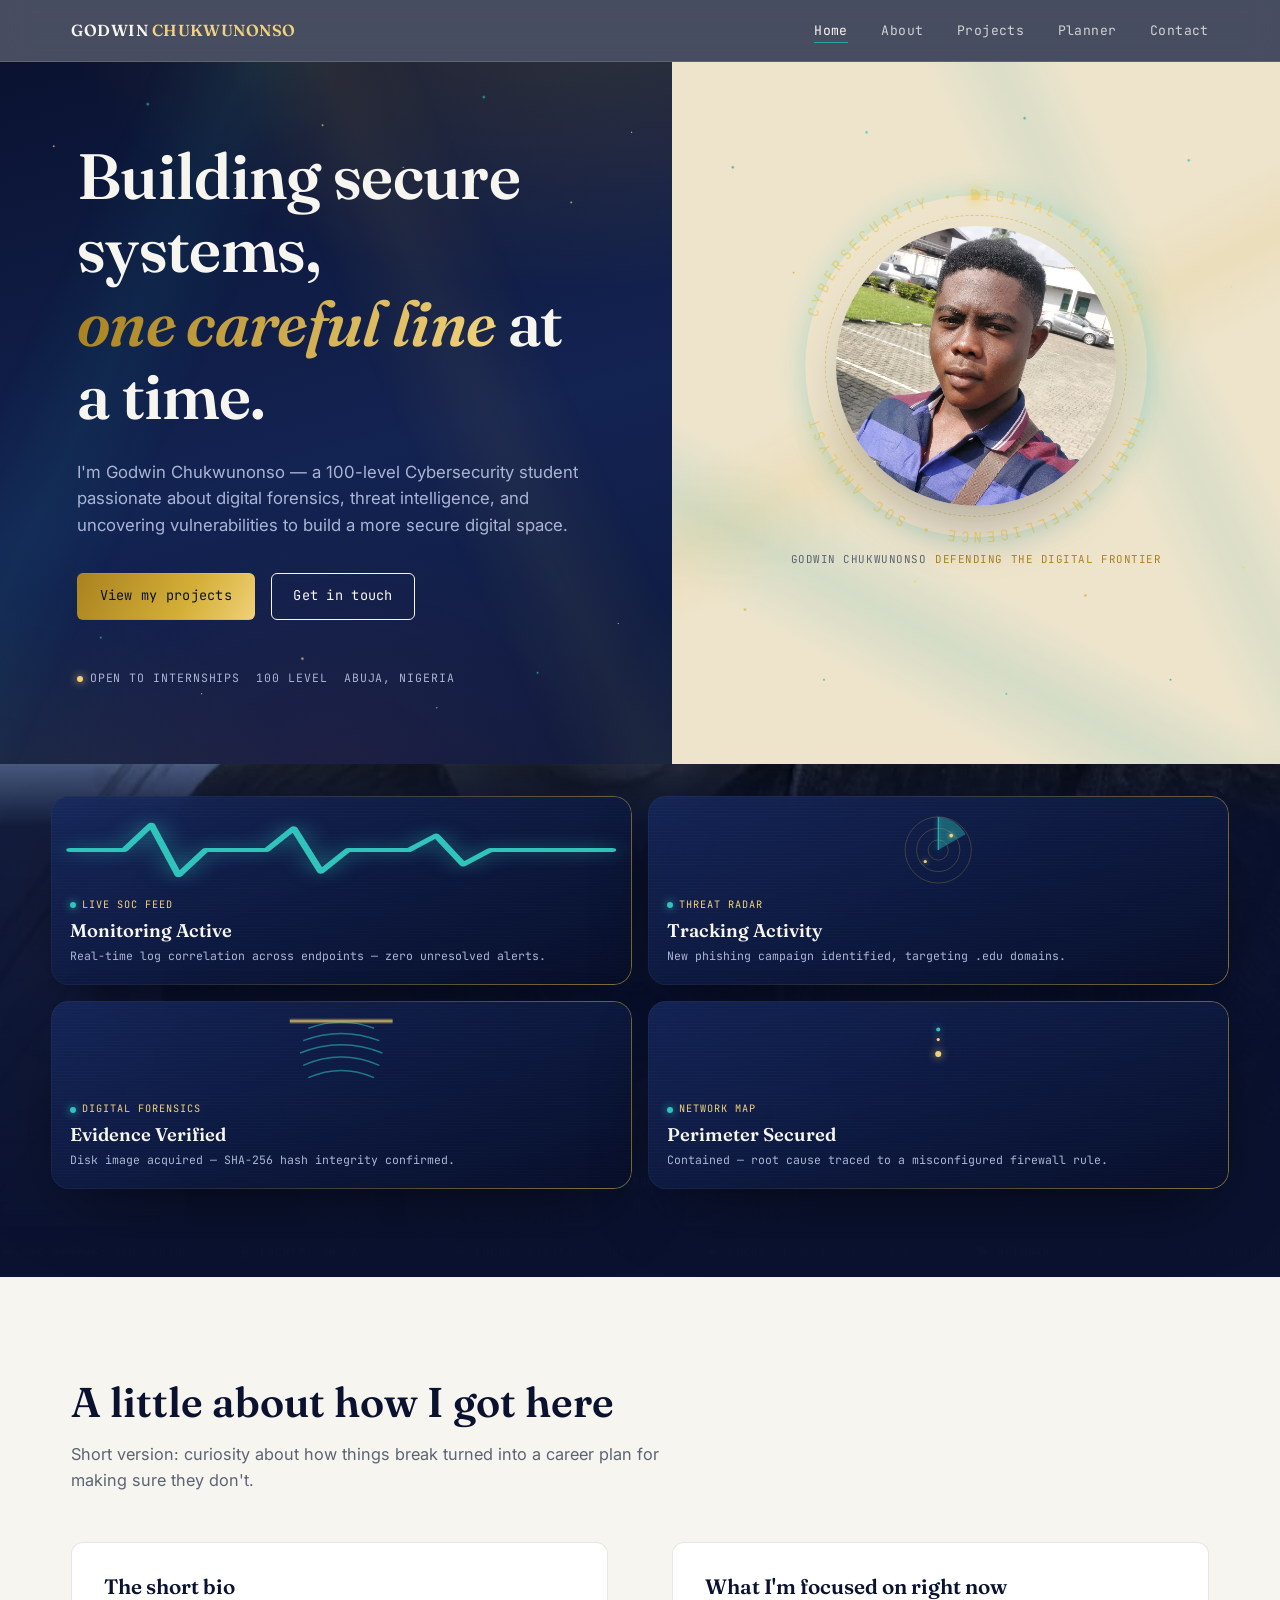
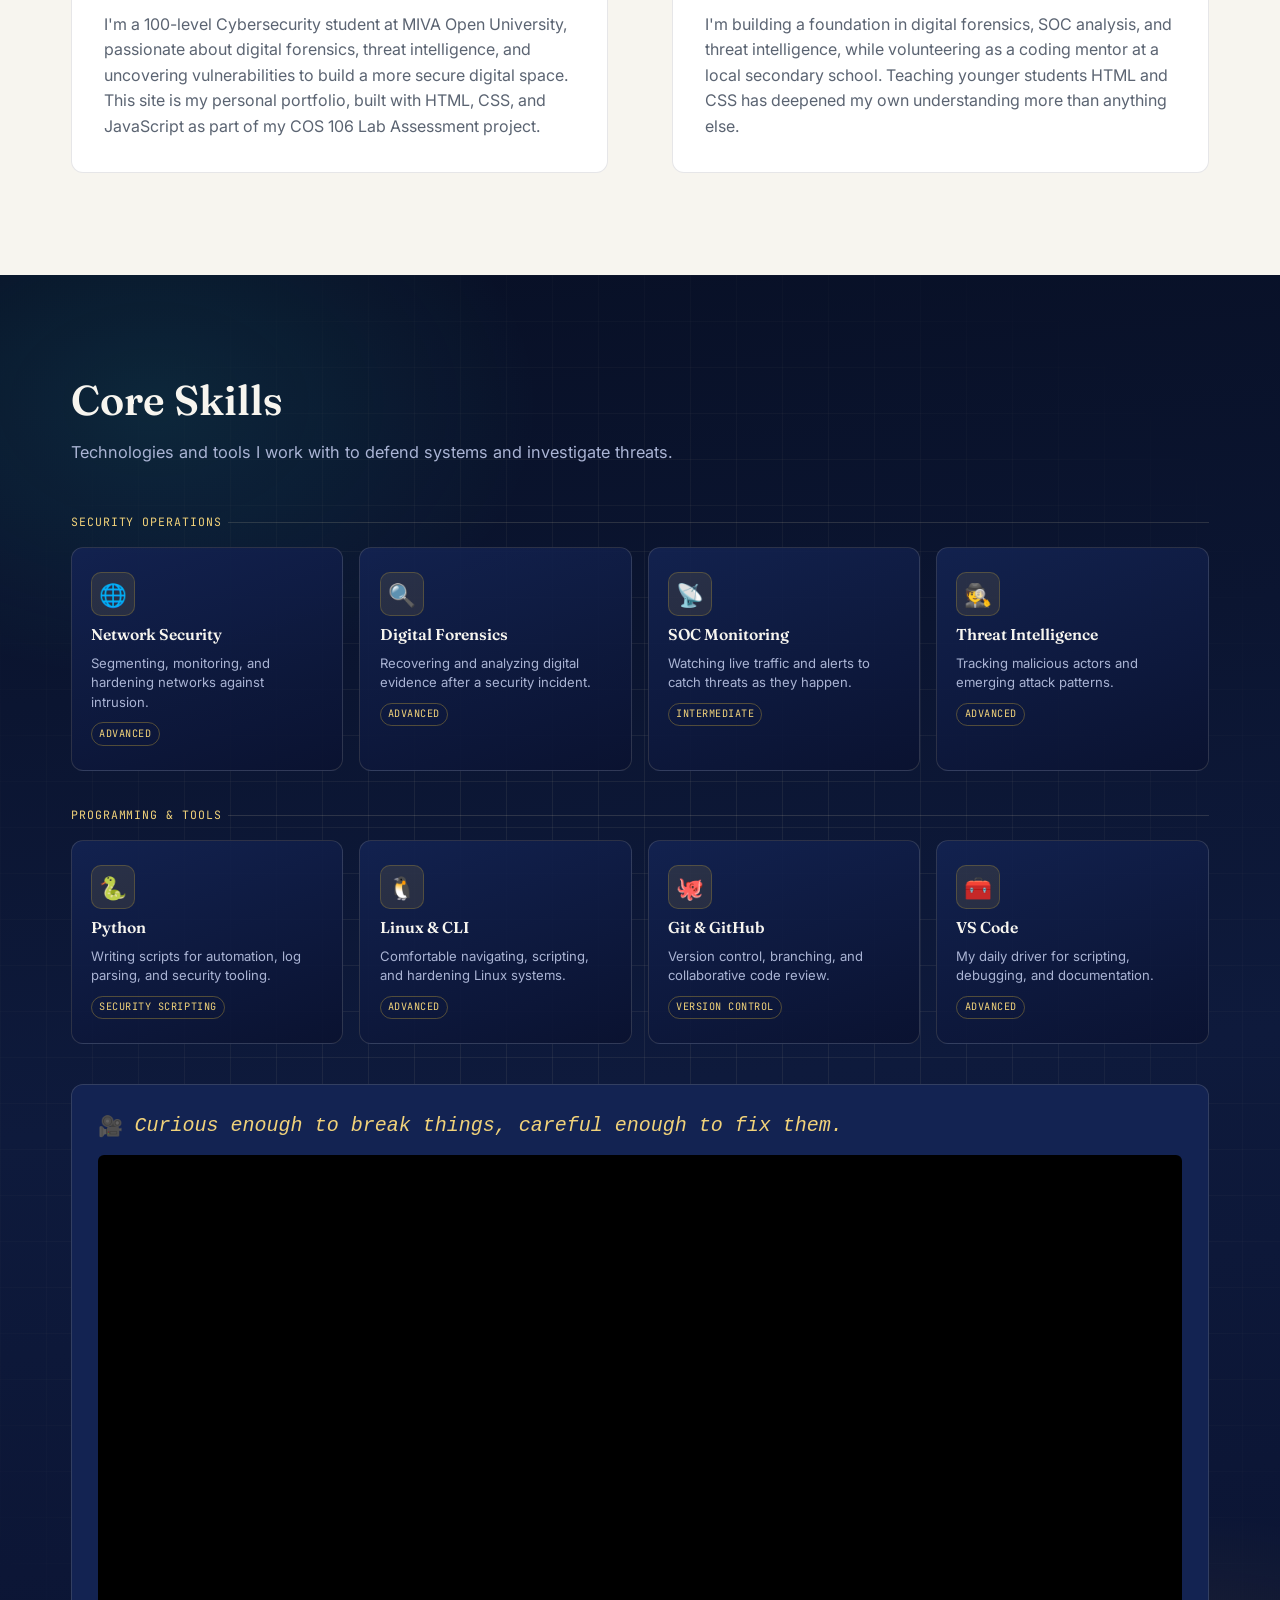
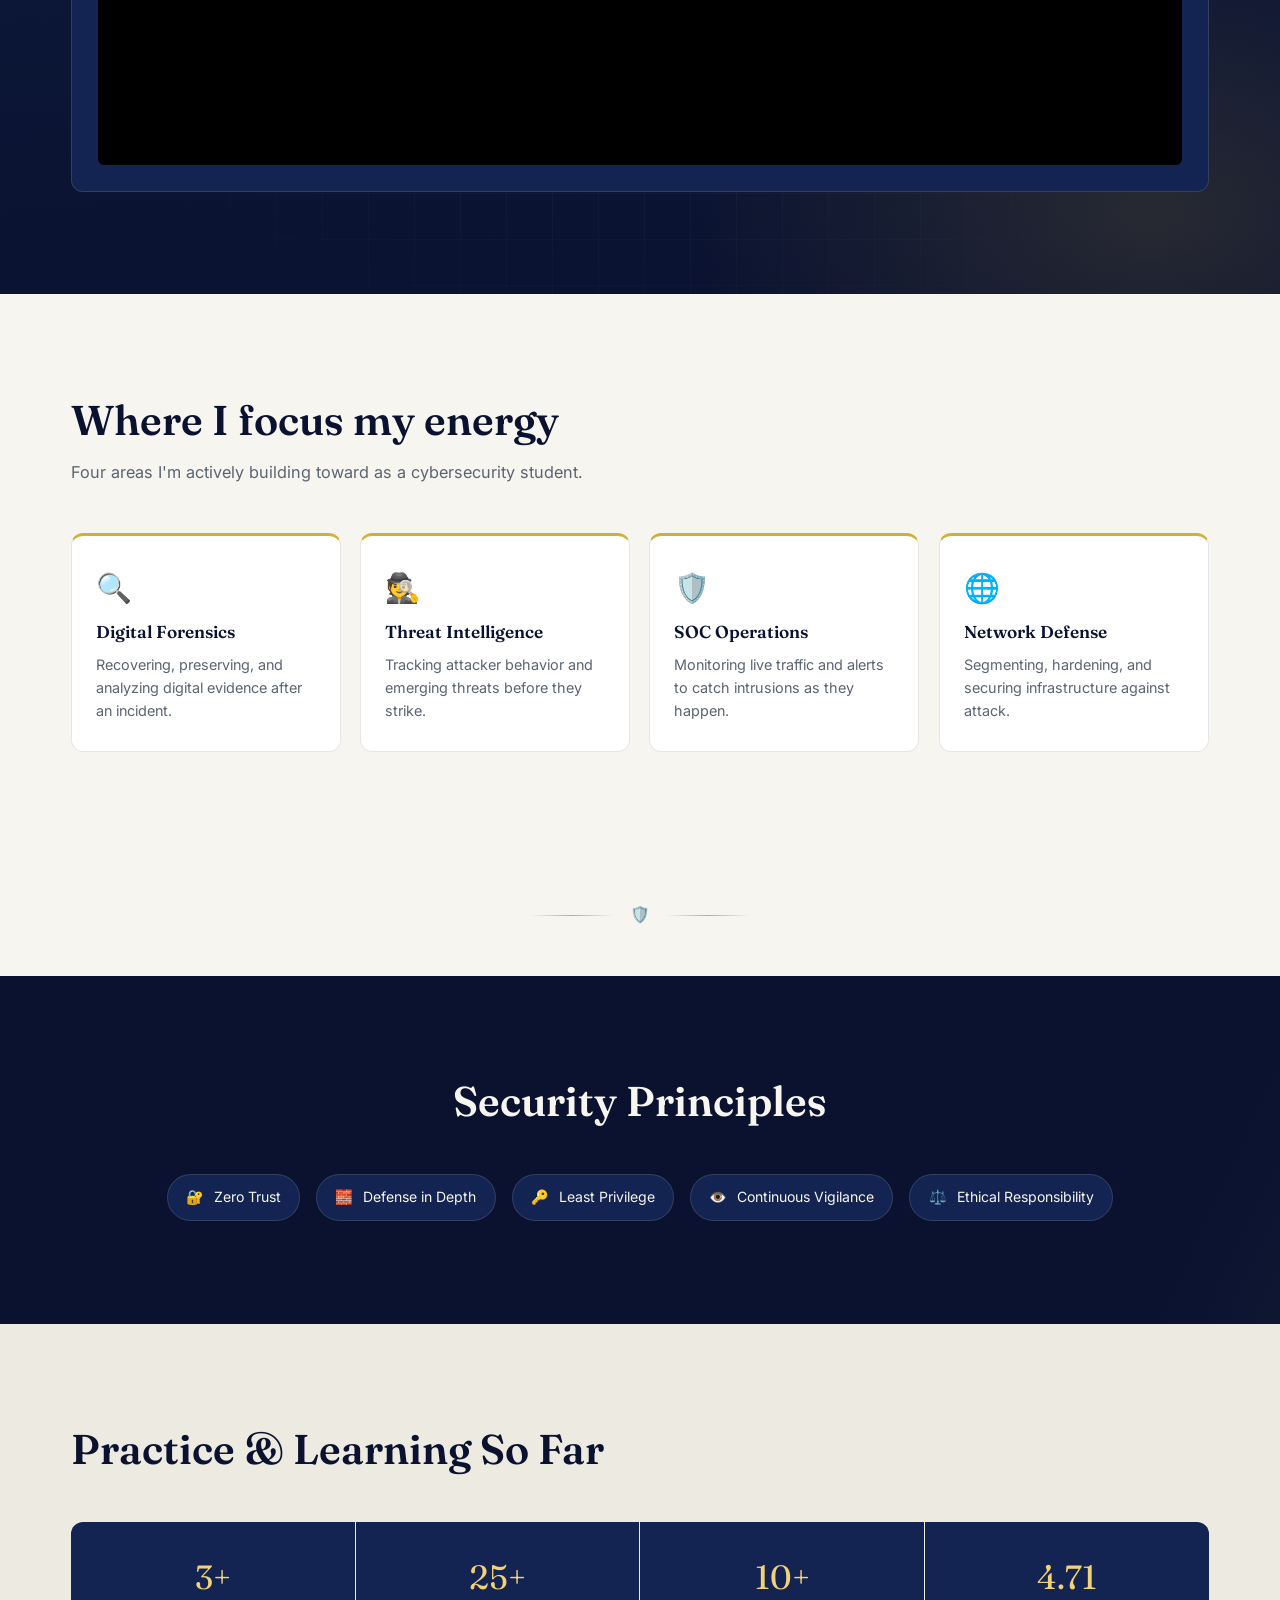
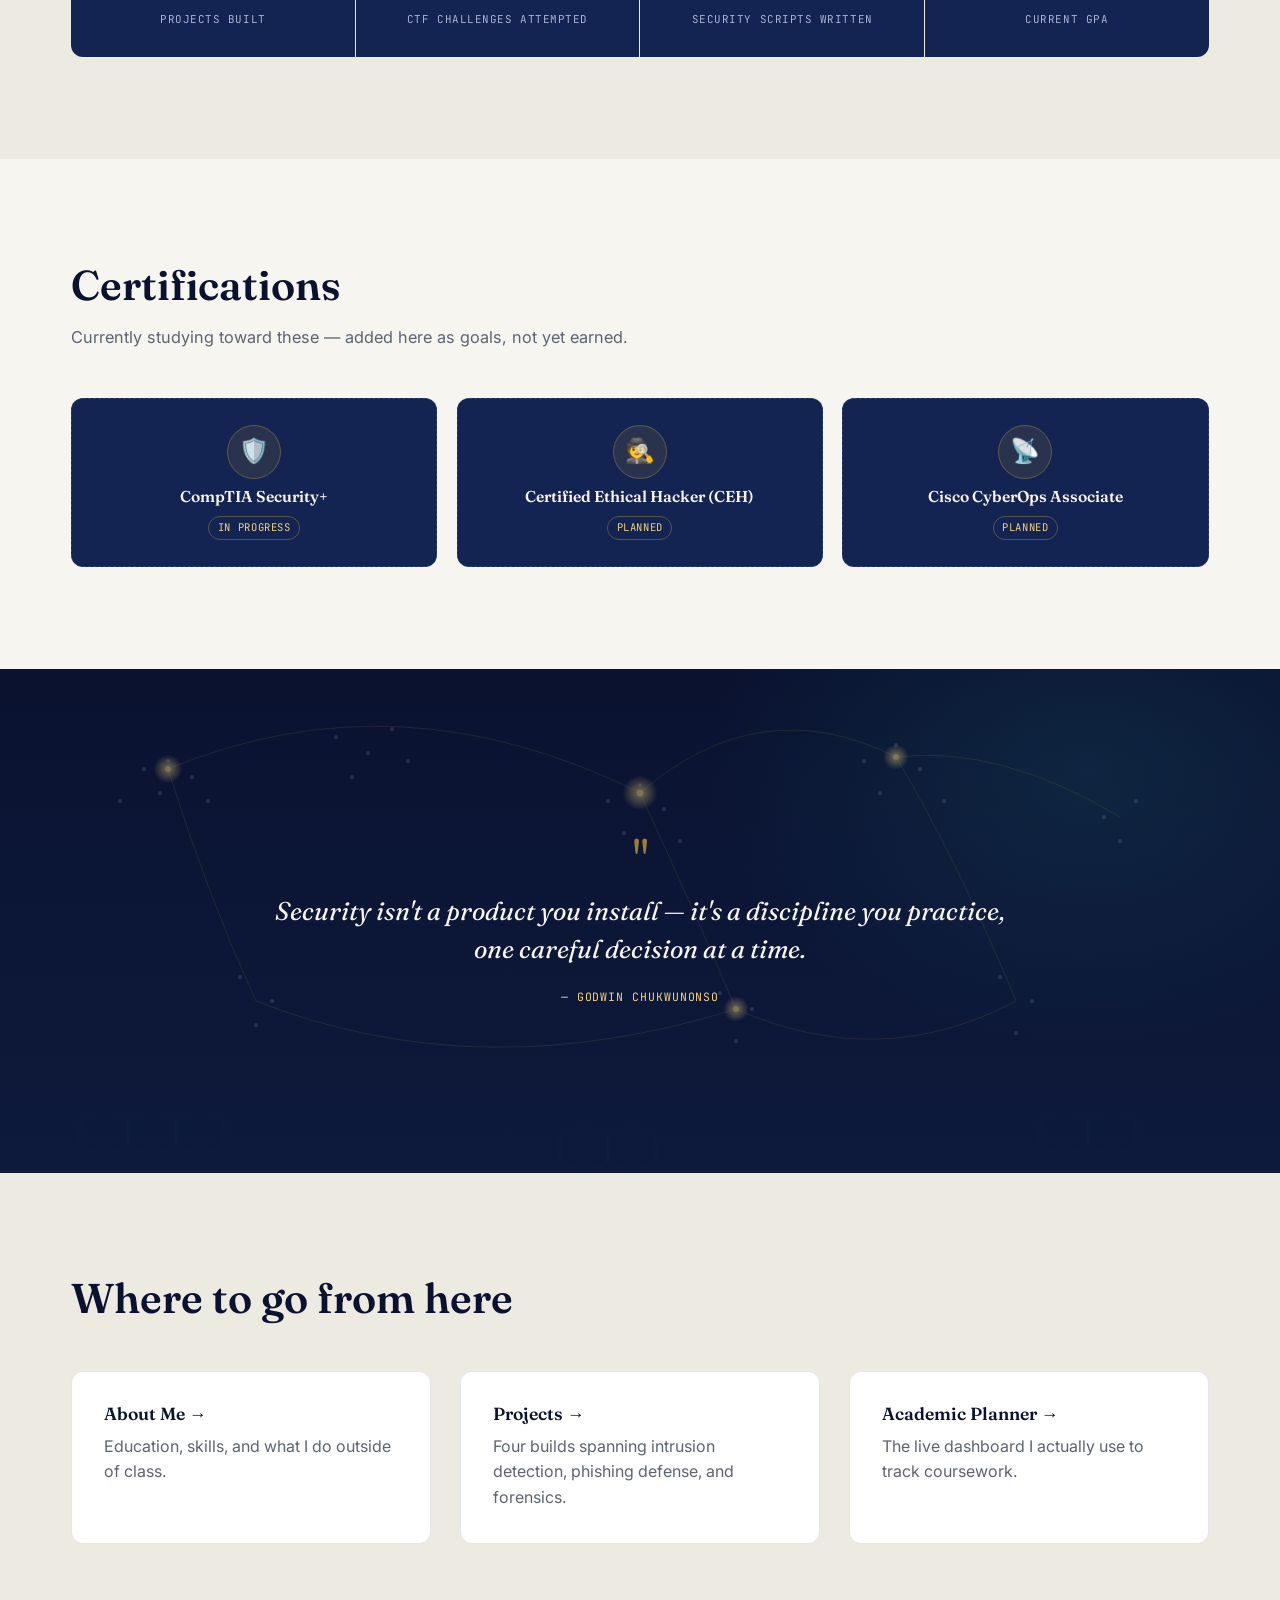
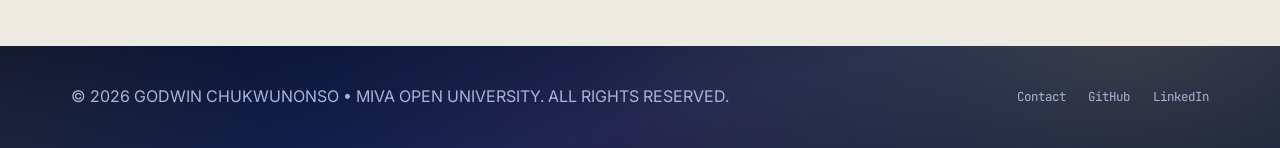
==== commit dedc4bbd: "Update index.html" ====
--- a/index.html
+++ b/index.html
@@ -30,7 +30,7 @@
 
   <main>
     <!-- HERO: split-screen -->
-    <section class="hero" style="background-image: url('images/Project.jpg'); background-size: cover; background-position: center;">
+    <section class="hero" style="background-image: url('images/Homepagebackground.jpg'); background-size: cover; background-position: center;">
       <div class="hero-copy">
         <span class="eyebrow" data-hero-item="1">100 Level · B.Sc. Cybersecurity · MIVA Open University</span>
         <h1 data-hero-item="2">Building secure systems,<br><em>one careful line</em> at a time.</h1>
--- a/css/style.css
+++ b/css/style.css
@@ -160,16 +160,10 @@
   position: sticky;
   top: 0;
   z-index: 100;
-  border-bottom: 1px solid var(--ink-line);
-}
-.site-nav::before {
-  content: '';
-  position: absolute;
-  inset: 0;
-  z-index: -1;
   backdrop-filter: blur(14px) saturate(160%);
   -webkit-backdrop-filter: blur(14px) saturate(160%);
   background: rgba(10, 18, 48, 0.74);
+  border-bottom: 1px solid var(--ink-line);
   transition: background 0.4s var(--ease);
 }
 .nav-inner {
@@ -202,10 +196,8 @@
 .nav-links a {
   position: relative;
   padding-bottom: 4px;
-  color: var(--gold-bright);
-  font-weight: 600;
-  opacity: 0.92;
-  transition: opacity 0.4s var(--ease-smooth), color 0.4s var(--ease-smooth);
+  opacity: 0.78;
+  transition: opacity 0.4s var(--ease-smooth);
 }
 .nav-links a::after {
   content: '';
@@ -218,7 +210,7 @@
   transform-origin: left;
   transition: transform 0.45s var(--ease-smooth);
 }
-.nav-links a:hover, .nav-links a[aria-current="page"] { opacity: 1; color: var(--paper); }
+.nav-links a:hover, .nav-links a[aria-current="page"] { opacity: 1; }
 .nav-links a:hover::after, .nav-links a[aria-current="page"]::after { transform: scaleX(1); }
 
 .nav-toggle {
@@ -385,10 +377,7 @@
 
 .hero-visual {
   position: relative;
-  background:
-    radial-gradient(ellipse 640px 520px at 50% 38%, rgba(212, 175, 55, 0.16), transparent 65%),
-    radial-gradient(ellipse 500px 420px at 85% 95%, rgba(34, 166, 160, 0.10), transparent 60%),
-    linear-gradient(175deg, #0C1638 0%, #0A1230 55%, #081026 100%);
+  background: #EEE4CC;
   display: flex;
   align-items: center;
   justify-content: center;
@@ -454,10 +443,7 @@
   overflow: hidden;
   box-shadow: 0 30px 60px -20px rgba(11,18,32,0.35);
 }
-/* FIX: was object-position: top, which cropped the head off in the
-   circular frame. Center it (with a slight upward bias) so the face
-   is fully visible inside the circle. */
-.avatar-frame img { width: 100%; height: 100%; object-fit: cover; object-position: center 8%; }
+.avatar-frame img { width: 100%; height: 100%; object-fit: cover; object-position: center 18%; }
 .avatar-caption {
   margin-top: 2.8rem;
   text-align: center;
@@ -477,8 +463,6 @@
   .avatar-caption { flex-direction: row; gap: 0.8em; }
 }
 .avatar-caption .glow { color: var(--gold-deep); }
-.hero-visual .avatar-caption { color: var(--mist); }
-.hero-visual .avatar-caption .glow { color: var(--gold-bright); }
 .avatar-tag {
   position: absolute;
   bottom: 14px; left: 14px; right: 14px;
@@ -1499,10 +1483,6 @@
 }
 .section--network .wrap { position: relative; z-index: 1; }
 
-/* ---------- About-page bio surface (dark panel behind portrait) ----------
-   FIX: the faint circular watermark behind the bio text now uses
-   images/yourimage1.png as requested. The home page hero/avatar keeps
-   using images/Homepagebackground.jpg — untouched. */
 .bio-surface {
   position: relative;
   color: var(--paper);
@@ -1708,13 +1688,13 @@
   gap: 0.9rem;
 }
 .audio-block-label {
-  font-family: var(--font-display);
-  font-size: clamp(1.5rem, 6vw, 2.3rem);
-  line-height: 1.35;
+  font-family: var(--font-mono);
+  font-size: clamp(0.95rem, 2.8vw, 1.25rem);
+  line-height: 1.5;
   color: var(--mist);
   display: flex;
   align-items: flex-start;
-  gap: 0.5em;
+  gap: 0.6em;
 }
 .audio-block-label em { color: var(--gold-bright); font-style: italic; }
 .audio-block audio {
@@ -1723,18 +1703,19 @@
   border-radius: 999px;
 }
 .video-embed {
+  position: relative;
   width: 100%;
+  aspect-ratio: 16 / 9;
   border-radius: var(--radius-sm);
   overflow: hidden;
   background: #000;
-  display: flex;
-  justify-content: center;
-}
-.video-embed video {
-  display: block;
+}
+.video-embed iframe {
+  position: absolute;
+  inset: 0;
   width: 100%;
-  height: auto;
-  max-height: 75vh;
+  height: 100%;
+  border: 0;
 }
 
 /* ---------- FAQ cards (contact page) ---------- */
@@ -1823,176 +1804,42 @@
 .footer-links { display: flex; gap: 1.4rem; font-family: var(--font-mono); font-size: 0.78rem; }
 .footer-links a:hover { color: var(--teal-bright); }
 
-/* ---------- Mobile nav drawer ---------- */
-.nav-drawer-header,
-.nav-contact-card { display: none; }
-
+/* ---------- Mobile nav ---------- */
 @media (max-width: 760px) {
   .nav-toggle { display: block; }
-
   .nav-links {
     position: fixed;
-    top: 0;
+    top: 66px;
+    right: 0;
+    bottom: 0;
     left: 0;
-    bottom: 0;
-    width: min(78vw, 300px);
-    right: auto;
-    background: var(--paper);
+    background-color: #060B1F !important;
     flex-direction: column;
-    align-items: stretch;
-    padding: 3.6rem 0 1.2rem;
+    padding: 2.5rem var(--gutter);
     gap: 0;
-    font-size: 1rem;
+    font-size: 1.15rem;
     visibility: hidden;
     pointer-events: none;
     z-index: 9999;
-    overflow-y: auto;
-    transform: translateX(-100%);
-    transition: transform 0.38s var(--ease-smooth), visibility 0.38s;
-    box-shadow: 30px 0 60px -20px rgba(10, 18, 48, 0.35);
   }
   .nav-links.open {
     visibility: visible;
     pointer-events: auto;
-    transform: translateX(0);
   }
-
-  /* Dim + blur the page behind the open drawer */
-  .nav-links::after {
-    content: '';
-    position: fixed;
-    inset: 0;
-    left: min(78vw, 300px);
-    background: rgba(10, 18, 48, 0.45);
-    backdrop-filter: blur(2px);
-    z-index: -1;
-    opacity: 0;
-    pointer-events: none;
-    transition: opacity 0.38s var(--ease-smooth);
+  .nav-links a {
+    color: #FFFFFF !important;
+    opacity: 1;
+    font-weight: 700;
+    letter-spacing: 0.04em;
+    width: 100%;
+    padding: 1.1rem 1.2rem;
+    margin-bottom: 0.7rem;
+    border-radius: 10px;
+    border-bottom: none;
+    background-color: #16224A !important;
+    box-shadow: 0 4px 14px rgba(0,0,0,0.4);
   }
-  .nav-links.open::after { opacity: 1; pointer-events: auto; }
-
-  /* Crest / brand header inside the drawer */
-  .nav-drawer-header {
-    display: flex;
-    align-items: center;
-    gap: 0.7rem;
-    padding: 0 1.1rem 1rem;
-    margin-bottom: 0.3rem;
-    border-bottom: 1px solid var(--paper-line);
-  }
-  .nav-drawer-crest {
-    width: 36px;
-    height: 36px;
-    border-radius: 10px;
-    overflow: hidden;
-    flex-shrink: 0;
-    box-shadow: 0 6px 14px -6px rgba(10, 18, 48, 0.4);
-  }
-  .nav-drawer-crest img { width: 100%; height: 100%; object-fit: cover; }
-  .nav-drawer-heading { display: flex; flex-direction: column; gap: 0.1rem; min-width: 0; }
-  .nav-drawer-name {
-    font-family: var(--font-display);
-    font-size: 0.78rem;
-    font-weight: 600;
-    color: var(--ink);
-    white-space: nowrap;
-    overflow: hidden;
-    text-overflow: ellipsis;
-  }
-  .nav-drawer-tag {
-    font-family: var(--font-mono);
-    font-size: 0.58rem;
-    letter-spacing: 0.05em;
-    text-transform: uppercase;
-    color: var(--teal);
-  }
-
-  /* Nav rows */
-  .nav-links a {
-    display: flex;
-    align-items: center;
-    gap: 0.7rem;
-    color: var(--ink);
-    opacity: 1;
-    font-weight: 600;
-    font-size: 0.92rem;
-    letter-spacing: 0.01em;
-    width: auto;
-    margin: 0.05rem 0.7rem;
-    padding: 0.6rem 0.8rem;
-    border-radius: var(--radius-sm);
-    background: transparent;
-    border-bottom: none;
-  }
-  .nav-links a::after { display: none; }
-  .nav-icon { font-size: 1rem; line-height: 1; flex-shrink: 0; }
-  .nav-label { flex: 1; }
-  .nav-links a:hover { background: var(--paper-dim); }
-  .nav-links a[aria-current="page"] {
-    background: rgba(212, 175, 55, 0.14);
-    color: var(--gold-deep);
-  }
-  .nav-links a[aria-current="page"] .nav-icon { filter: saturate(1.3); }
-
-  /* Contact / help card pinned near the bottom of the drawer */
-  .nav-contact-card {
-    display: flex;
-    flex-direction: column;
-    gap: 0.45rem;
-    margin: 1rem 0.7rem 0;
-    padding: 1.05rem 1rem;
-    border-radius: var(--radius-md);
-    background: linear-gradient(160deg, var(--ink-soft) 0%, var(--ink) 100%);
-    color: var(--paper);
-    position: relative;
-    overflow: hidden;
-  }
-  .nav-contact-card::before {
-    content: '';
-    position: absolute;
-    inset: 0;
-    background: radial-gradient(ellipse 220px 160px at 90% -10%, rgba(212,175,55,0.22), transparent 65%);
-    pointer-events: none;
-  }
-  .nav-contact-icon {
-    font-size: 1.05rem;
-    width: 32px; height: 32px;
-    display: flex; align-items: center; justify-content: center;
-    border-radius: 8px;
-    background: rgba(212,175,55,0.14);
-    border: 1px solid rgba(212,175,55,0.3);
-  }
-  .nav-contact-card strong {
-    font-family: var(--font-display);
-    font-size: 0.88rem;
-    font-weight: 600;
-    position: relative;
-  }
-  .nav-contact-card p {
-    font-size: 0.7rem;
-    line-height: 1.5;
-    color: var(--mist);
-    position: relative;
-  }
-  .nav-contact-card .nav-contact-pill {
-    display: inline-flex;
-    align-items: center;
-    gap: 0.45em;
-    align-self: flex-start;
-    width: auto;
-    margin: 0.2rem 0 0;
-    font-family: var(--font-mono);
-    font-size: 0.7rem;
-    font-weight: 600;
-    letter-spacing: 0.01em;
-    color: var(--ink);
-    background: linear-gradient(120deg, var(--gold-deep), var(--gold-bright));
-    padding: 0.5em 0.9em;
-    border-radius: 999px;
-    position: relative;
-  }
-  .nav-contact-card .nav-contact-pill:hover { background: linear-gradient(120deg, var(--gold-bright), var(--gold-deep)); }
+  .nav-links a:hover, .nav-links a[aria-current="page"] { color: #060B1F !important; background-color: #F1D27A !important; }
 }
 
 /* ---------- Page intro (About/Projects/Planner/Contact headers) ---------- */
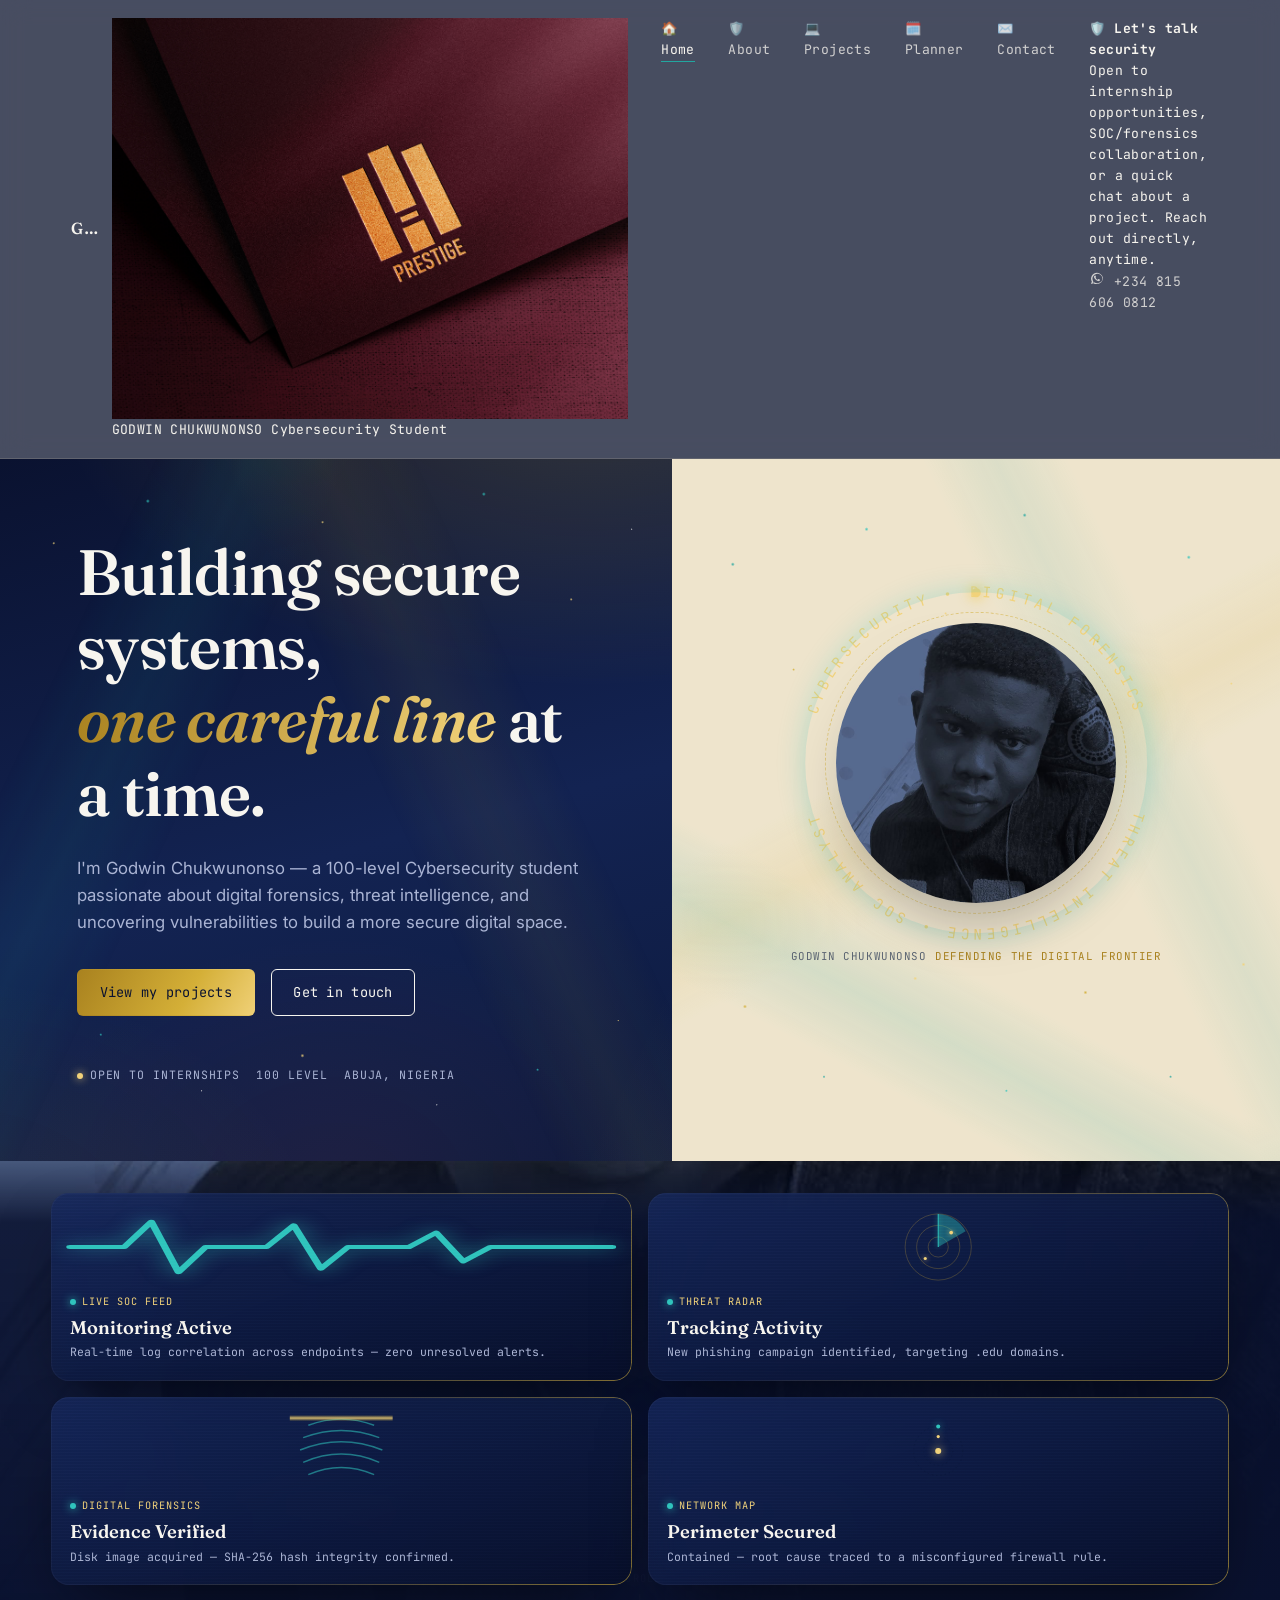
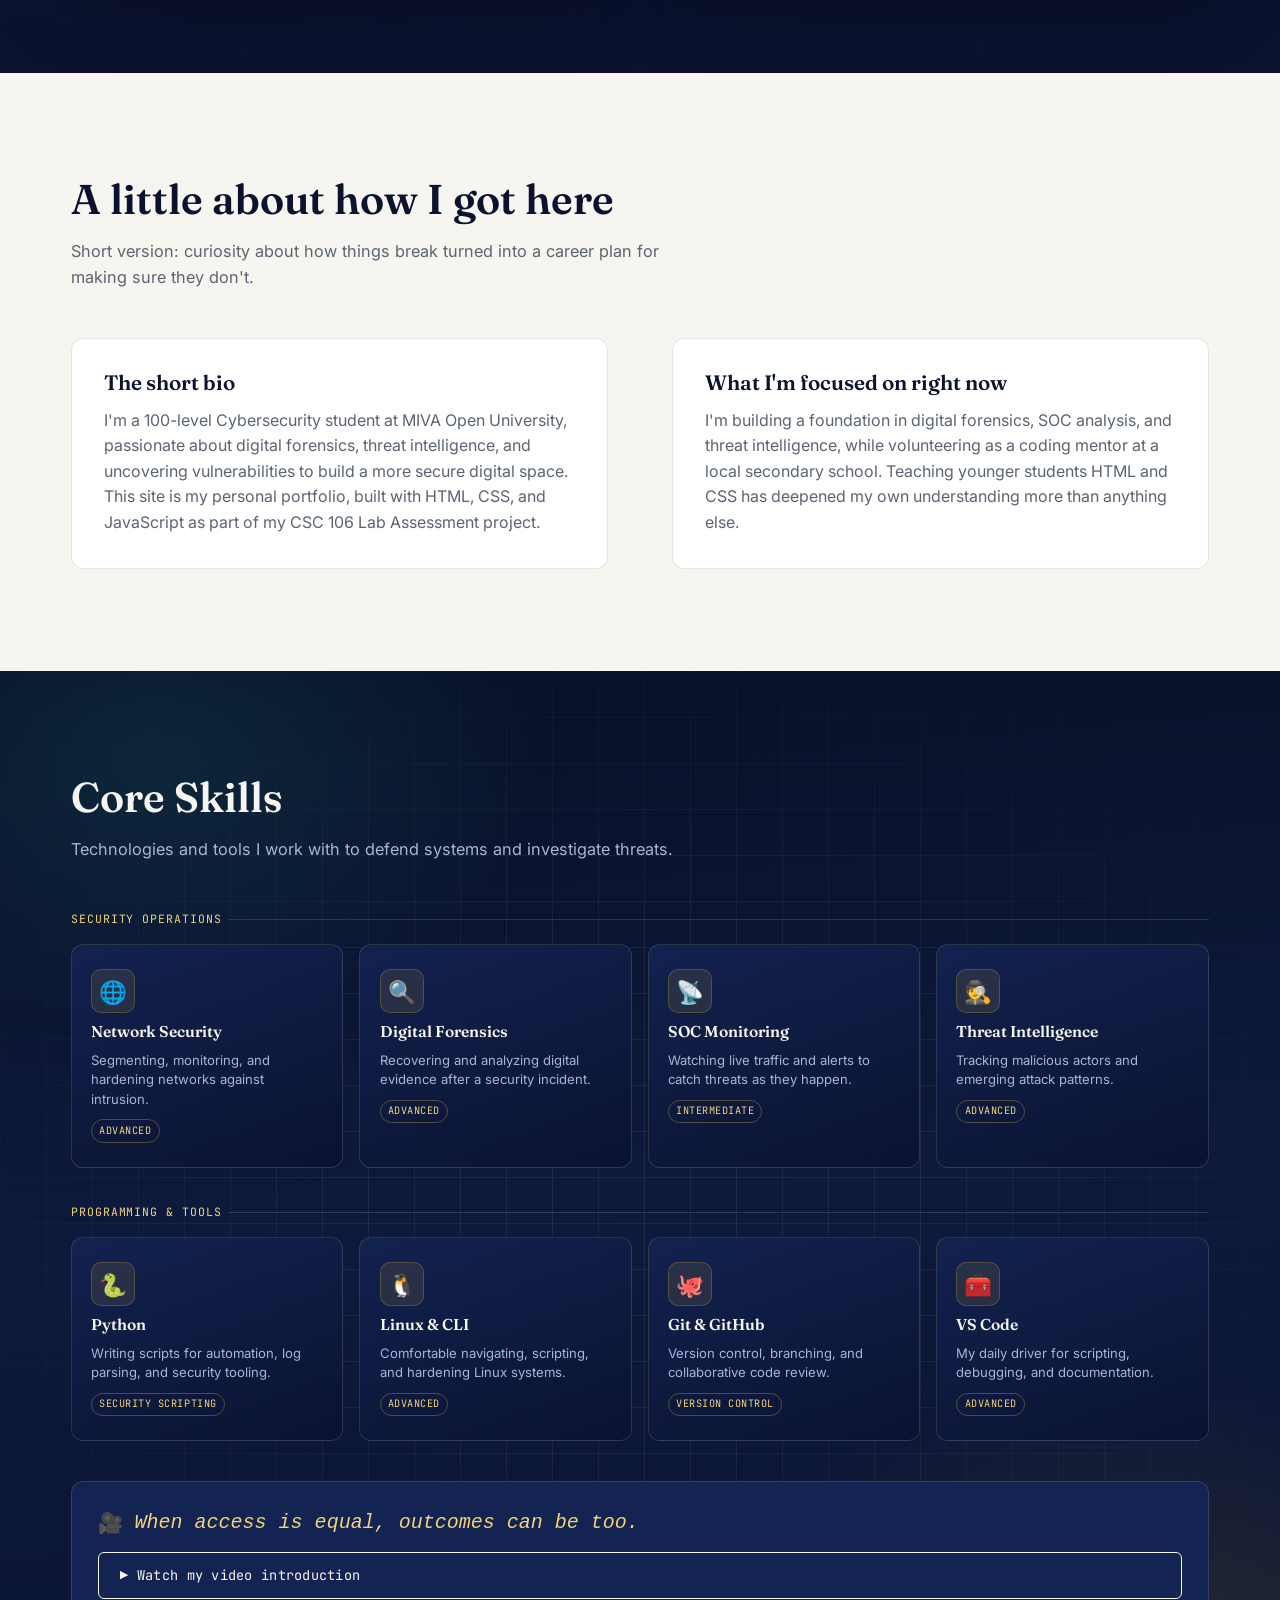
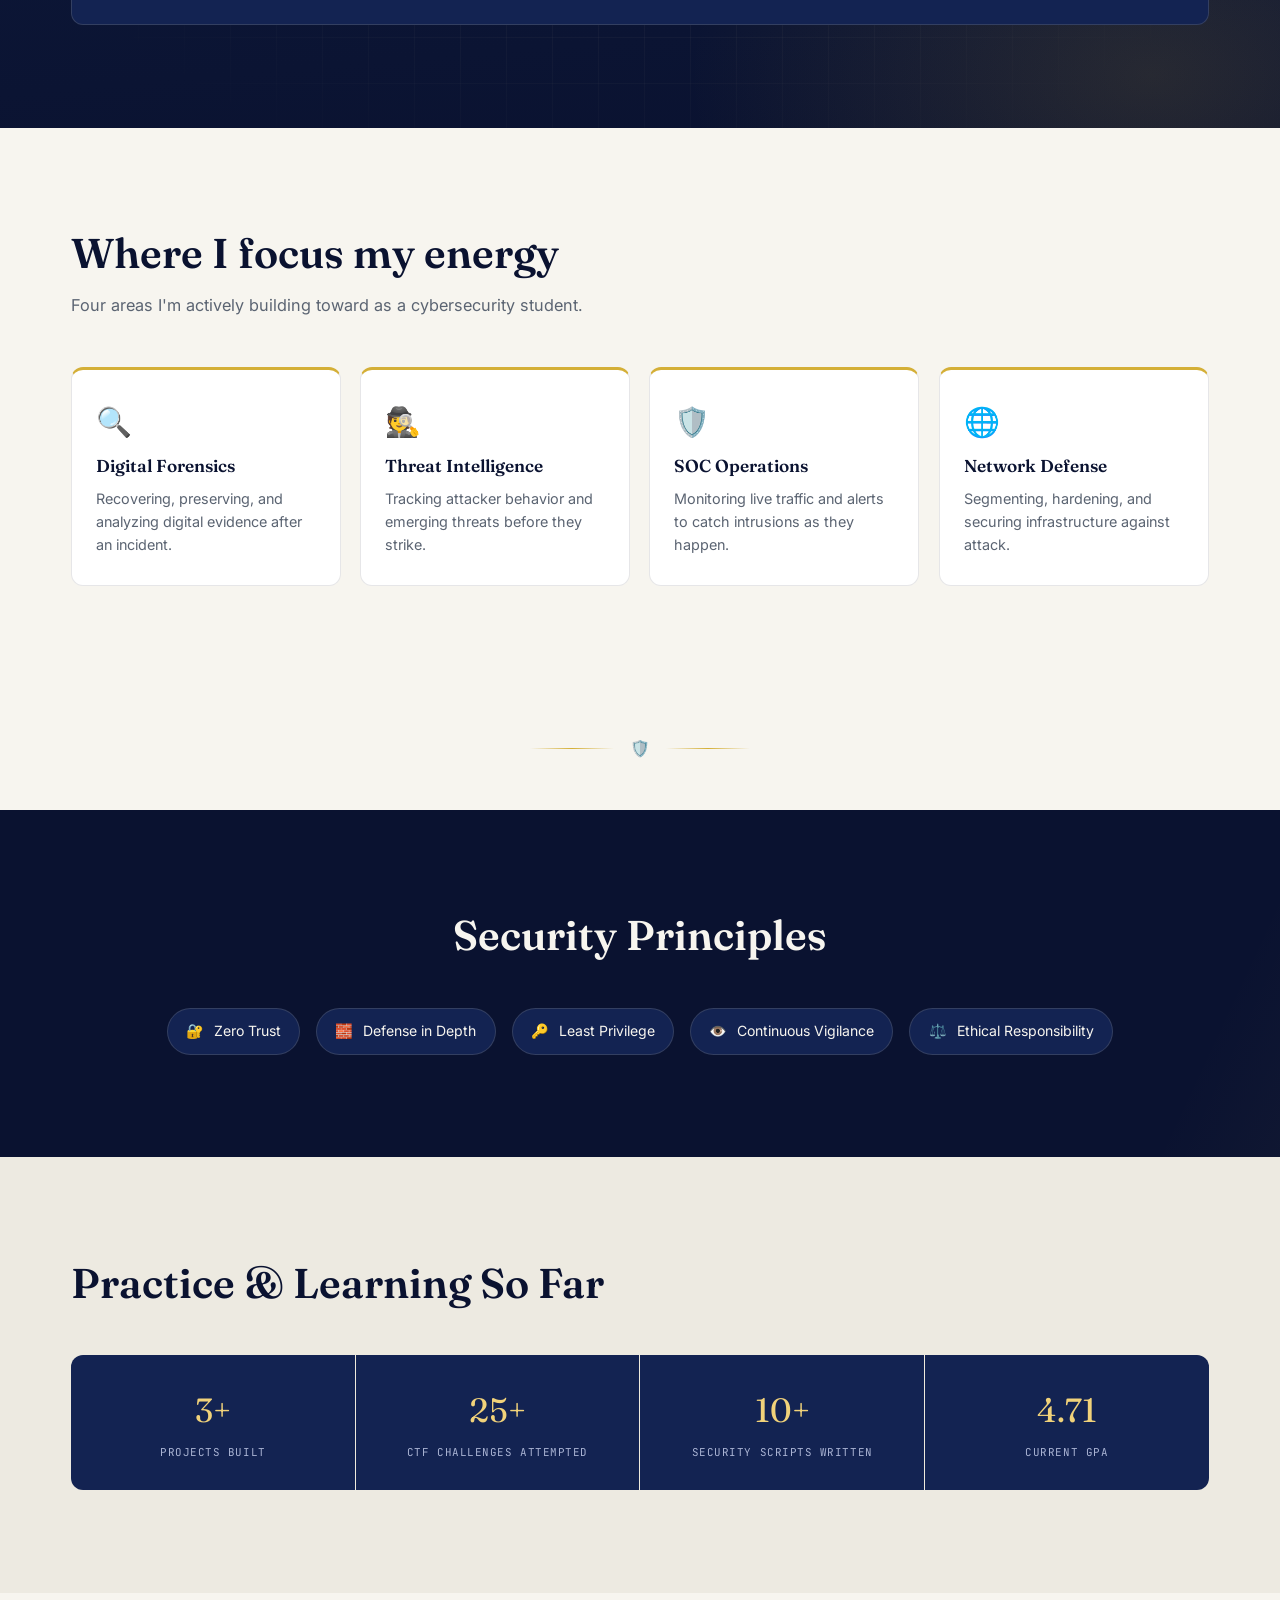
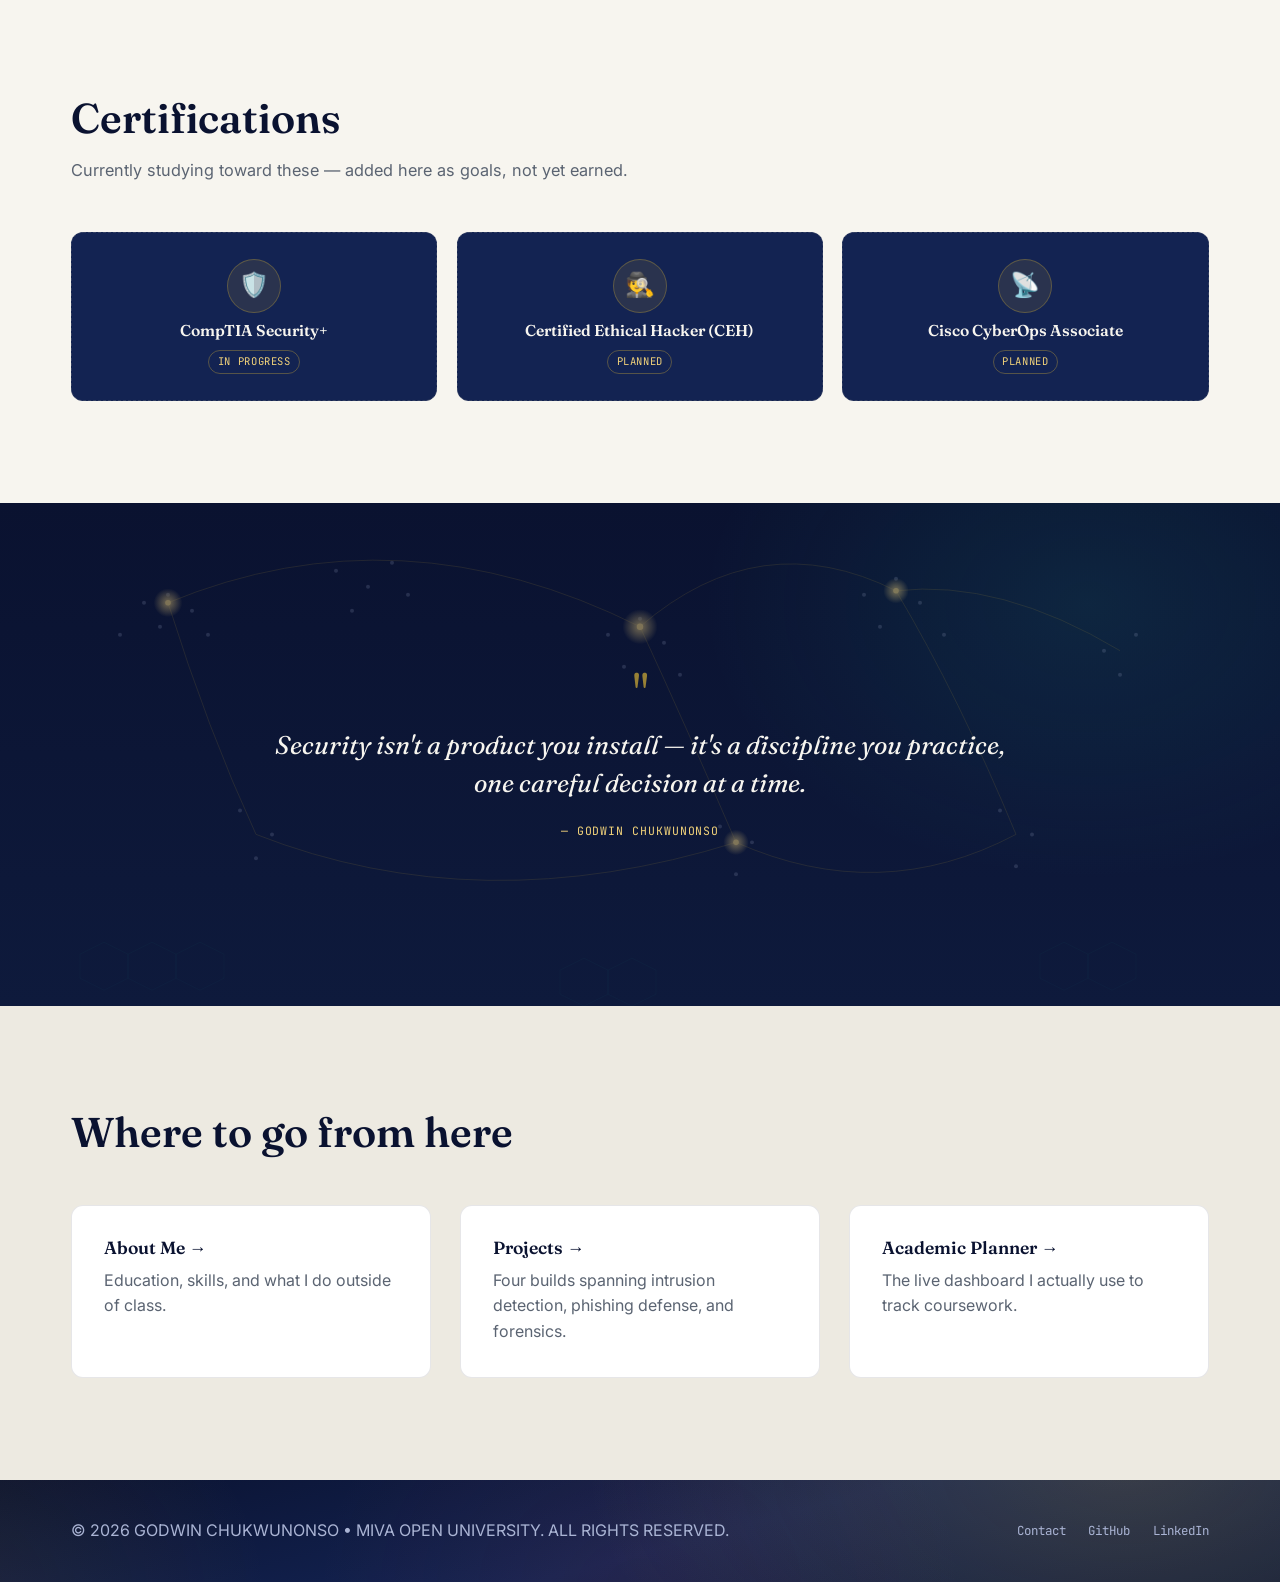
==== commit 8bea749d: "Update index.html" ====
--- a/index.html
+++ b/index.html
@@ -3,8 +3,8 @@
 <head>
   <meta charset="UTF-8">
   <meta name="viewport" content="width=device-width, initial-scale=1.0">
-  <title>Godwin Chukwunonso — Cybersecurity Student</title>
-  <meta name="description" content="Portfolio and academic hub for Godwin Chukwunonso, Cybersecurity student at MIVA Open University.">
+  <title>GODWIN CHUKWUNONSO — Cybersecurity Student</title>
+  <meta name="description" content="Portfolio and academic hub for GODWIN CHUKWUNONSO, Cybersecurity student at MIVA Open University.">
   <link rel="preconnect" href="https://fonts.googleapis.com">
   <link rel="stylesheet" href="css/style.css">
 </head>
@@ -15,11 +15,29 @@
       <a href="index.html" class="nav-mark">GODWIN <span>CHUKWUNONSO</span></a>
       <nav aria-label="Primary">
         <ul class="nav-links">
-          <li><a href="index.html">Home</a></li>
-          <li><a href="about.html">About</a></li>
-          <li><a href="projects.html">Projects</a></li>
-          <li><a href="planner.html">Planner</a></li>
-          <li><a href="contact.html">Contact</a></li>
+          <li class="nav-drawer-header">
+            <div class="nav-drawer-crest">
+              <img src="images/prestige-logo.jpg" alt="Prestige mark">
+            </div>
+            <div class="nav-drawer-heading">
+              <span class="nav-drawer-name">GODWIN CHUKWUNONSO</span>
+              <span class="nav-drawer-tag">Cybersecurity Student</span>
+            </div>
+          </li>
+          <li><a href="index.html"><span class="nav-icon">🏠</span><span class="nav-label">Home</span></a></li>
+          <li><a href="about.html"><span class="nav-icon">🛡️</span><span class="nav-label">About</span></a></li>
+          <li><a href="projects.html"><span class="nav-icon">💻</span><span class="nav-label">Projects</span></a></li>
+          <li><a href="planner.html"><span class="nav-icon">🗓️</span><span class="nav-label">Planner</span></a></li>
+          <li><a href="contact.html"><span class="nav-icon">✉️</span><span class="nav-label">Contact</span></a></li>
+          <li class="nav-contact-card">
+            <span class="nav-contact-icon">🛡️</span>
+            <strong>Let's talk security</strong>
+            <p>Open to internship opportunities, SOC/forensics collaboration, or a quick chat about a project. Reach out directly, anytime.</p>
+            <a class="nav-contact-pill" href="https://wa.me/2348156060812" target="_blank" rel="noopener">
+              <svg viewBox="0 0 24 24" width="16" height="16" fill="currentColor" aria-hidden="true"><path d="M17.6 6.32A8.86 8.86 0 0 0 12.02 4a8.94 8.94 0 0 0-7.75 13.4L3 21l3.72-1.24A8.94 8.94 0 0 0 12.02 21h.02a8.94 8.94 0 0 0 8.94-8.94 8.86 8.86 0 0 0-3.38-5.74zm-5.58 13.4h-.02a7.42 7.42 0 0 1-3.78-1.04l-.27-.16-2.24.74.75-2.18-.18-.28a7.44 7.44 0 1 1 13.84-3.86 7.44 7.44 0 0 1-8.1 6.78zm4.08-5.57c-.22-.11-1.31-.65-1.51-.72s-.35-.11-.5.11-.58.72-.71.87-.26.17-.48.06a6.1 6.1 0 0 1-1.8-1.11 6.75 6.75 0 0 1-1.24-1.55c-.13-.22 0-.34.1-.45s.22-.26.33-.39a1.5 1.5 0 0 0 .22-.37.4.4 0 0 0 0-.39c-.06-.11-.5-1.21-.69-1.66s-.37-.38-.5-.39-.28 0-.43 0a.83.83 0 0 0-.6.28 2.53 2.53 0 0 0-.79 1.88 4.4 4.4 0 0 0 .92 2.33 10.06 10.06 0 0 0 3.86 3.41c1.44.62 2 .67 2.44.62s1.31-.53 1.5-1.05.19-.96.13-1.05-.2-.15-.42-.26z"/></svg>
+              +234 815 606 0812
+            </a>
+          </li>
         </ul>
       </nav>
       <button class="nav-toggle" aria-expanded="false" aria-label="Toggle navigation menu">
@@ -65,7 +83,7 @@
             <div class="orbit-ring-inner"></div>
             <div class="orbit-dot"></div>
             <div class="avatar-frame" data-hero-item="visual" data-tilt>
-              <img src="images/Project.jpg" alt="Godwin Chukwunonso — Cybersecurity student portrait">
+              <img src="images/Homepagebackground.jpg" alt="Godwin Chukwunonso — Cybersecurity student portrait">
             </div>
           </div>
           <div class="avatar-caption">
@@ -186,7 +204,7 @@
         <div class="grid-2">
           <div class="bio-card" data-reveal>
             <h3 style="font-size:1.3rem; margin-bottom: 0.8rem;">The short bio</h3>
-            <p style="color: var(--slate);">I'm a 100-level Cybersecurity student at MIVA Open University, passionate about digital forensics, threat intelligence, and uncovering vulnerabilities to build a more secure digital space. This site is my personal portfolio, built with HTML, CSS, and JavaScript as part of my COS 106 Lab Assessment project.</p>
+            <p style="color: var(--slate);">I'm a 100-level Cybersecurity student at MIVA Open University, passionate about digital forensics, threat intelligence, and uncovering vulnerabilities to build a more secure digital space. This site is my personal portfolio, built with HTML, CSS, and JavaScript as part of my CSC 106 Lab Assessment project.</p>
           </div>
           <div class="bio-card" data-reveal>
             <h3 style="font-size:1.3rem; margin-bottom: 0.8rem;">What I'm focused on right now</h3>
@@ -266,10 +284,10 @@
         </div>
 
         <div class="audio-block" data-reveal style="margin-top: 2.5rem;">
-          <div class="audio-block-label">🎥 <em>Curious enough to break things, careful enough to fix them.</em></div>
-          <div class="video-embed">
-            <iframe src="https://www.youtube.com/embed/VLbDBEyIaO4" title="Godwin Chukwunonso — Video Introduction" frameborder="0" allow="accelerometer; autoplay; clipboard-write; encrypted-media; gyroscope; picture-in-picture; web-share" allowfullscreen loading="lazy"></iframe>
-          </div>
+          <div class="audio-block-label">🎥 <em>When access is equal, outcomes can be too.</em></div>
+          <a class="btn btn-outline" href="https://youtu.be/VLbDBEyIaO4?si=UutKPcKKAxS0ssSB" target="_blank" rel="noopener">
+            ▶ Watch my video introduction
+          </a>
         </div>
       </div>
     </section>
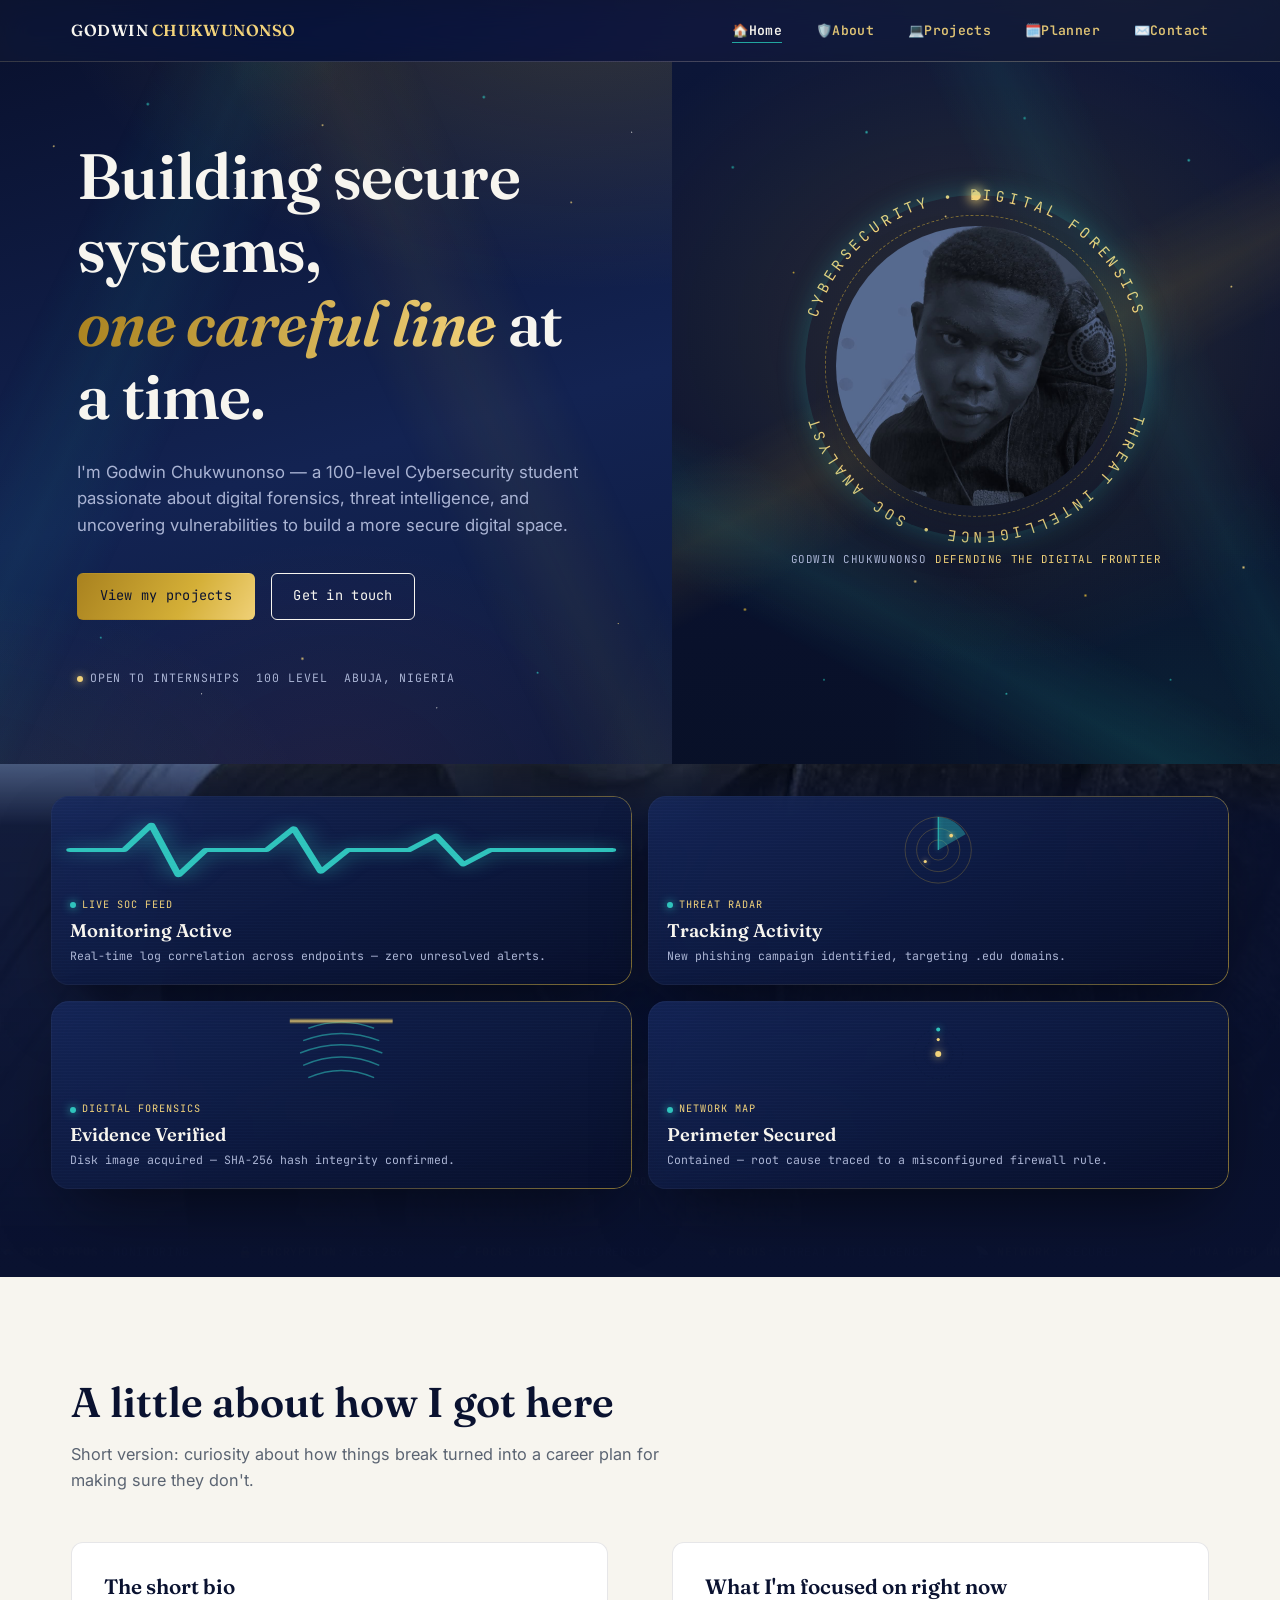
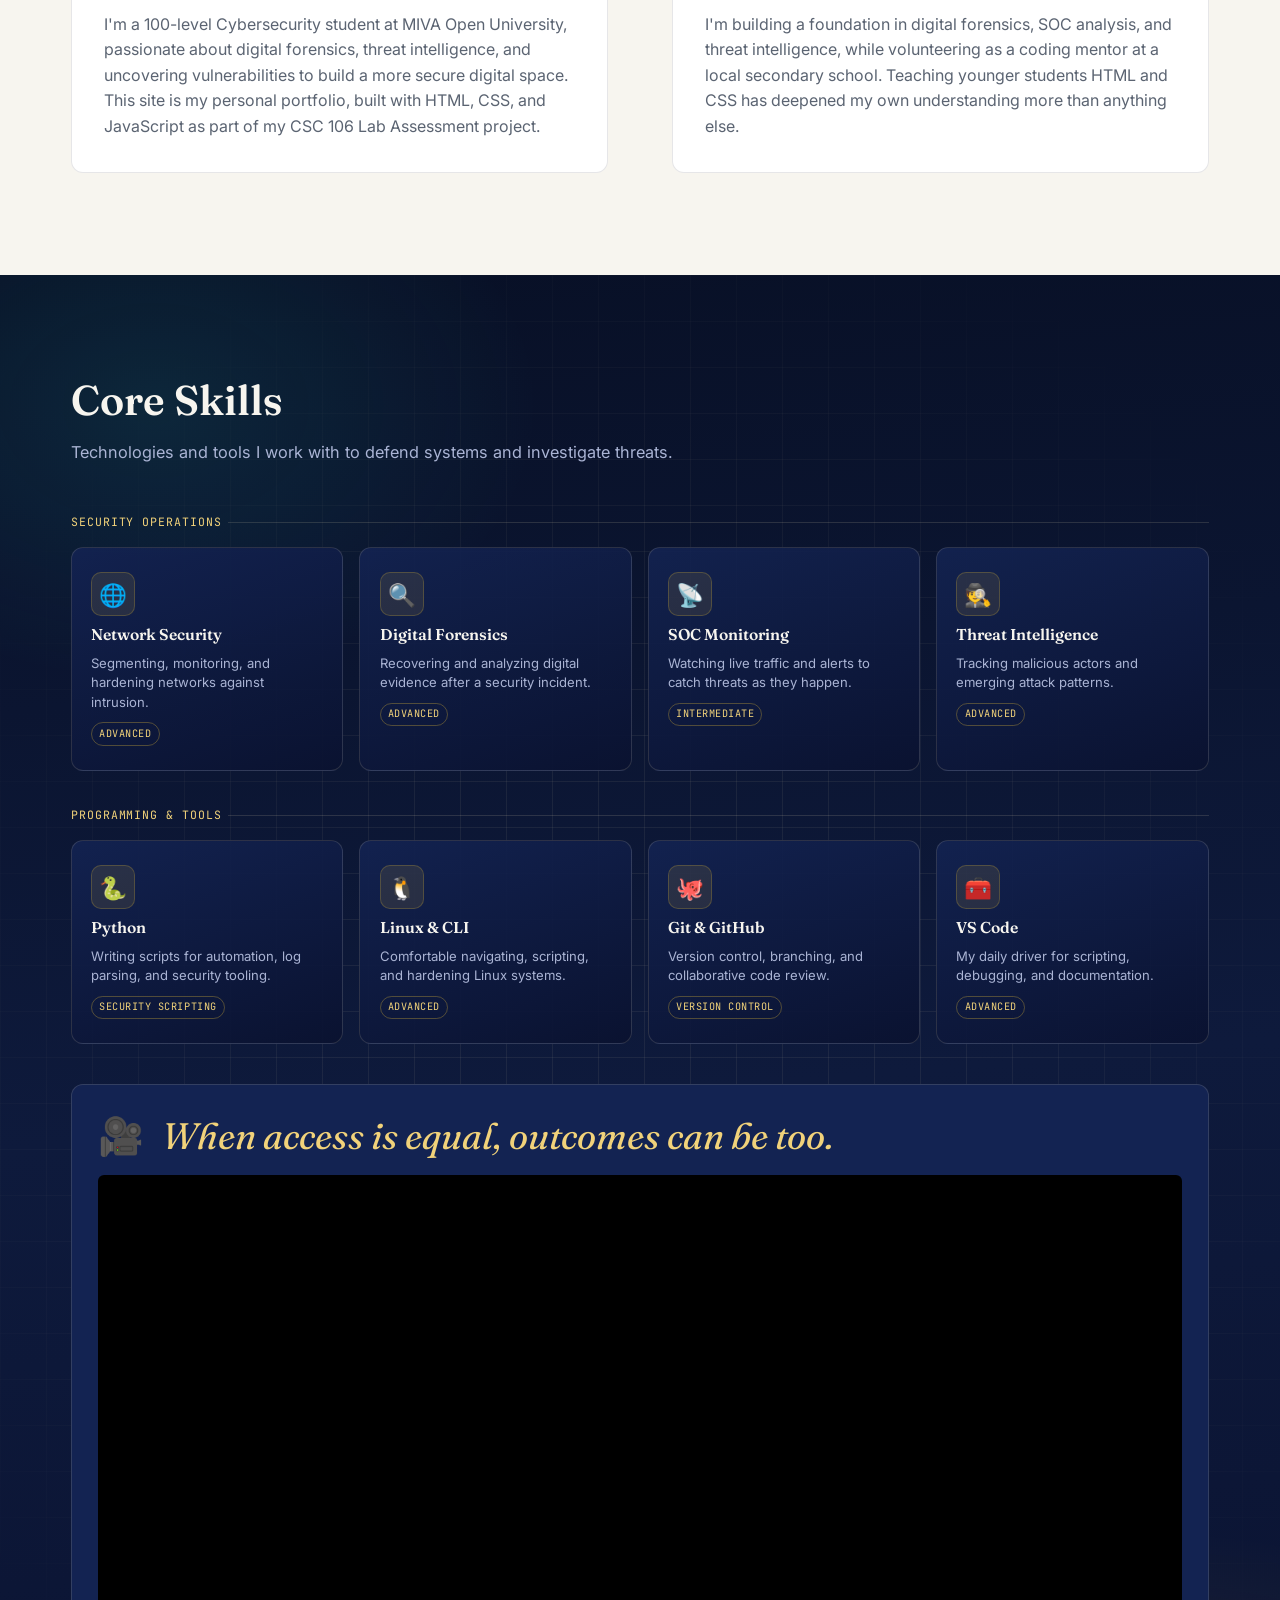
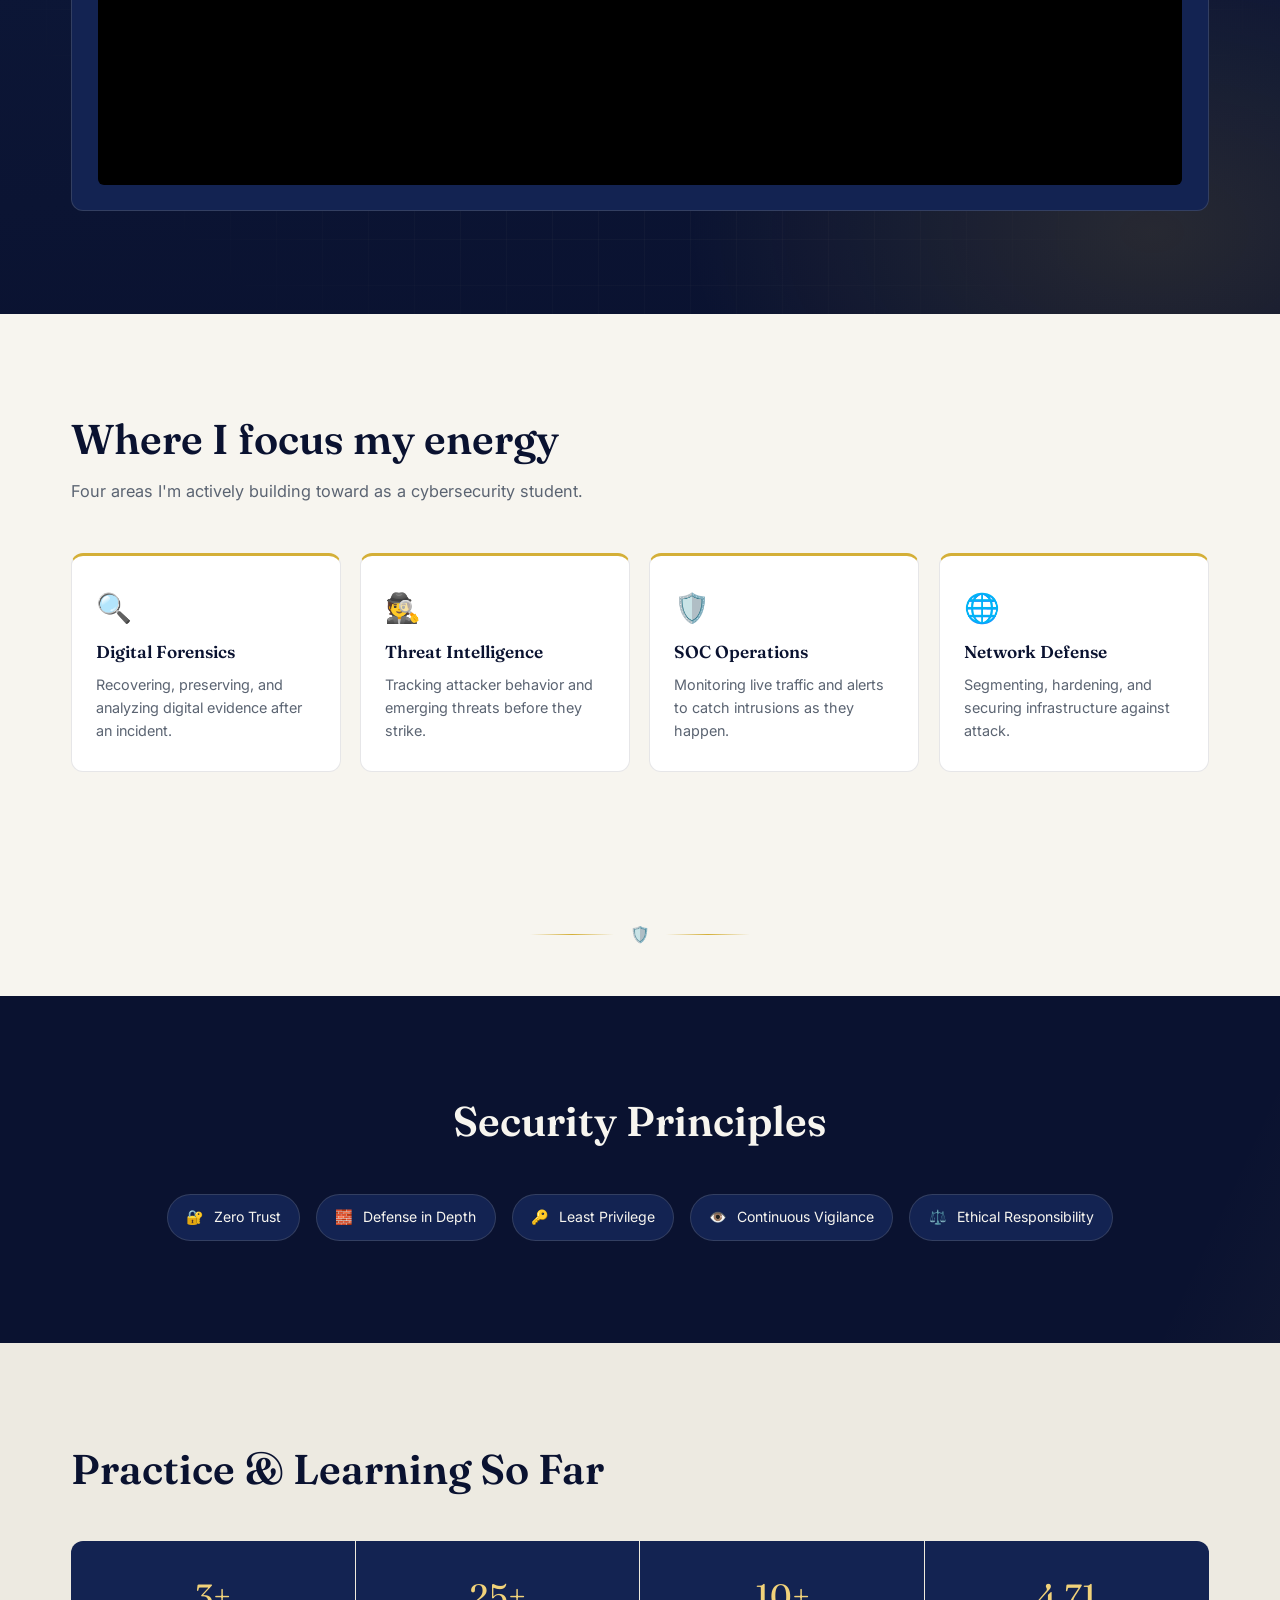
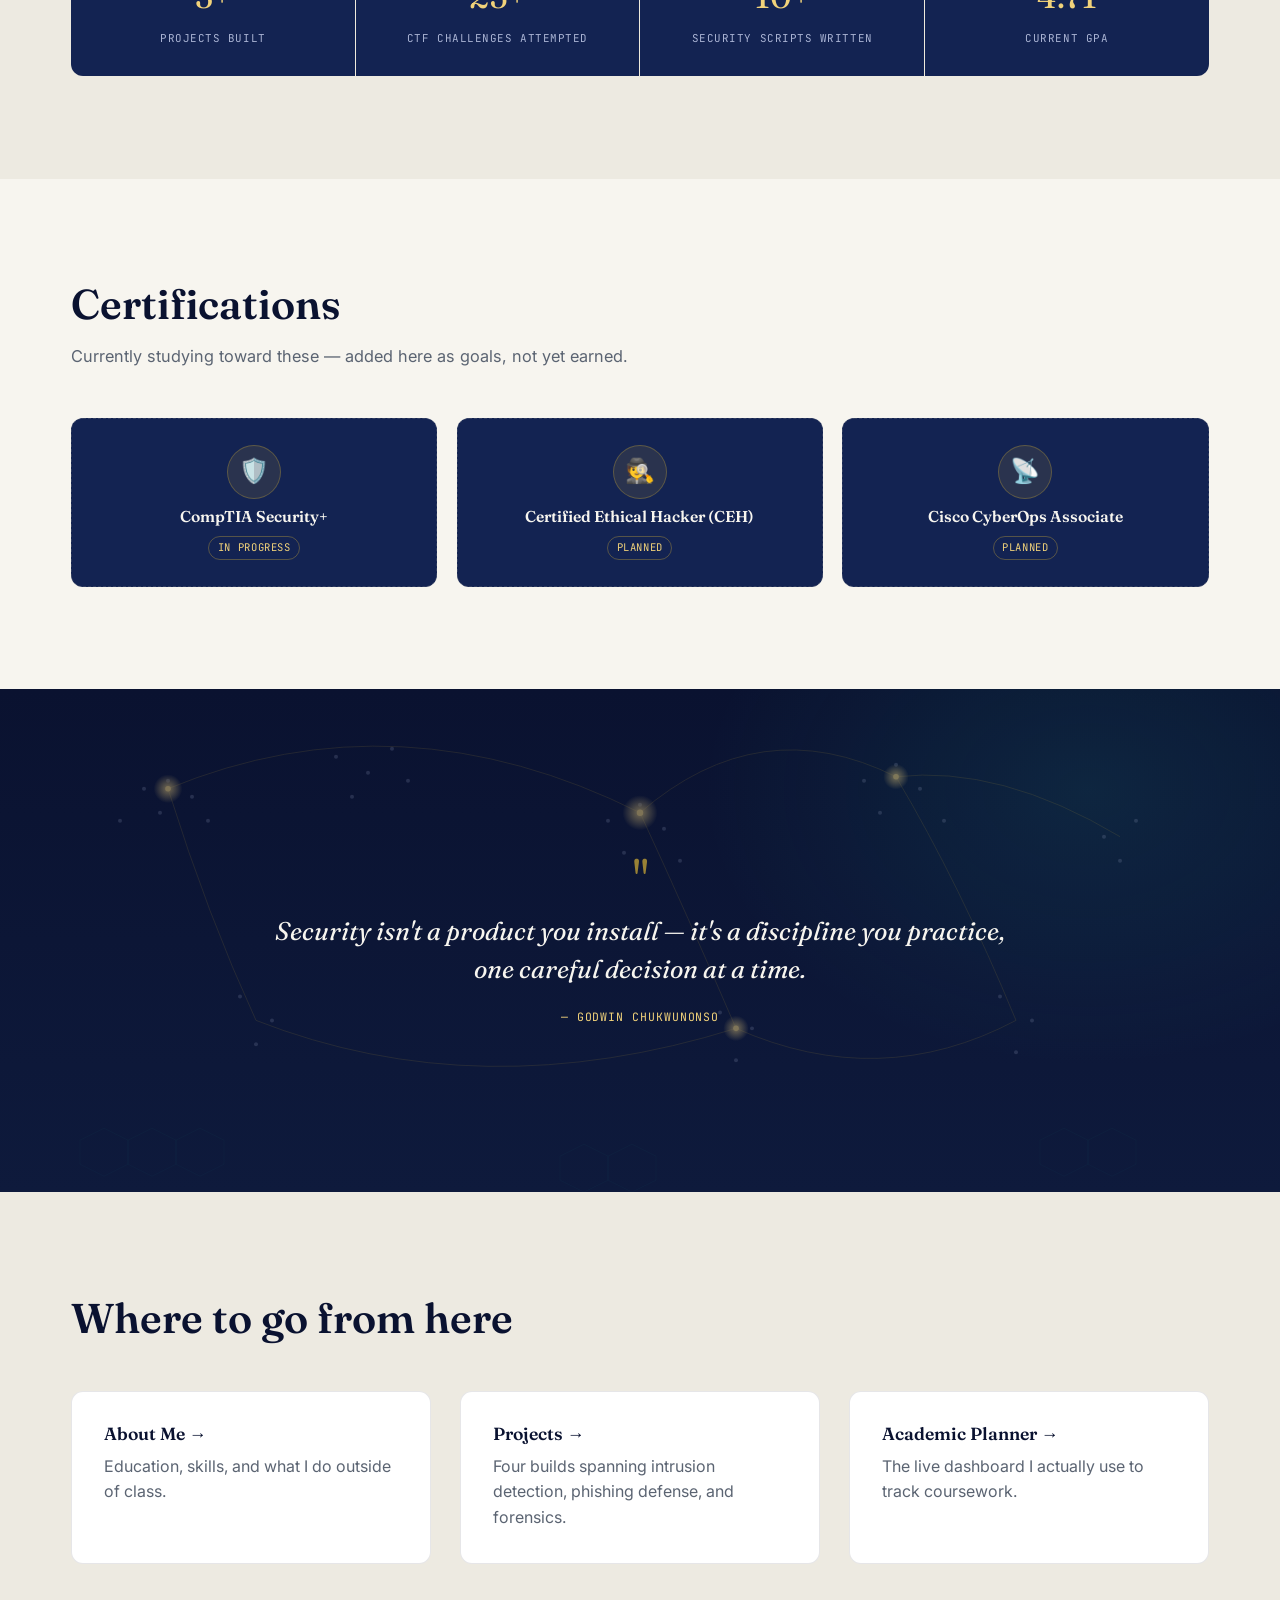
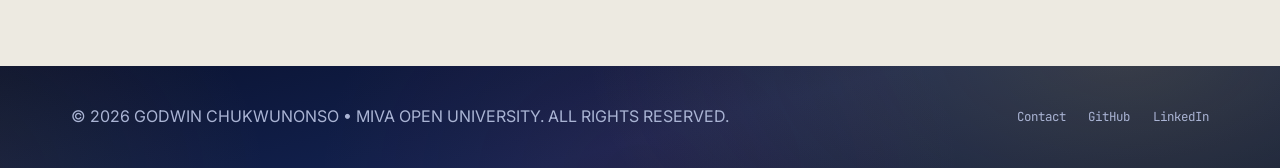
==== commit c156445b: "Update index.html" ====
--- a/index.html
+++ b/index.html
@@ -285,9 +285,16 @@
 
         <div class="audio-block" data-reveal style="margin-top: 2.5rem;">
           <div class="audio-block-label">🎥 <em>When access is equal, outcomes can be too.</em></div>
-          <a class="btn btn-outline" href="https://youtu.be/VLbDBEyIaO4?si=UutKPcKKAxS0ssSB" target="_blank" rel="noopener">
-            ▶ Watch my video introduction
-          </a>
+          <div class="video-embed">
+            <iframe
+              src="https://www.youtube.com/embed/VLbDBEyIaO4"
+              title="Godwin Chukwunonso — Video Introduction"
+              style="width:100%; aspect-ratio:16/9; height:auto; border:0;"
+              allow="accelerometer; autoplay; clipboard-write; encrypted-media; gyroscope; picture-in-picture; web-share"
+              allowfullscreen
+              loading="lazy">
+            </iframe>
+          </div>
         </div>
       </div>
     </section>
--- a/css/style.css
+++ b/css/style.css
@@ -160,10 +160,16 @@
   position: sticky;
   top: 0;
   z-index: 100;
+  border-bottom: 1px solid var(--ink-line);
+}
+.site-nav::before {
+  content: '';
+  position: absolute;
+  inset: 0;
+  z-index: -1;
   backdrop-filter: blur(14px) saturate(160%);
   -webkit-backdrop-filter: blur(14px) saturate(160%);
   background: rgba(10, 18, 48, 0.74);
-  border-bottom: 1px solid var(--ink-line);
   transition: background 0.4s var(--ease);
 }
 .nav-inner {
@@ -196,8 +202,10 @@
 .nav-links a {
   position: relative;
   padding-bottom: 4px;
-  opacity: 0.78;
-  transition: opacity 0.4s var(--ease-smooth);
+  color: var(--gold-bright);
+  font-weight: 600;
+  opacity: 0.92;
+  transition: opacity 0.4s var(--ease-smooth), color 0.4s var(--ease-smooth);
 }
 .nav-links a::after {
   content: '';
@@ -210,7 +218,7 @@
   transform-origin: left;
   transition: transform 0.45s var(--ease-smooth);
 }
-.nav-links a:hover, .nav-links a[aria-current="page"] { opacity: 1; }
+.nav-links a:hover, .nav-links a[aria-current="page"] { opacity: 1; color: var(--paper); }
 .nav-links a:hover::after, .nav-links a[aria-current="page"]::after { transform: scaleX(1); }
 
 .nav-toggle {
@@ -377,7 +385,10 @@
 
 .hero-visual {
   position: relative;
-  background: #EEE4CC;
+  background:
+    radial-gradient(ellipse 640px 520px at 50% 38%, rgba(212, 175, 55, 0.16), transparent 65%),
+    radial-gradient(ellipse 500px 420px at 85% 95%, rgba(34, 166, 160, 0.10), transparent 60%),
+    linear-gradient(175deg, #0C1638 0%, #0A1230 55%, #081026 100%);
   display: flex;
   align-items: center;
   justify-content: center;
@@ -443,7 +454,10 @@
   overflow: hidden;
   box-shadow: 0 30px 60px -20px rgba(11,18,32,0.35);
 }
-.avatar-frame img { width: 100%; height: 100%; object-fit: cover; object-position: center 18%; }
+/* FIX: was object-position: top, which cropped the head off in the
+   circular frame. Center it (with a slight upward bias) so the face
+   is fully visible inside the circle. */
+.avatar-frame img { width: 100%; height: 100%; object-fit: cover; object-position: center 8%; }
 .avatar-caption {
   margin-top: 2.8rem;
   text-align: center;
@@ -463,6 +477,8 @@
   .avatar-caption { flex-direction: row; gap: 0.8em; }
 }
 .avatar-caption .glow { color: var(--gold-deep); }
+.hero-visual .avatar-caption { color: var(--mist); }
+.hero-visual .avatar-caption .glow { color: var(--gold-bright); }
 .avatar-tag {
   position: absolute;
   bottom: 14px; left: 14px; right: 14px;
@@ -1483,6 +1499,10 @@
 }
 .section--network .wrap { position: relative; z-index: 1; }
 
+/* ---------- About-page bio surface (dark panel behind portrait) ----------
+   FIX: the faint circular watermark behind the bio text now uses
+   images/yourimage1.png as requested. The home page hero/avatar keeps
+   using images/Homepagebackground.jpg — untouched. */
 .bio-surface {
   position: relative;
   color: var(--paper);
@@ -1688,13 +1708,13 @@
   gap: 0.9rem;
 }
 .audio-block-label {
-  font-family: var(--font-mono);
-  font-size: clamp(0.95rem, 2.8vw, 1.25rem);
-  line-height: 1.5;
+  font-family: var(--font-display);
+  font-size: clamp(1.5rem, 6vw, 2.3rem);
+  line-height: 1.35;
   color: var(--mist);
   display: flex;
   align-items: flex-start;
-  gap: 0.6em;
+  gap: 0.5em;
 }
 .audio-block-label em { color: var(--gold-bright); font-style: italic; }
 .audio-block audio {
@@ -1703,19 +1723,18 @@
   border-radius: 999px;
 }
 .video-embed {
-  position: relative;
   width: 100%;
-  aspect-ratio: 16 / 9;
   border-radius: var(--radius-sm);
   overflow: hidden;
   background: #000;
-}
-.video-embed iframe {
-  position: absolute;
-  inset: 0;
+  display: flex;
+  justify-content: center;
+}
+.video-embed video {
+  display: block;
   width: 100%;
-  height: 100%;
-  border: 0;
+  height: auto;
+  max-height: 75vh;
 }
 
 /* ---------- FAQ cards (contact page) ---------- */
@@ -1804,42 +1823,176 @@
 .footer-links { display: flex; gap: 1.4rem; font-family: var(--font-mono); font-size: 0.78rem; }
 .footer-links a:hover { color: var(--teal-bright); }
 
-/* ---------- Mobile nav ---------- */
+/* ---------- Mobile nav drawer ---------- */
+.nav-drawer-header,
+.nav-contact-card { display: none; }
+
 @media (max-width: 760px) {
   .nav-toggle { display: block; }
+
   .nav-links {
     position: fixed;
-    top: 66px;
-    right: 0;
+    top: 0;
+    left: 0;
     bottom: 0;
-    left: 0;
-    background-color: #060B1F !important;
+    width: min(78vw, 300px);
+    right: auto;
+    background: var(--paper);
     flex-direction: column;
-    padding: 2.5rem var(--gutter);
+    align-items: stretch;
+    padding: 3.6rem 0 1.2rem;
     gap: 0;
-    font-size: 1.15rem;
+    font-size: 1rem;
     visibility: hidden;
     pointer-events: none;
     z-index: 9999;
+    overflow-y: auto;
+    transform: translateX(-100%);
+    transition: transform 0.38s var(--ease-smooth), visibility 0.38s;
+    box-shadow: 30px 0 60px -20px rgba(10, 18, 48, 0.35);
   }
   .nav-links.open {
     visibility: visible;
     pointer-events: auto;
+    transform: translateX(0);
   }
+
+  /* Dim + blur the page behind the open drawer */
+  .nav-links::after {
+    content: '';
+    position: fixed;
+    inset: 0;
+    left: min(78vw, 300px);
+    background: rgba(10, 18, 48, 0.45);
+    backdrop-filter: blur(2px);
+    z-index: -1;
+    opacity: 0;
+    pointer-events: none;
+    transition: opacity 0.38s var(--ease-smooth);
+  }
+  .nav-links.open::after { opacity: 1; pointer-events: auto; }
+
+  /* Crest / brand header inside the drawer */
+  .nav-drawer-header {
+    display: flex;
+    align-items: center;
+    gap: 0.7rem;
+    padding: 0 1.1rem 1rem;
+    margin-bottom: 0.3rem;
+    border-bottom: 1px solid var(--paper-line);
+  }
+  .nav-drawer-crest {
+    width: 36px;
+    height: 36px;
+    border-radius: 10px;
+    overflow: hidden;
+    flex-shrink: 0;
+    box-shadow: 0 6px 14px -6px rgba(10, 18, 48, 0.4);
+  }
+  .nav-drawer-crest img { width: 100%; height: 100%; object-fit: cover; }
+  .nav-drawer-heading { display: flex; flex-direction: column; gap: 0.1rem; min-width: 0; }
+  .nav-drawer-name {
+    font-family: var(--font-display);
+    font-size: 0.78rem;
+    font-weight: 600;
+    color: var(--ink);
+    white-space: nowrap;
+    overflow: hidden;
+    text-overflow: ellipsis;
+  }
+  .nav-drawer-tag {
+    font-family: var(--font-mono);
+    font-size: 0.58rem;
+    letter-spacing: 0.05em;
+    text-transform: uppercase;
+    color: var(--teal);
+  }
+
+  /* Nav rows */
   .nav-links a {
-    color: #FFFFFF !important;
+    display: flex;
+    align-items: center;
+    gap: 0.7rem;
+    color: var(--ink);
     opacity: 1;
-    font-weight: 700;
-    letter-spacing: 0.04em;
-    width: 100%;
-    padding: 1.1rem 1.2rem;
-    margin-bottom: 0.7rem;
-    border-radius: 10px;
+    font-weight: 600;
+    font-size: 0.92rem;
+    letter-spacing: 0.01em;
+    width: auto;
+    margin: 0.05rem 0.7rem;
+    padding: 0.6rem 0.8rem;
+    border-radius: var(--radius-sm);
+    background: transparent;
     border-bottom: none;
-    background-color: #16224A !important;
-    box-shadow: 0 4px 14px rgba(0,0,0,0.4);
   }
-  .nav-links a:hover, .nav-links a[aria-current="page"] { color: #060B1F !important; background-color: #F1D27A !important; }
+  .nav-links a::after { display: none; }
+  .nav-icon { font-size: 1rem; line-height: 1; flex-shrink: 0; }
+  .nav-label { flex: 1; }
+  .nav-links a:hover { background: var(--paper-dim); }
+  .nav-links a[aria-current="page"] {
+    background: rgba(212, 175, 55, 0.14);
+    color: var(--gold-deep);
+  }
+  .nav-links a[aria-current="page"] .nav-icon { filter: saturate(1.3); }
+
+  /* Contact / help card pinned near the bottom of the drawer */
+  .nav-contact-card {
+    display: flex;
+    flex-direction: column;
+    gap: 0.45rem;
+    margin: 1rem 0.7rem 0;
+    padding: 1.05rem 1rem;
+    border-radius: var(--radius-md);
+    background: linear-gradient(160deg, var(--ink-soft) 0%, var(--ink) 100%);
+    color: var(--paper);
+    position: relative;
+    overflow: hidden;
+  }
+  .nav-contact-card::before {
+    content: '';
+    position: absolute;
+    inset: 0;
+    background: radial-gradient(ellipse 220px 160px at 90% -10%, rgba(212,175,55,0.22), transparent 65%);
+    pointer-events: none;
+  }
+  .nav-contact-icon {
+    font-size: 1.05rem;
+    width: 32px; height: 32px;
+    display: flex; align-items: center; justify-content: center;
+    border-radius: 8px;
+    background: rgba(212,175,55,0.14);
+    border: 1px solid rgba(212,175,55,0.3);
+  }
+  .nav-contact-card strong {
+    font-family: var(--font-display);
+    font-size: 0.88rem;
+    font-weight: 600;
+    position: relative;
+  }
+  .nav-contact-card p {
+    font-size: 0.7rem;
+    line-height: 1.5;
+    color: var(--mist);
+    position: relative;
+  }
+  .nav-contact-card .nav-contact-pill {
+    display: inline-flex;
+    align-items: center;
+    gap: 0.45em;
+    align-self: flex-start;
+    width: auto;
+    margin: 0.2rem 0 0;
+    font-family: var(--font-mono);
+    font-size: 0.7rem;
+    font-weight: 600;
+    letter-spacing: 0.01em;
+    color: var(--ink);
+    background: linear-gradient(120deg, var(--gold-deep), var(--gold-bright));
+    padding: 0.5em 0.9em;
+    border-radius: 999px;
+    position: relative;
+  }
+  .nav-contact-card .nav-contact-pill:hover { background: linear-gradient(120deg, var(--gold-bright), var(--gold-deep)); }
 }
 
 /* ---------- Page intro (About/Projects/Planner/Contact headers) ---------- */
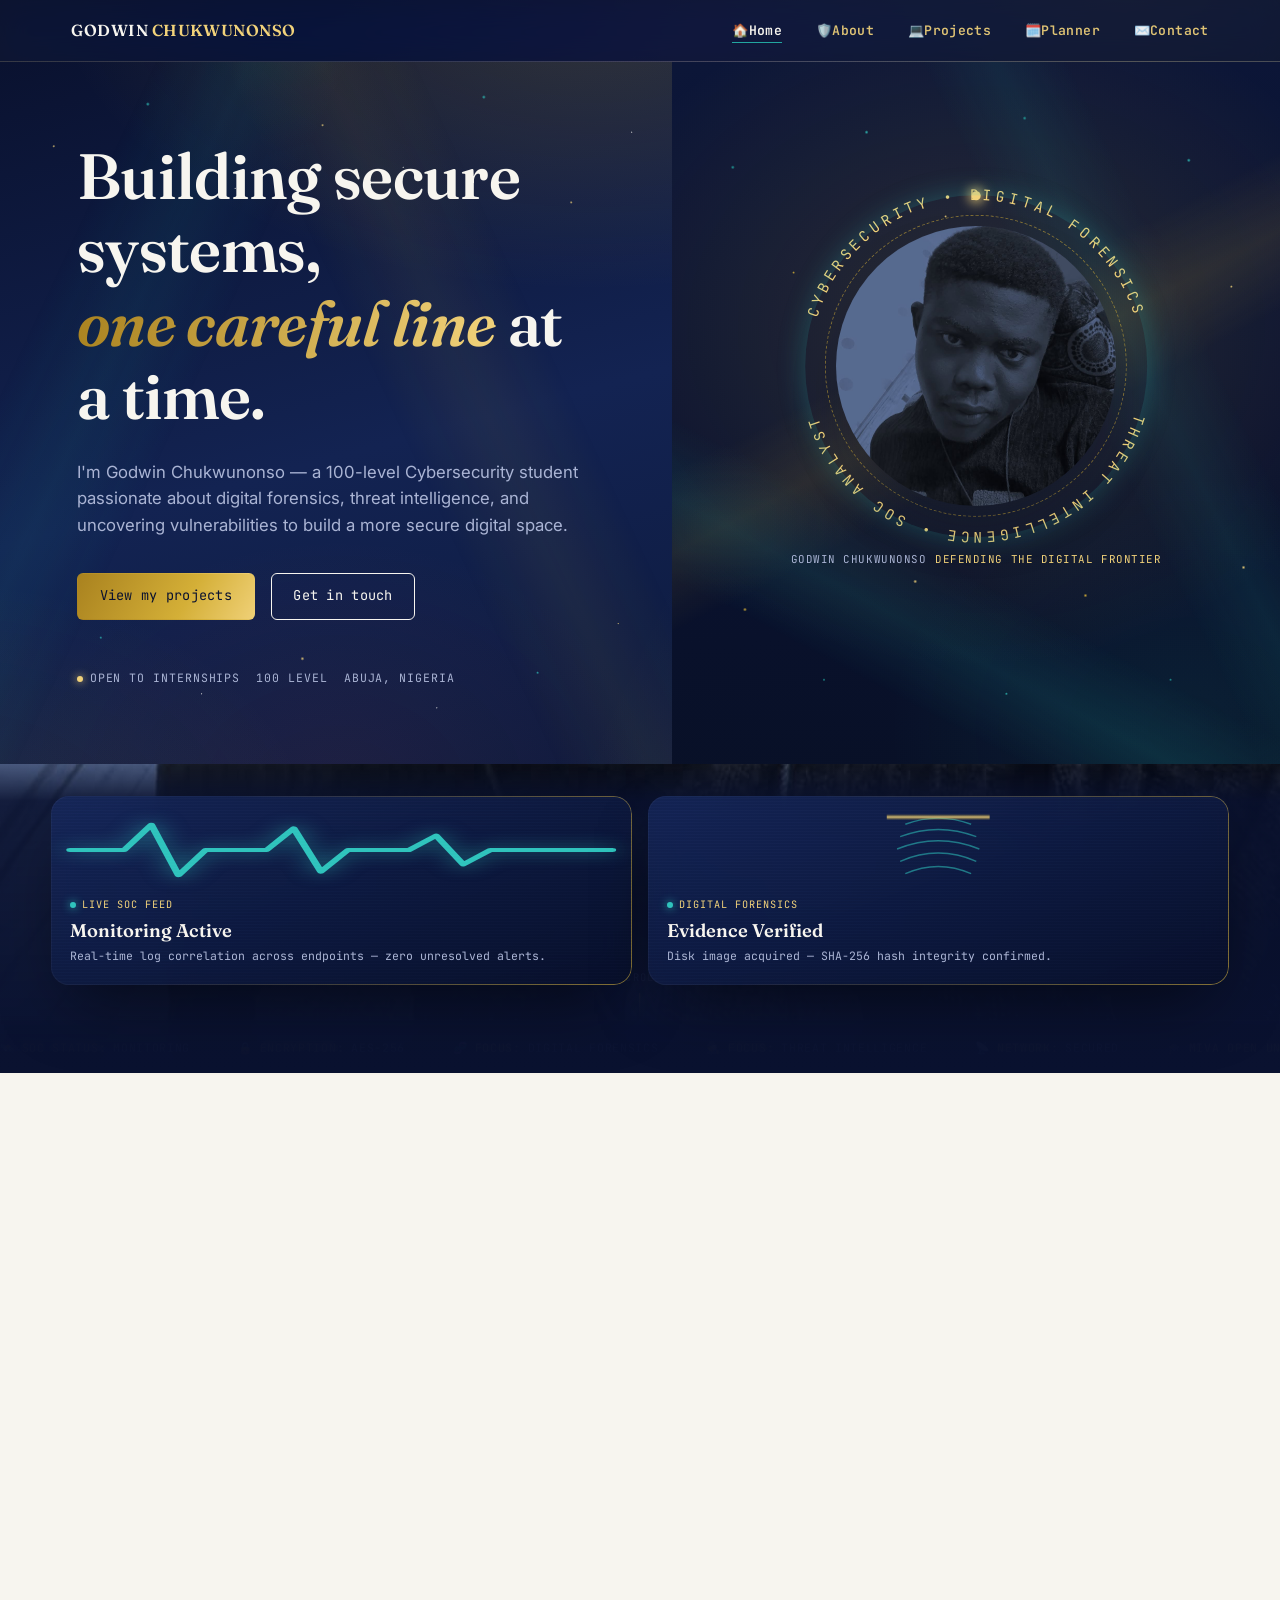
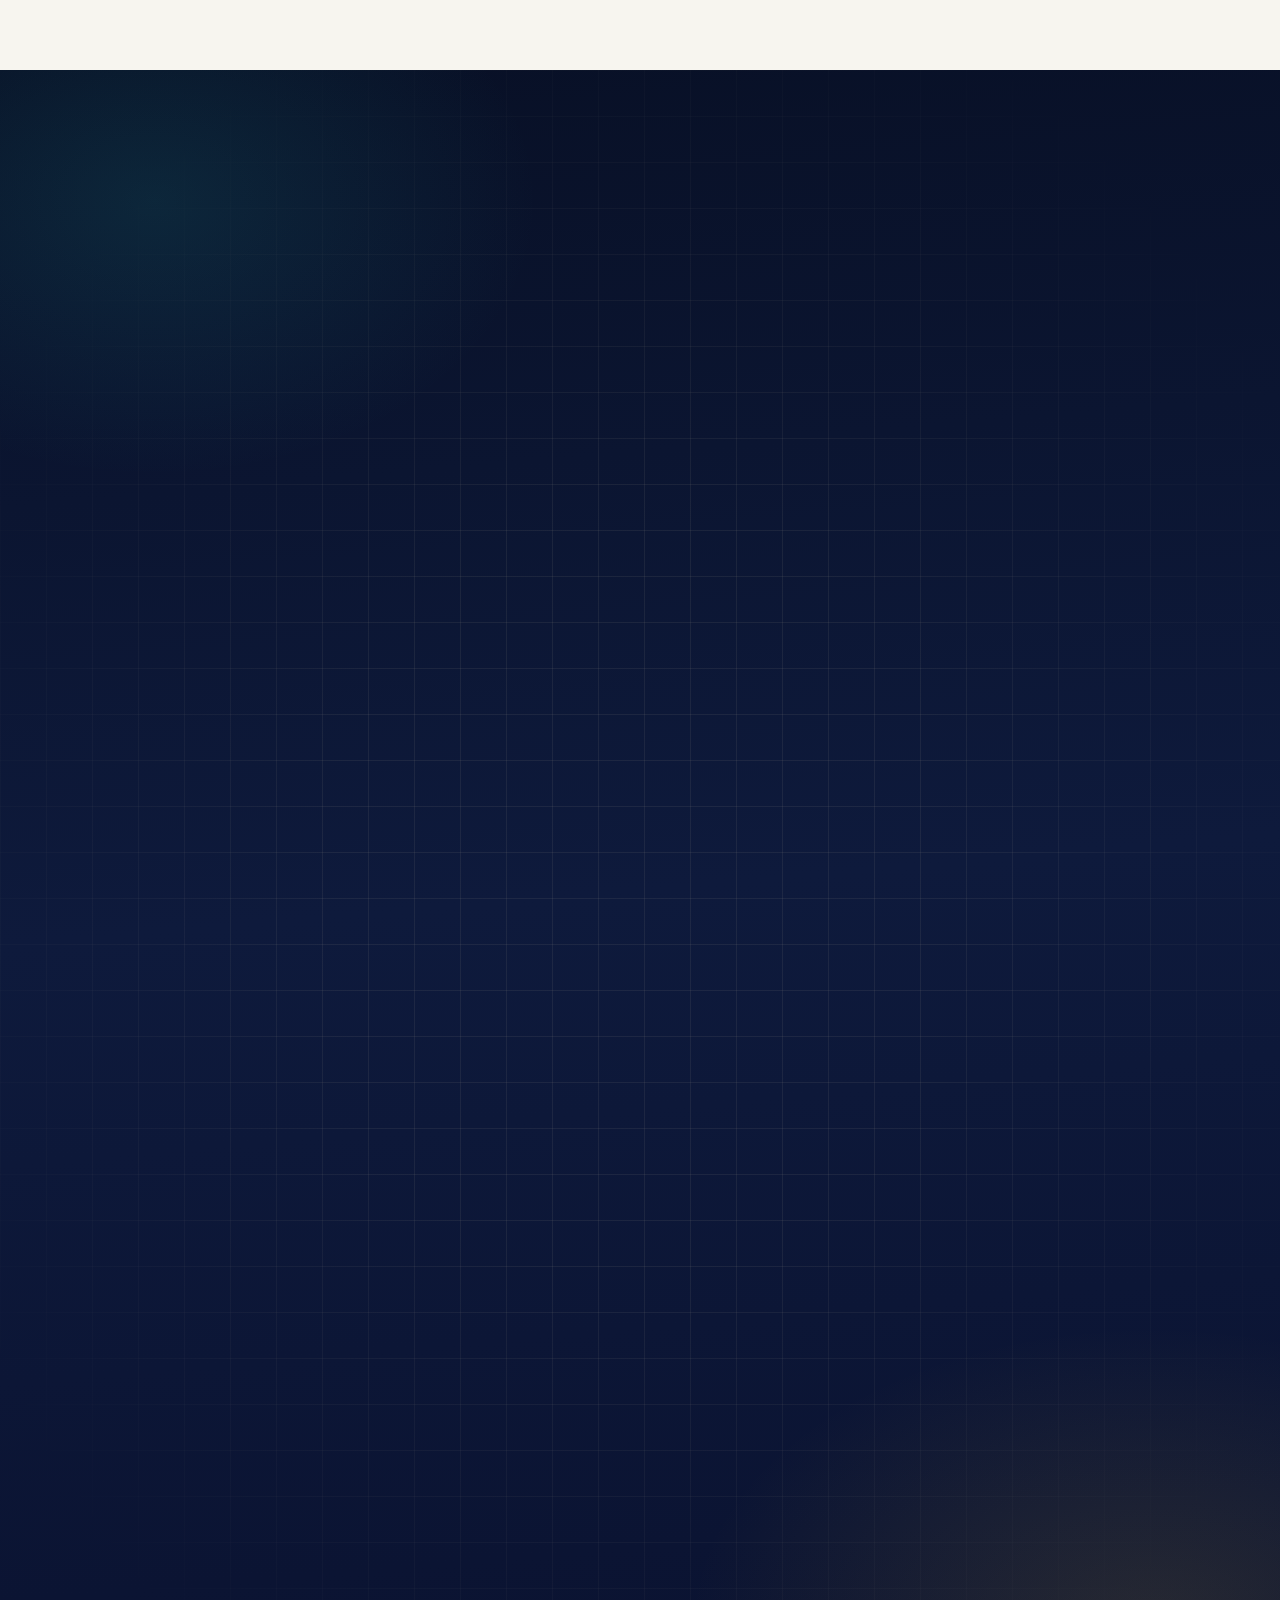
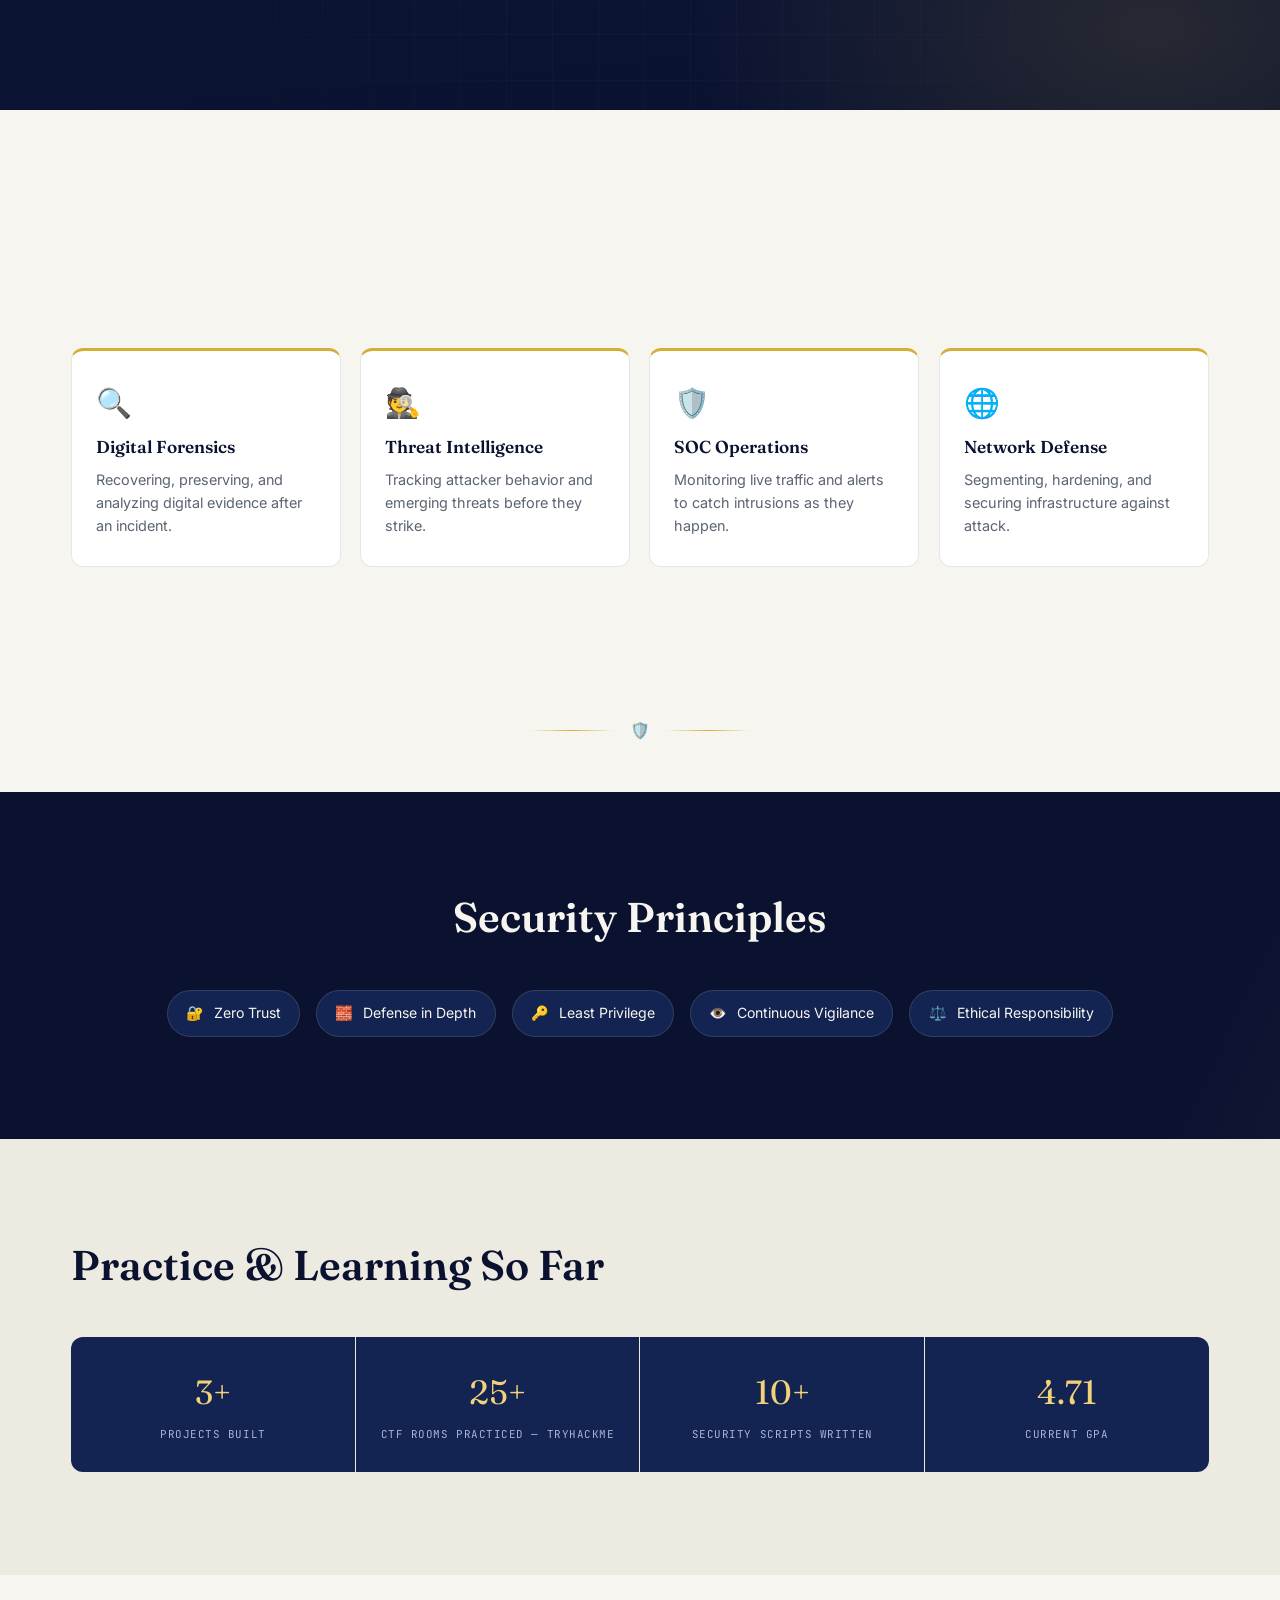
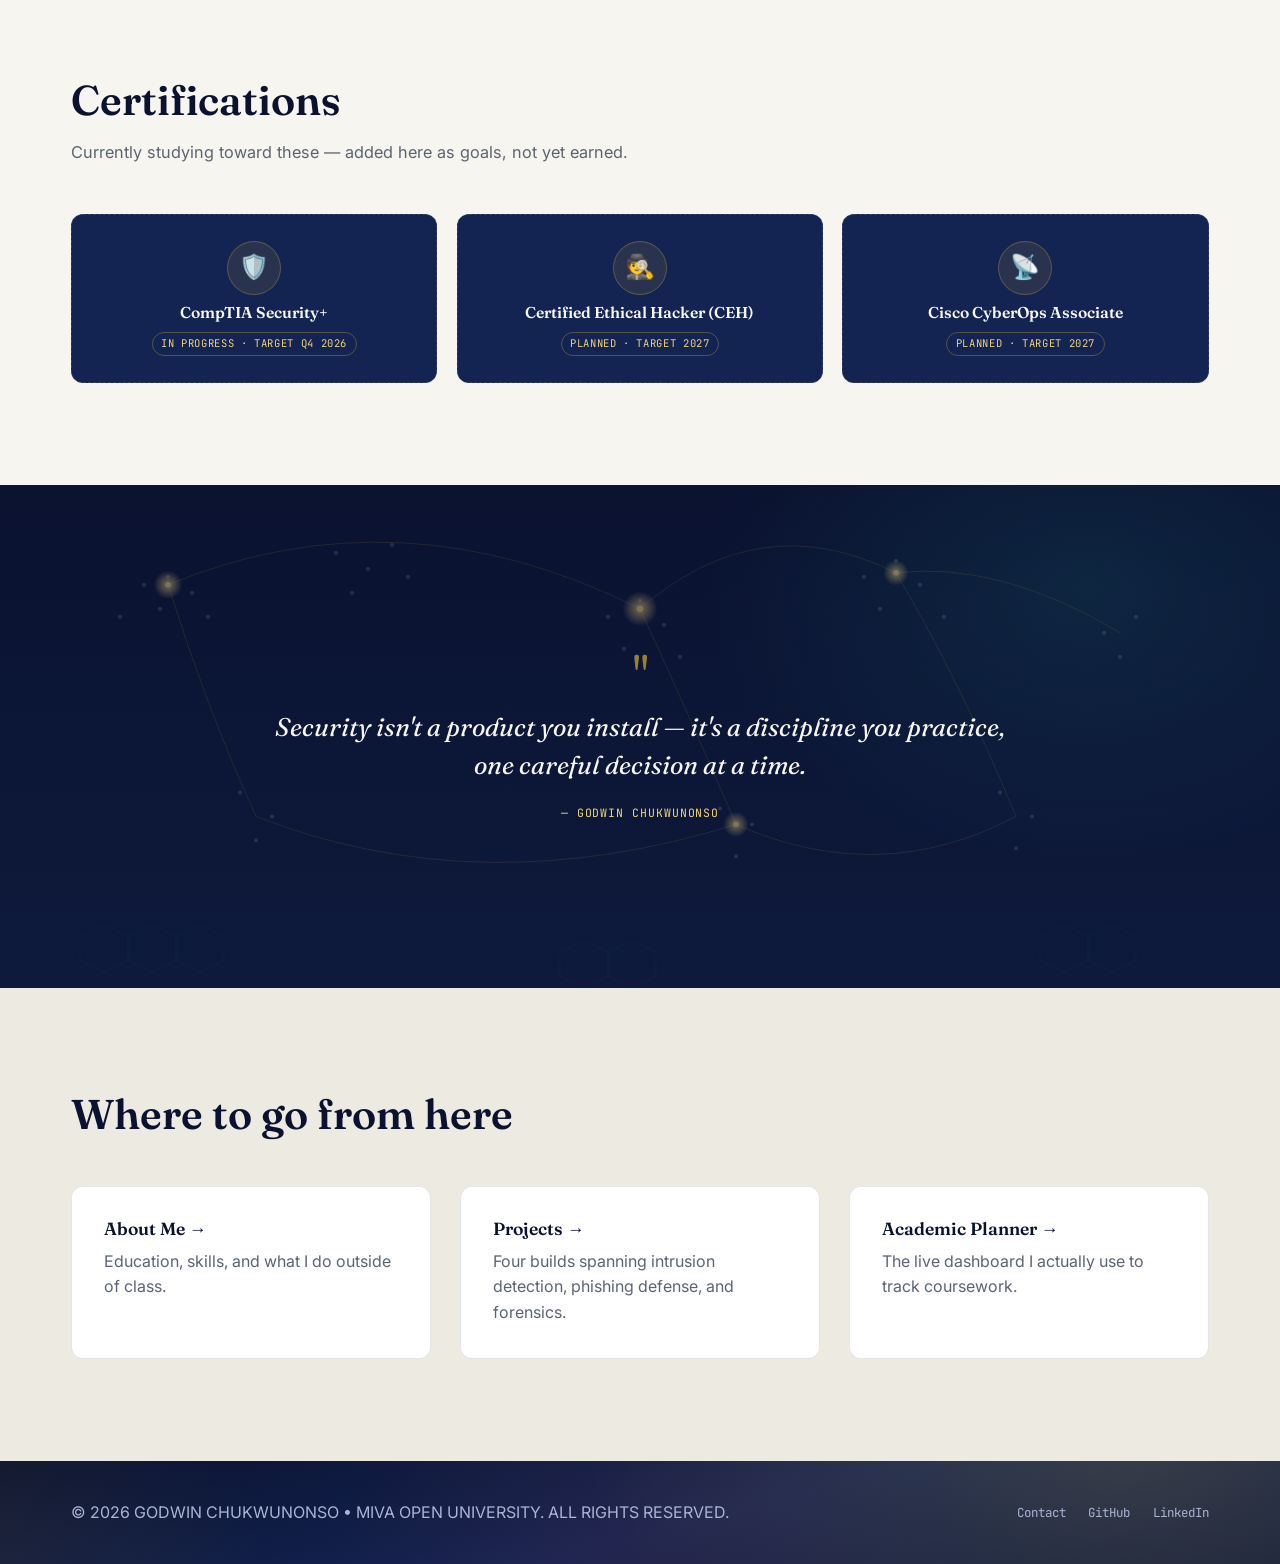
==== commit 5e79182a: "Update index.html" ====
--- a/index.html
+++ b/index.html
@@ -109,25 +109,6 @@
           <p class="hero-hud-text">Real-time log correlation across endpoints — zero unresolved alerts.</p>
         </div>
 
-        <div class="hero-hud hero-hud--bottom-left">
-          <div class="hero-hud-visual">
-            <svg class="hero-hud-svg" viewBox="0 0 100 100" aria-hidden="true">
-              <circle cx="50" cy="50" r="46" class="hw-radar-ring"/>
-              <circle cx="50" cy="50" r="30" class="hw-radar-ring"/>
-              <circle cx="50" cy="50" r="14" class="hw-radar-ring"/>
-              <g class="hw-radar-sweep">
-                <path d="M50,50 L50,4 A46,46 0 0,1 88,28 Z" class="hw-radar-sweep-fill"/>
-                <line x1="50" y1="50" x2="50" y2="4" class="hw-radar-sweep-edge"/>
-              </g>
-              <circle cx="68" cy="30" r="2.6" class="hw-radar-blip"/>
-              <circle cx="32" cy="66" r="2.2" class="hw-radar-blip hw-radar-blip--b"/>
-            </svg>
-          </div>
-          <div class="hero-hud-label"><span class="hero-hud-dot"></span>Threat Radar</div>
-          <h4 class="hero-hud-title">Tracking Activity</h4>
-          <p class="hero-hud-text">New phishing campaign identified, targeting .edu domains.</p>
-        </div>
-
         <div class="hero-hud hero-hud--top-right hero-hud--light">
           <div class="hero-hud-visual">
             <svg class="hero-hud-svg" viewBox="0 0 100 70" aria-hidden="true">
@@ -151,25 +132,6 @@
           <p class="hero-hud-text">Disk image acquired — SHA-256 hash integrity confirmed.</p>
         </div>
 
-        <div class="hero-hud hero-hud--bottom-right hero-hud--light">
-          <div class="hero-hud-visual">
-            <svg class="hero-hud-svg" viewBox="0 0 100 100" aria-hidden="true">
-              <circle cx="50" cy="50" r="34" class="hw-orbit-path"/>
-              <circle cx="50" cy="50" r="20" class="hw-orbit-path"/>
-              <circle cx="50" cy="50" r="4.2" class="hw-orbit-core"/>
-              <g class="hw-orbit-rotate">
-                <circle cx="50" cy="16" r="2.8" class="hw-orbit-node"/>
-              </g>
-              <g class="hw-orbit-rotate hw-orbit-rotate--reverse">
-                <circle cx="50" cy="30" r="2.2" class="hw-orbit-node hw-orbit-node--gold"/>
-              </g>
-            </svg>
-          </div>
-          <div class="hero-hud-label"><span class="hero-hud-dot"></span>Network Map</div>
-          <h4 class="hero-hud-title">Perimeter Secured</h4>
-          <p class="hero-hud-text">Contained — root cause traced to a misconfigured firewall rule.</p>
-        </div>
-
       </div>
 
       <div class="scroll-cue"><span>SCROLL</span><span class="line"></span></div>
@@ -360,7 +322,7 @@
         </div>
         <div class="stat-strip" data-reveal>
           <div class="stat-strip-cell"><div class="num">3+</div><div class="label">Projects Built</div></div>
-          <div class="stat-strip-cell"><div class="num">25+</div><div class="label">CTF Challenges Attempted</div></div>
+          <div class="stat-strip-cell"><div class="num">25+</div><div class="label">CTF Rooms Practiced — TryHackMe</div></div>
           <div class="stat-strip-cell"><div class="num">10+</div><div class="label">Security Scripts Written</div></div>
           <div class="stat-strip-cell"><div class="num">4.71</div><div class="label">Current GPA</div></div>
         </div>
@@ -379,17 +341,17 @@
           <div class="cert-badge">
             <span class="cert-icon">🛡️</span>
             <h4>CompTIA Security+</h4>
-            <span class="cert-status">In Progress</span>
+            <span class="cert-status">In Progress · Target Q4 2026</span>
           </div>
           <div class="cert-badge">
             <span class="cert-icon">🕵️</span>
             <h4>Certified Ethical Hacker (CEH)</h4>
-            <span class="cert-status">Planned</span>
+            <span class="cert-status">Planned · Target 2027</span>
           </div>
           <div class="cert-badge">
             <span class="cert-icon">📡</span>
             <h4>Cisco CyberOps Associate</h4>
-            <span class="cert-status">Planned</span>
+            <span class="cert-status">Planned · Target 2027</span>
           </div>
         </div>
       </div>
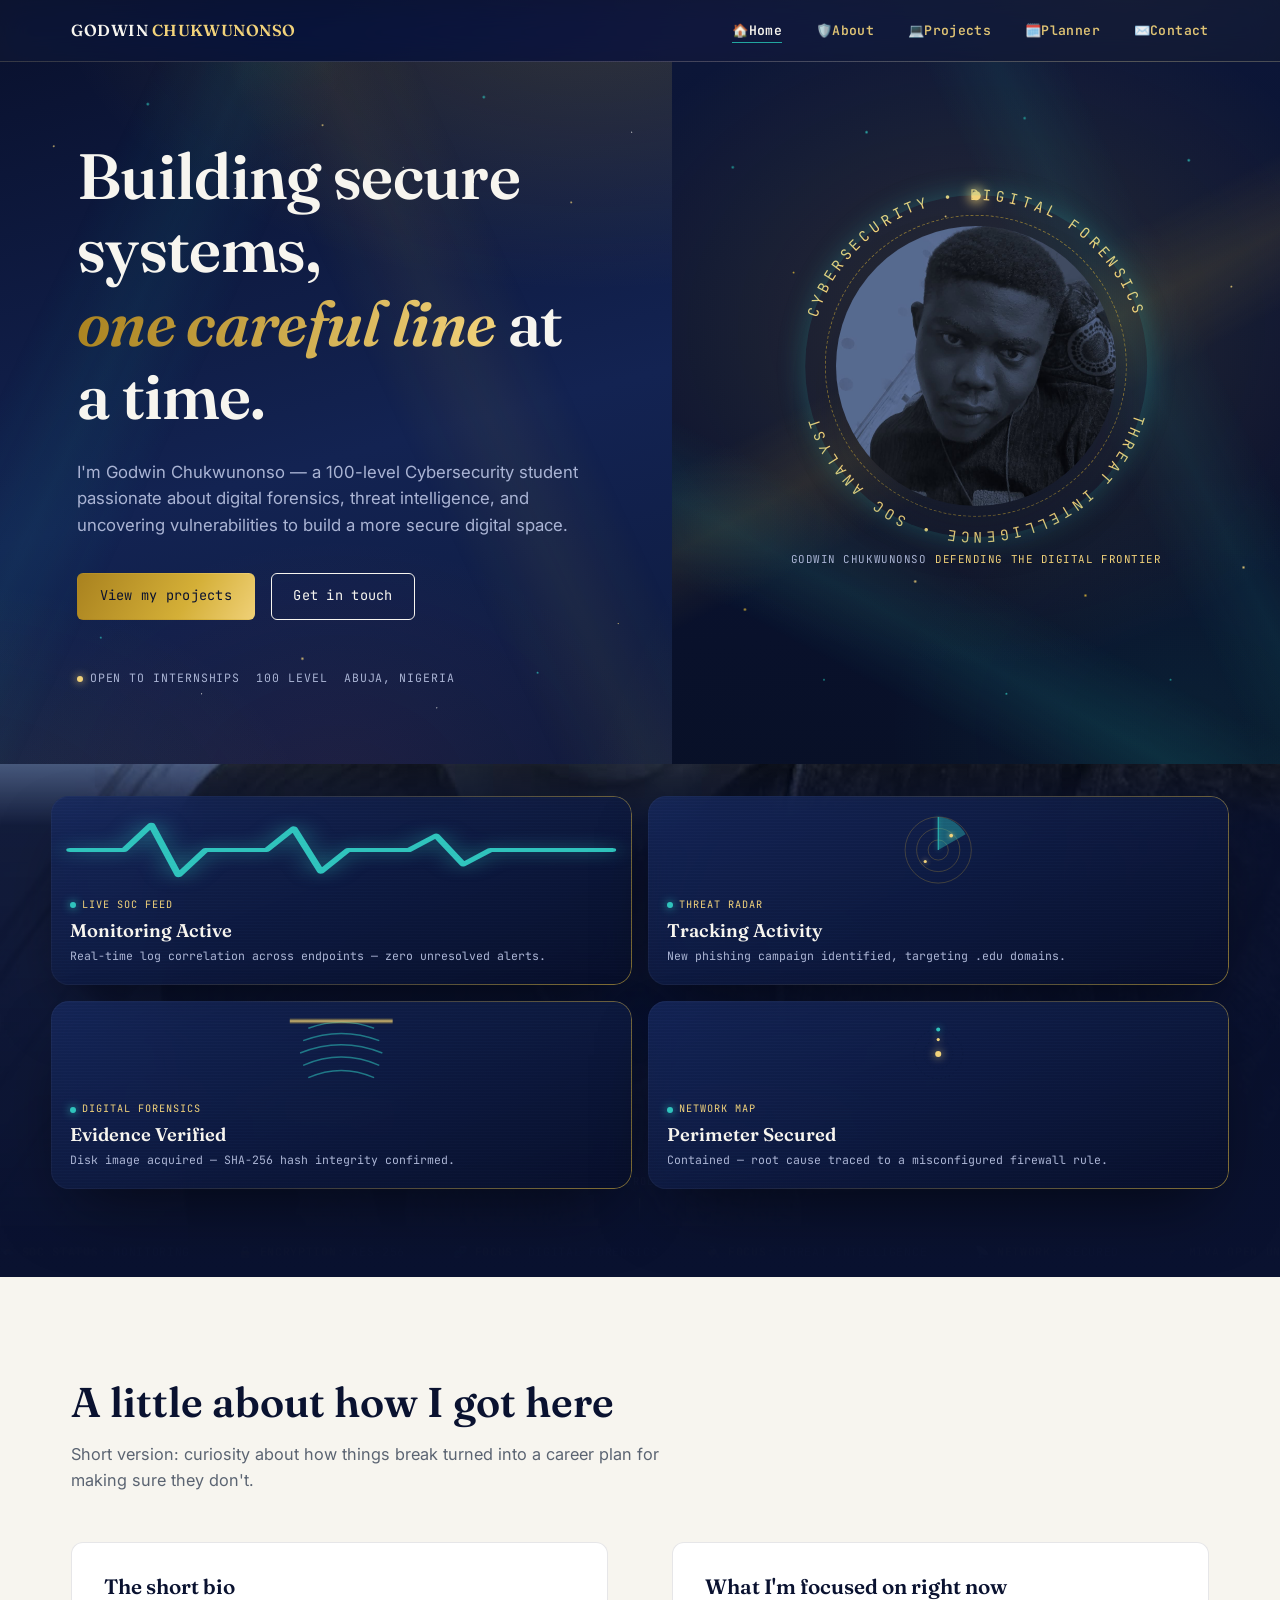
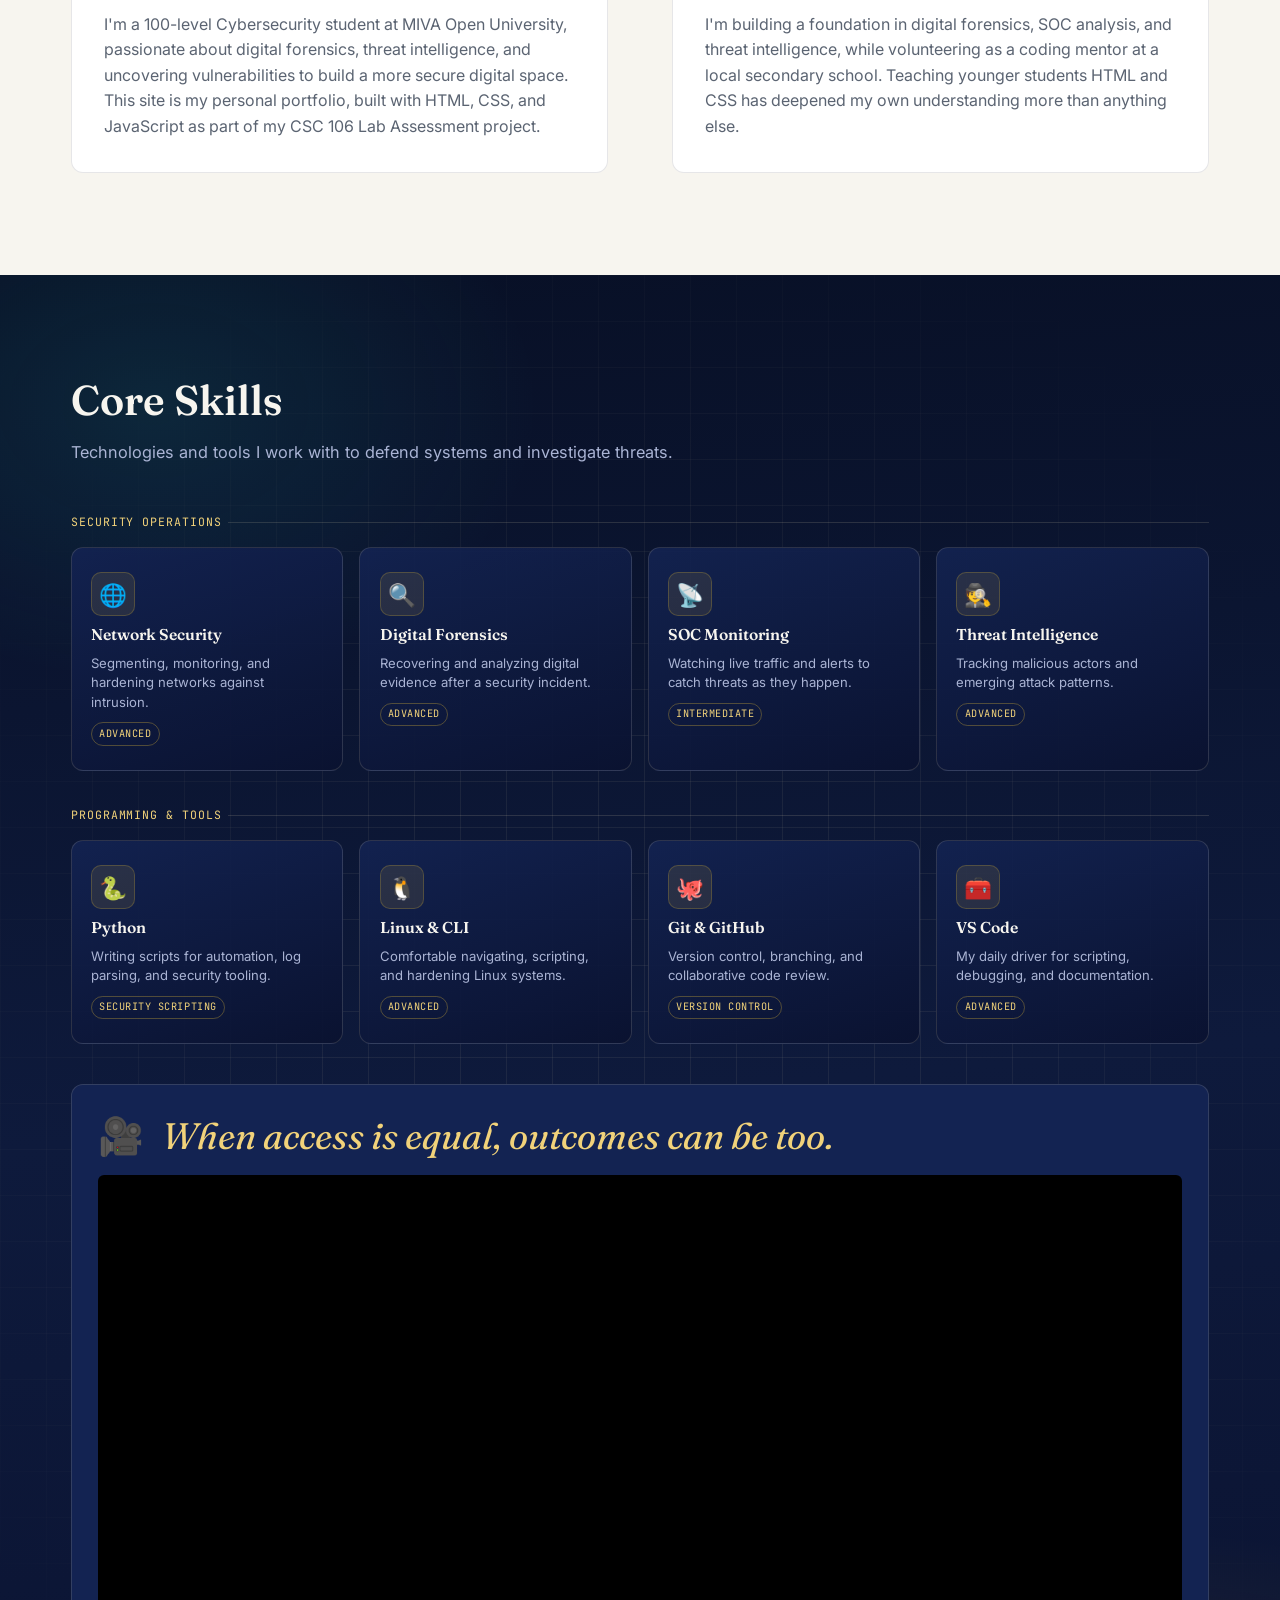
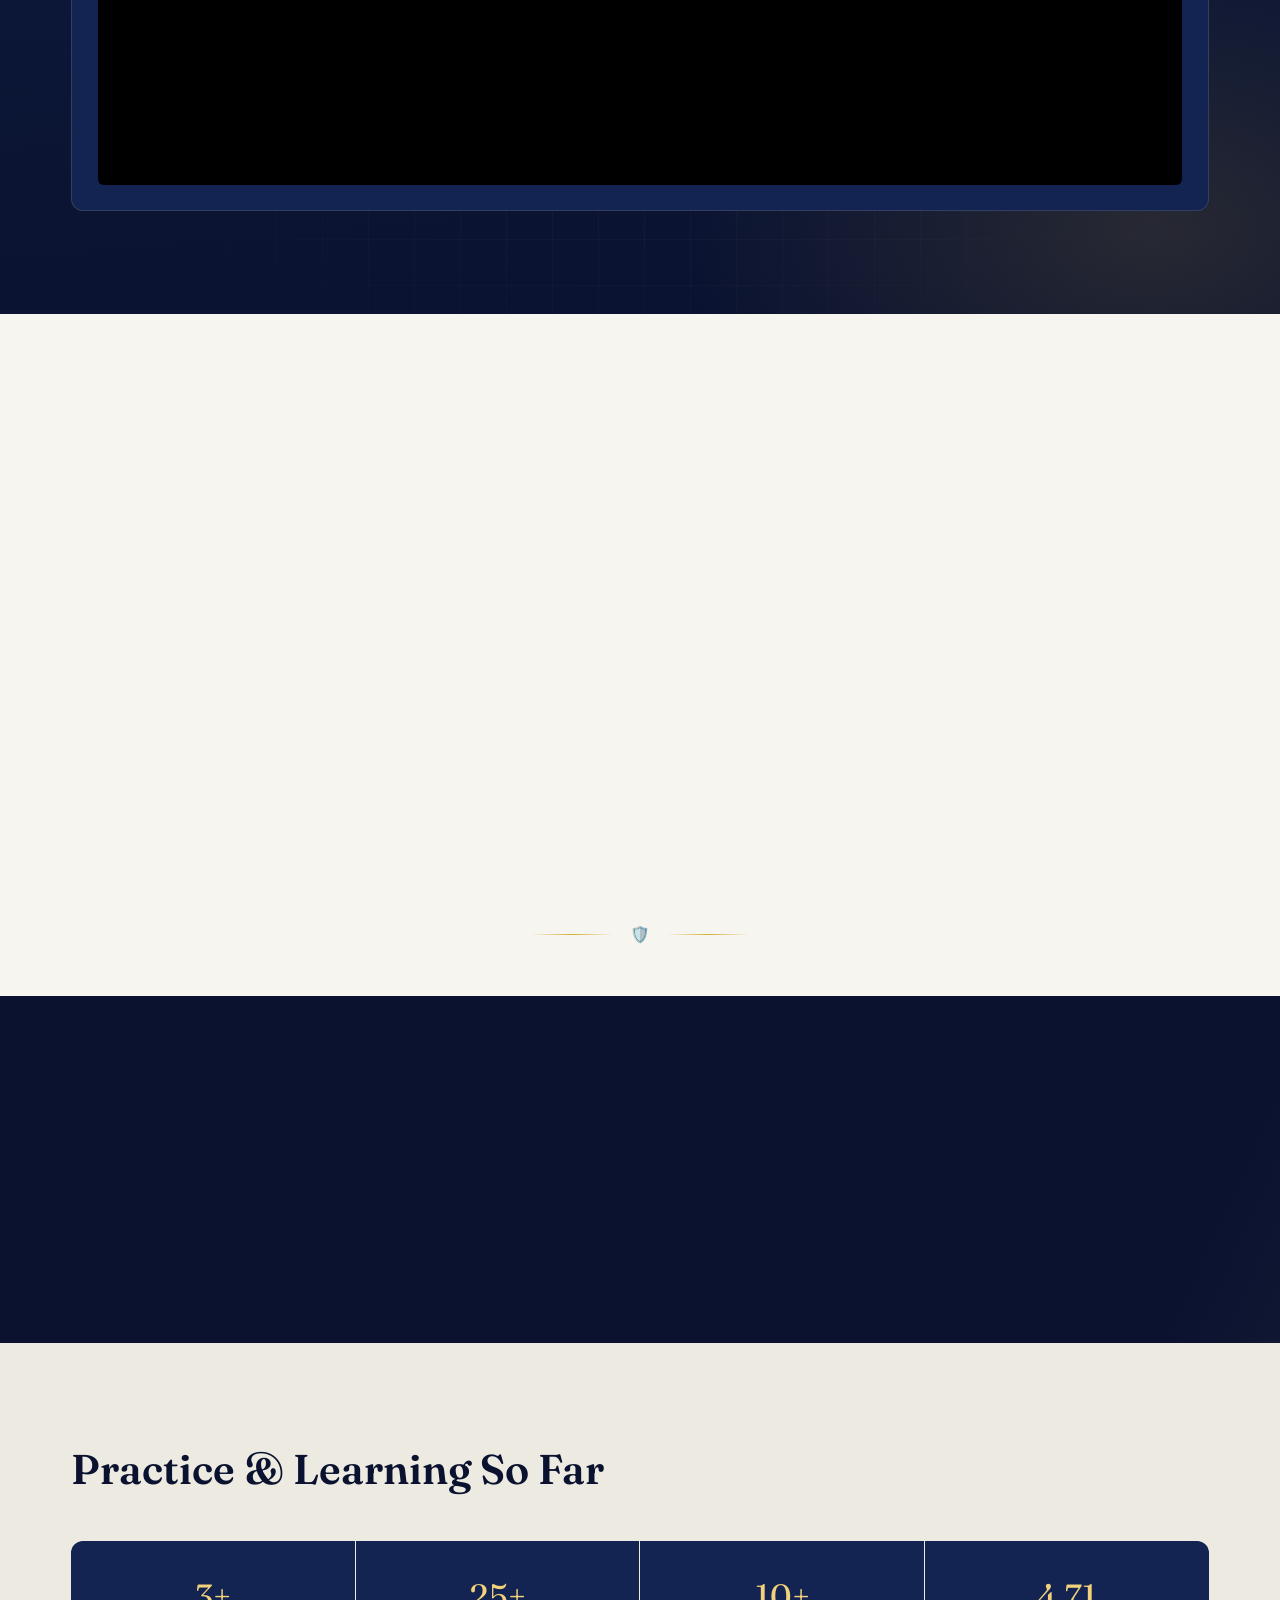
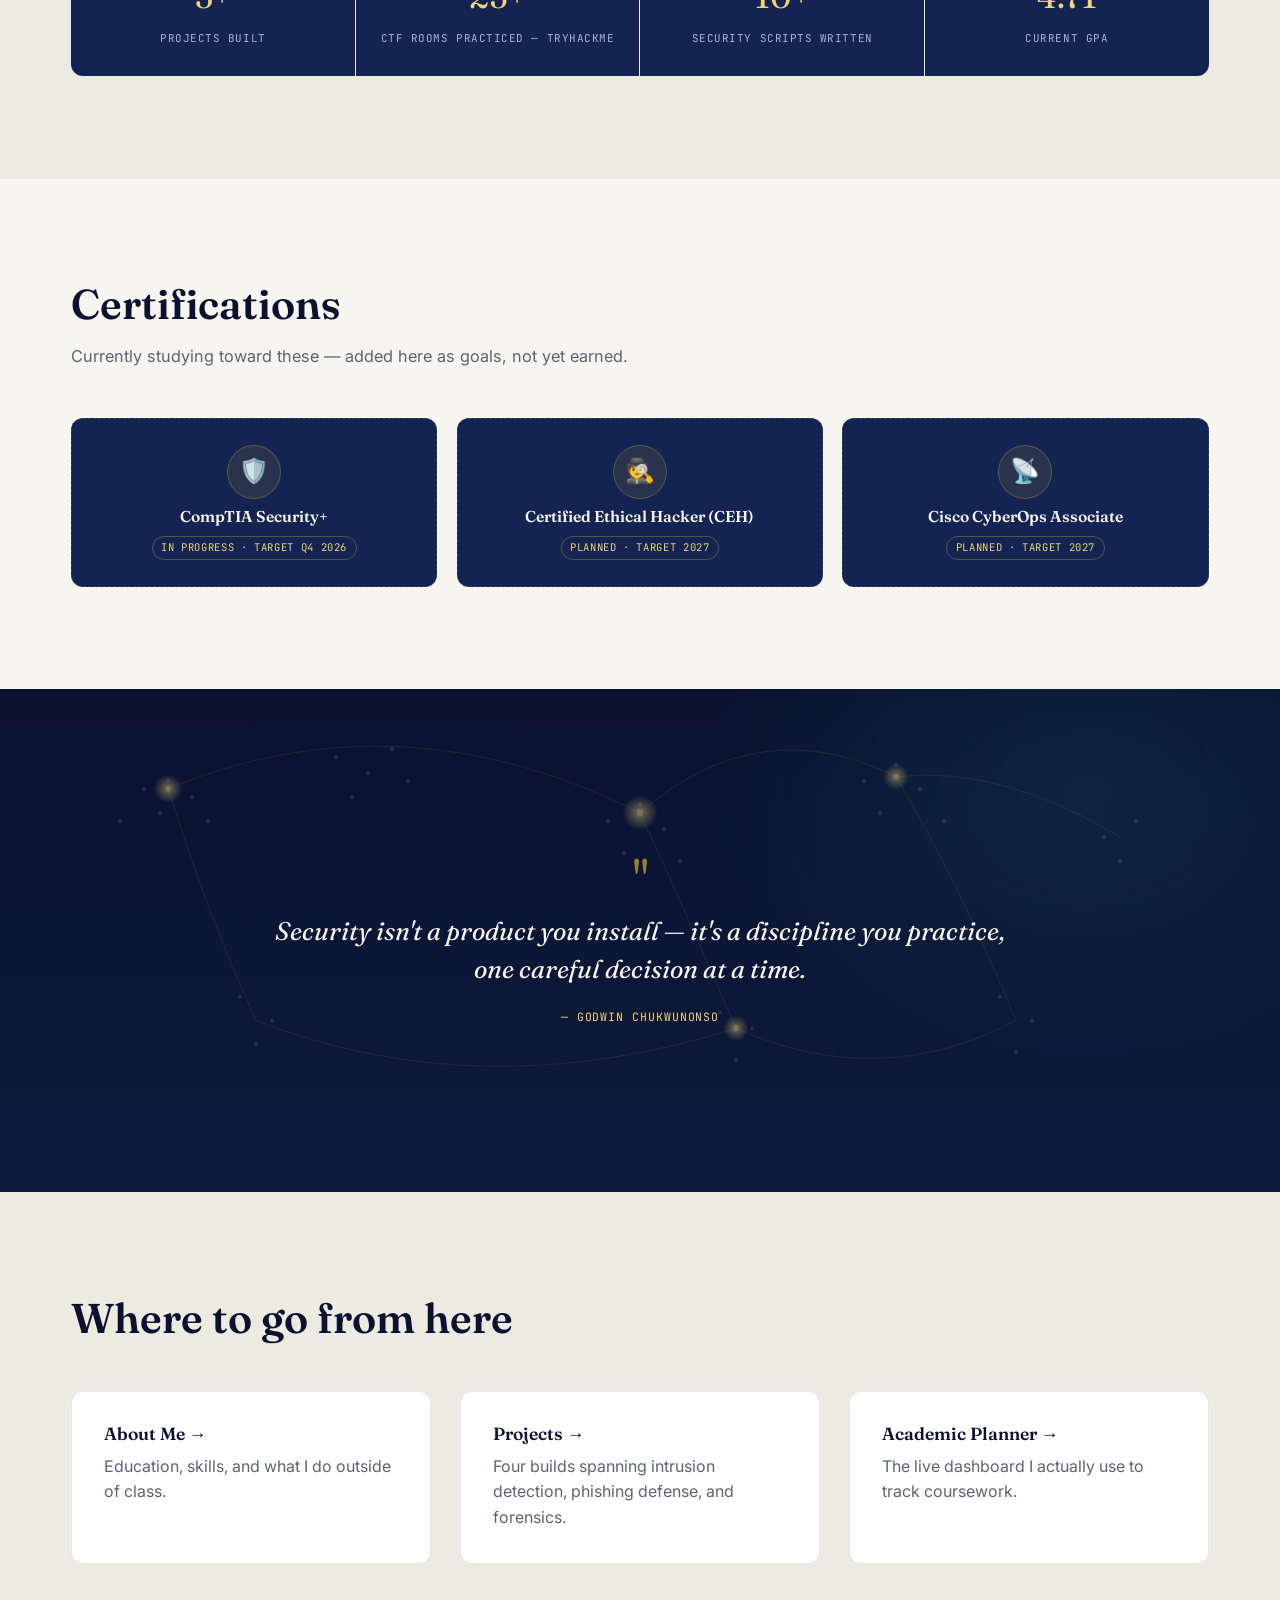
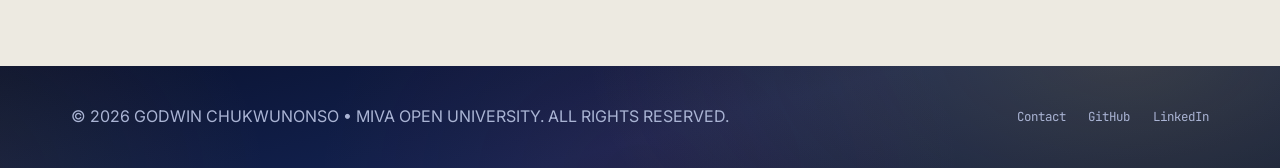
==== commit 6dc036a2: "Update index.html" ====
--- a/index.html
+++ b/index.html
@@ -109,6 +109,25 @@
           <p class="hero-hud-text">Real-time log correlation across endpoints — zero unresolved alerts.</p>
         </div>
 
+        <div class="hero-hud hero-hud--bottom-left">
+          <div class="hero-hud-visual">
+            <svg class="hero-hud-svg" viewBox="0 0 100 100" aria-hidden="true">
+              <circle cx="50" cy="50" r="46" class="hw-radar-ring"/>
+              <circle cx="50" cy="50" r="30" class="hw-radar-ring"/>
+              <circle cx="50" cy="50" r="14" class="hw-radar-ring"/>
+              <g class="hw-radar-sweep">
+                <path d="M50,50 L50,4 A46,46 0 0,1 88,28 Z" class="hw-radar-sweep-fill"/>
+                <line x1="50" y1="50" x2="50" y2="4" class="hw-radar-sweep-edge"/>
+              </g>
+              <circle cx="68" cy="30" r="2.6" class="hw-radar-blip"/>
+              <circle cx="32" cy="66" r="2.2" class="hw-radar-blip hw-radar-blip--b"/>
+            </svg>
+          </div>
+          <div class="hero-hud-label"><span class="hero-hud-dot"></span>Threat Radar</div>
+          <h4 class="hero-hud-title">Tracking Activity</h4>
+          <p class="hero-hud-text">New phishing campaign identified, targeting .edu domains.</p>
+        </div>
+
         <div class="hero-hud hero-hud--top-right hero-hud--light">
           <div class="hero-hud-visual">
             <svg class="hero-hud-svg" viewBox="0 0 100 70" aria-hidden="true">
@@ -132,6 +151,25 @@
           <p class="hero-hud-text">Disk image acquired — SHA-256 hash integrity confirmed.</p>
         </div>
 
+        <div class="hero-hud hero-hud--bottom-right hero-hud--light">
+          <div class="hero-hud-visual">
+            <svg class="hero-hud-svg" viewBox="0 0 100 100" aria-hidden="true">
+              <circle cx="50" cy="50" r="34" class="hw-orbit-path"/>
+              <circle cx="50" cy="50" r="20" class="hw-orbit-path"/>
+              <circle cx="50" cy="50" r="4.2" class="hw-orbit-core"/>
+              <g class="hw-orbit-rotate">
+                <circle cx="50" cy="16" r="2.8" class="hw-orbit-node"/>
+              </g>
+              <g class="hw-orbit-rotate hw-orbit-rotate--reverse">
+                <circle cx="50" cy="30" r="2.2" class="hw-orbit-node hw-orbit-node--gold"/>
+              </g>
+            </svg>
+          </div>
+          <div class="hero-hud-label"><span class="hero-hud-dot"></span>Network Map</div>
+          <h4 class="hero-hud-title">Perimeter Secured</h4>
+          <p class="hero-hud-text">Contained — root cause traced to a misconfigured firewall rule.</p>
+        </div>
+
       </div>
 
       <div class="scroll-cue"><span>SCROLL</span><span class="line"></span></div>
--- a/css/style.css
+++ b/css/style.css
@@ -278,6 +278,7 @@
 .hero {
   display: grid;
   grid-template-columns: 1.05fr 0.95fr;
+  grid-template-rows: 1fr auto;
   min-height: calc(100svh - 66px);
   color: var(--paper);
   position: relative;
